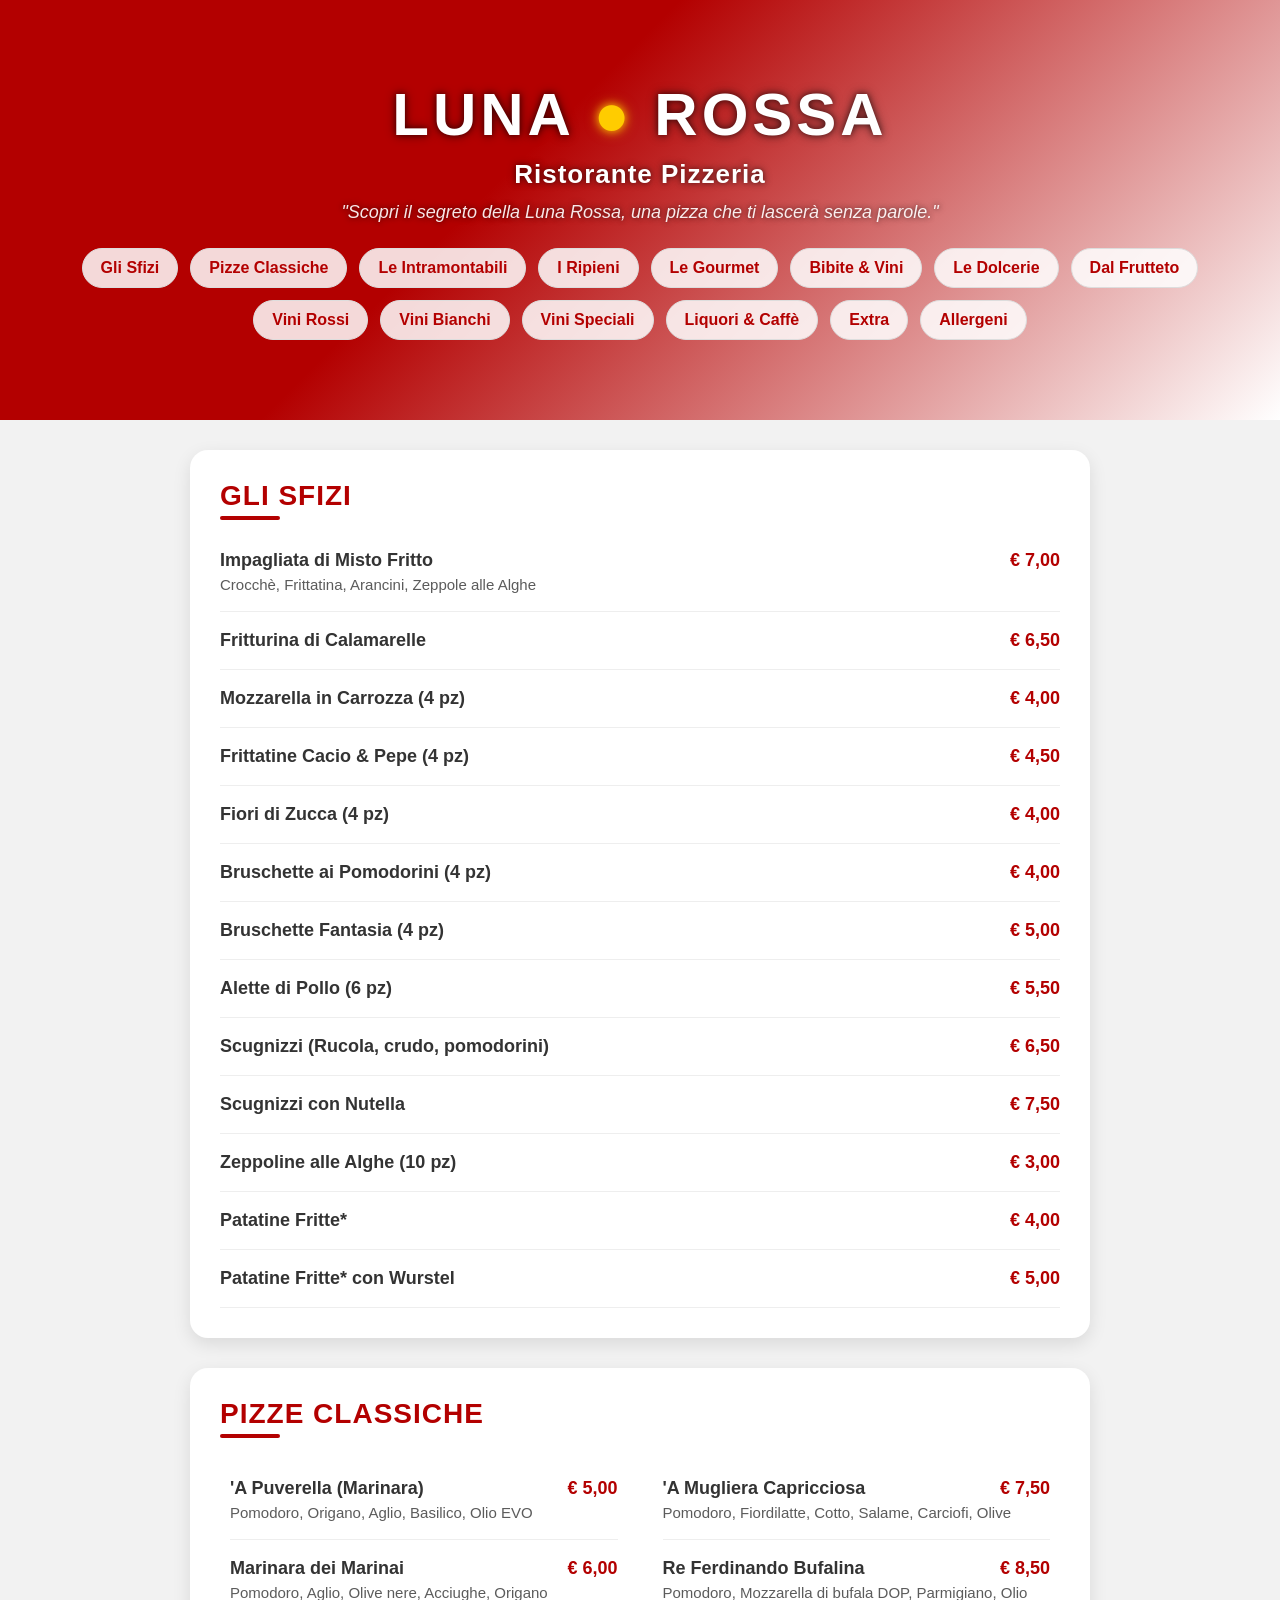
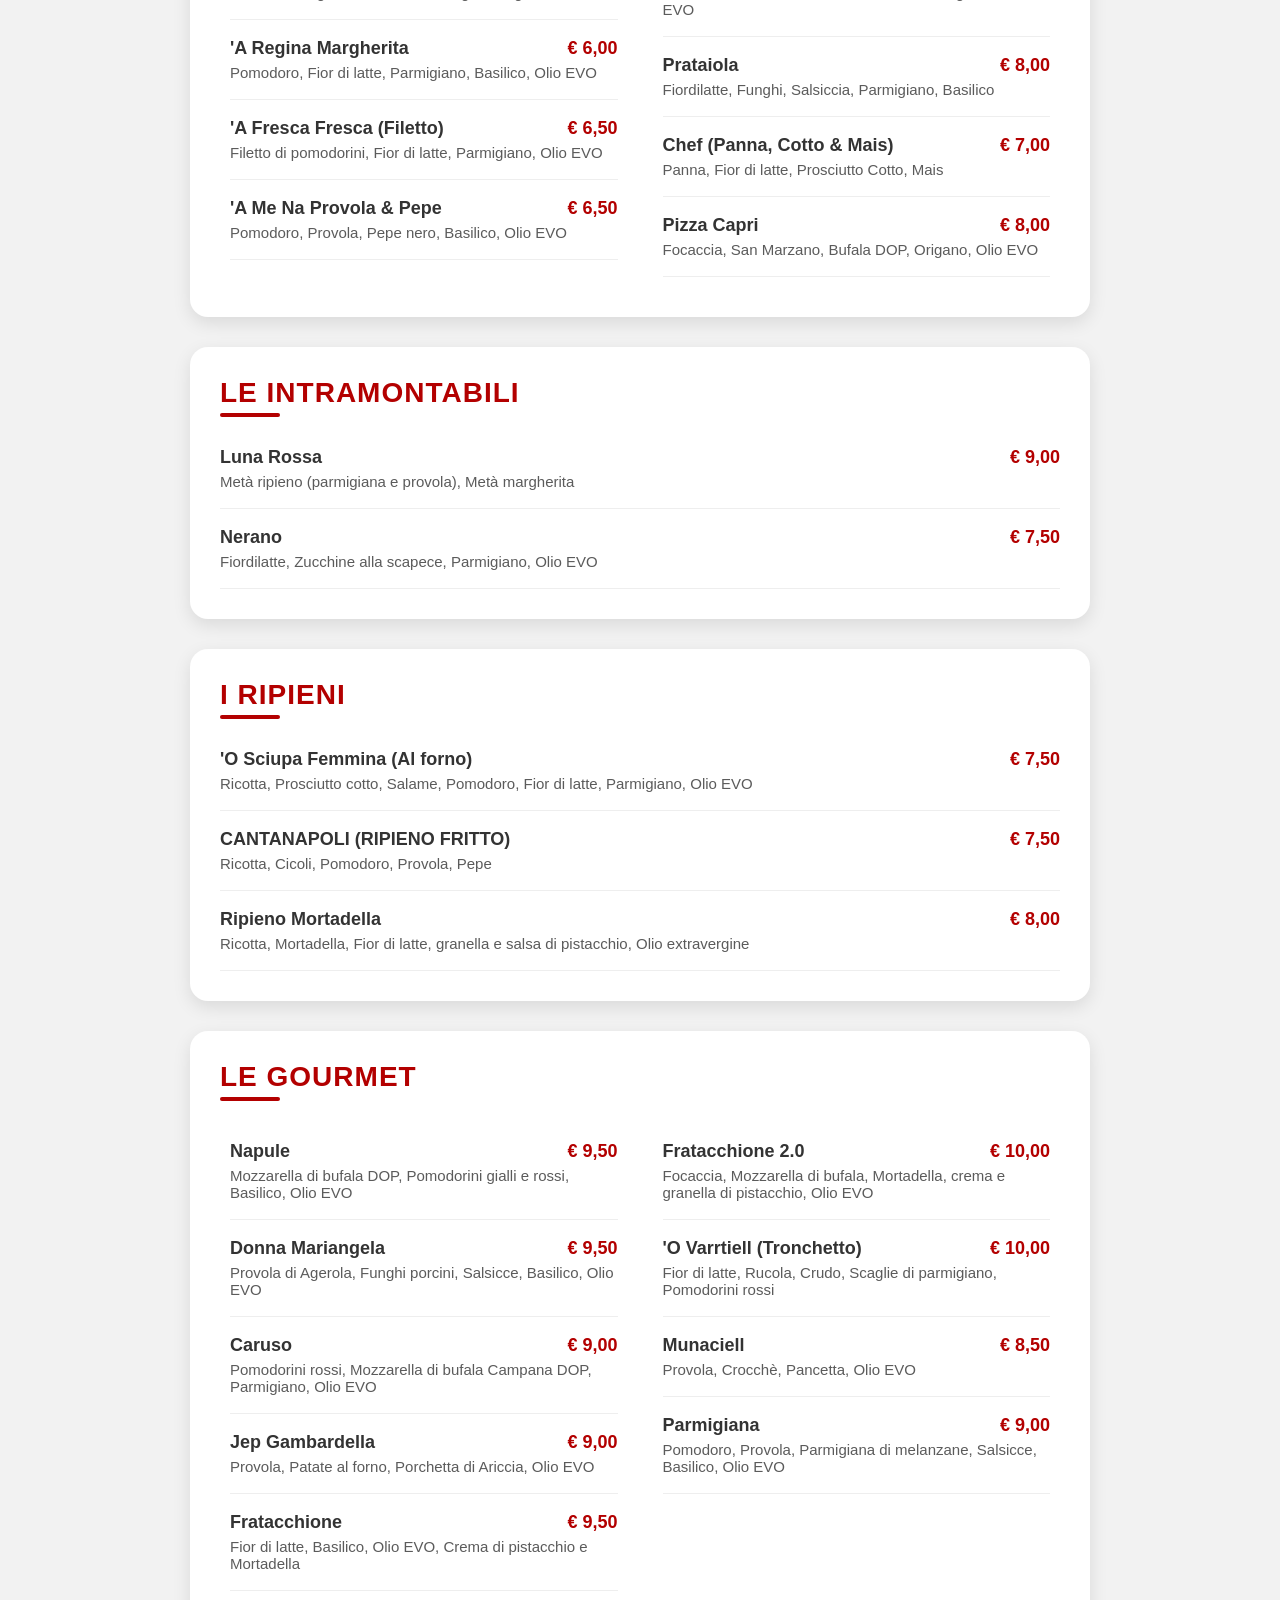
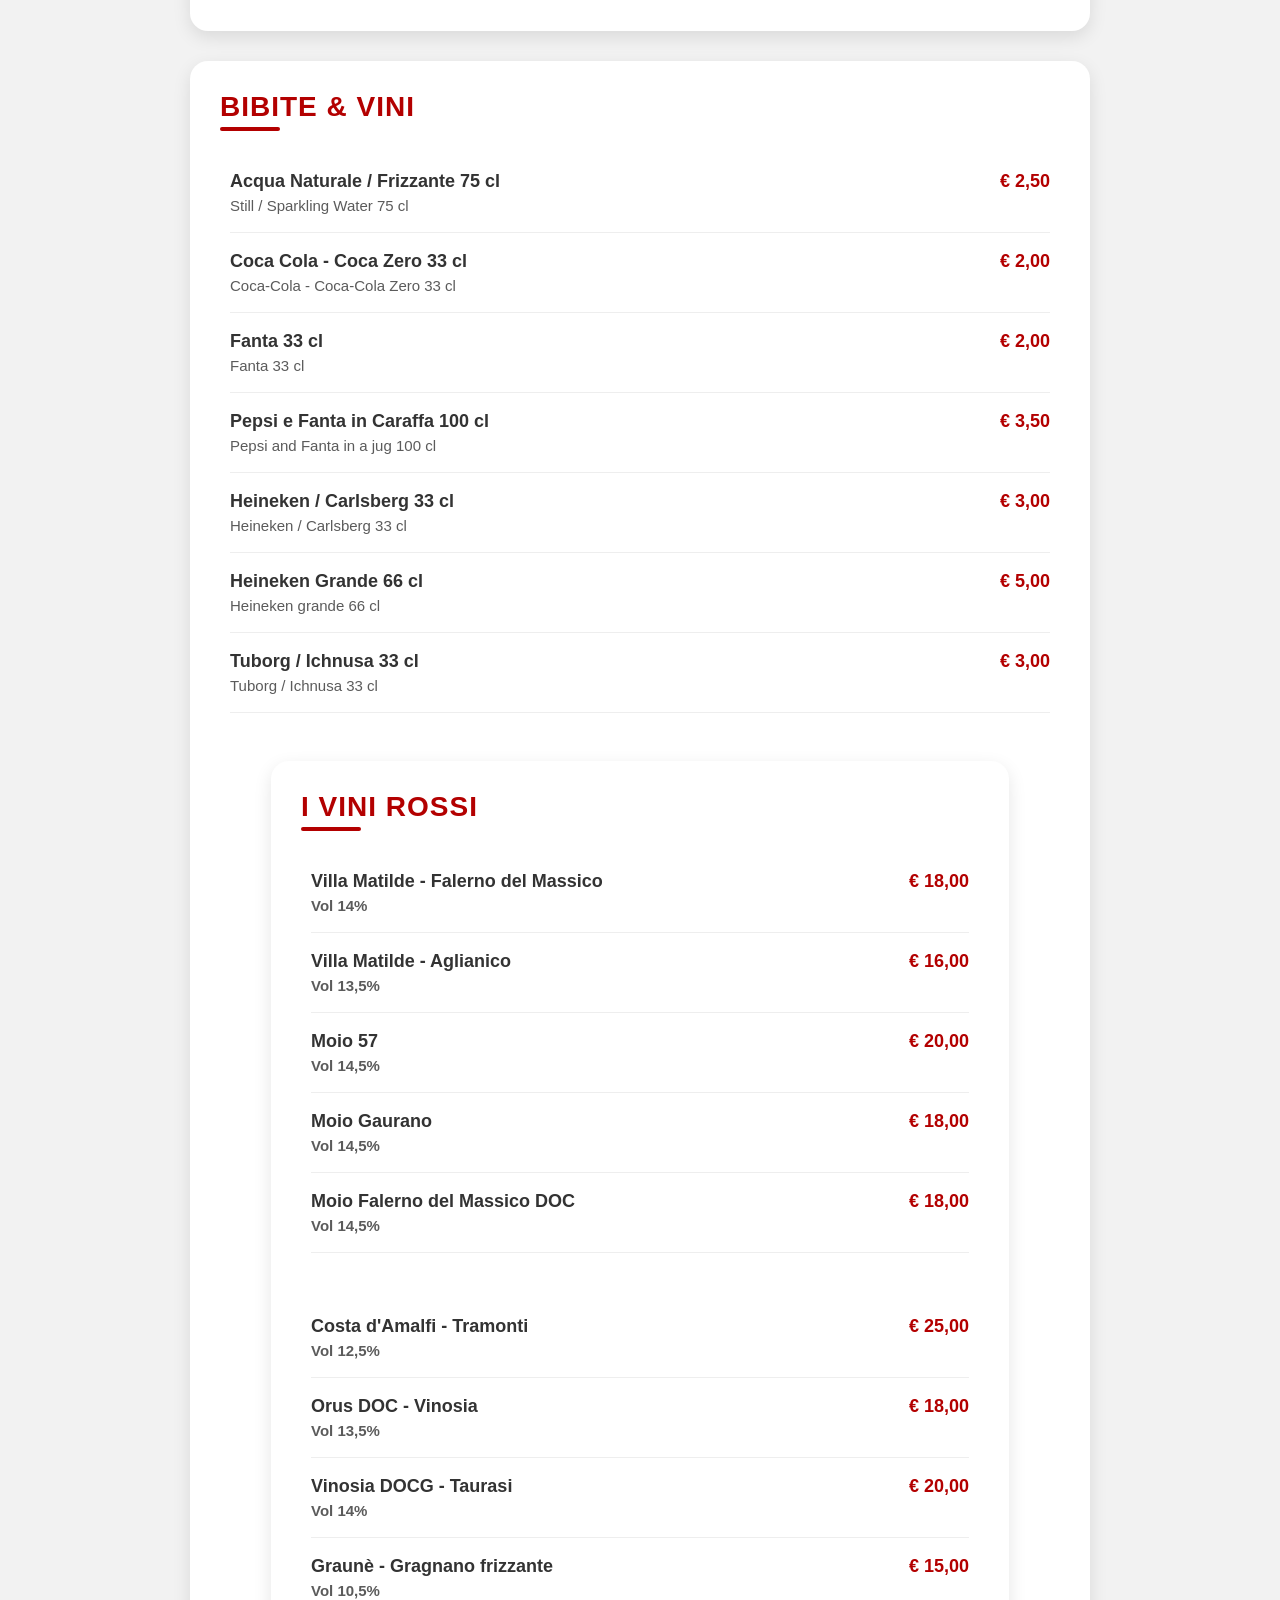
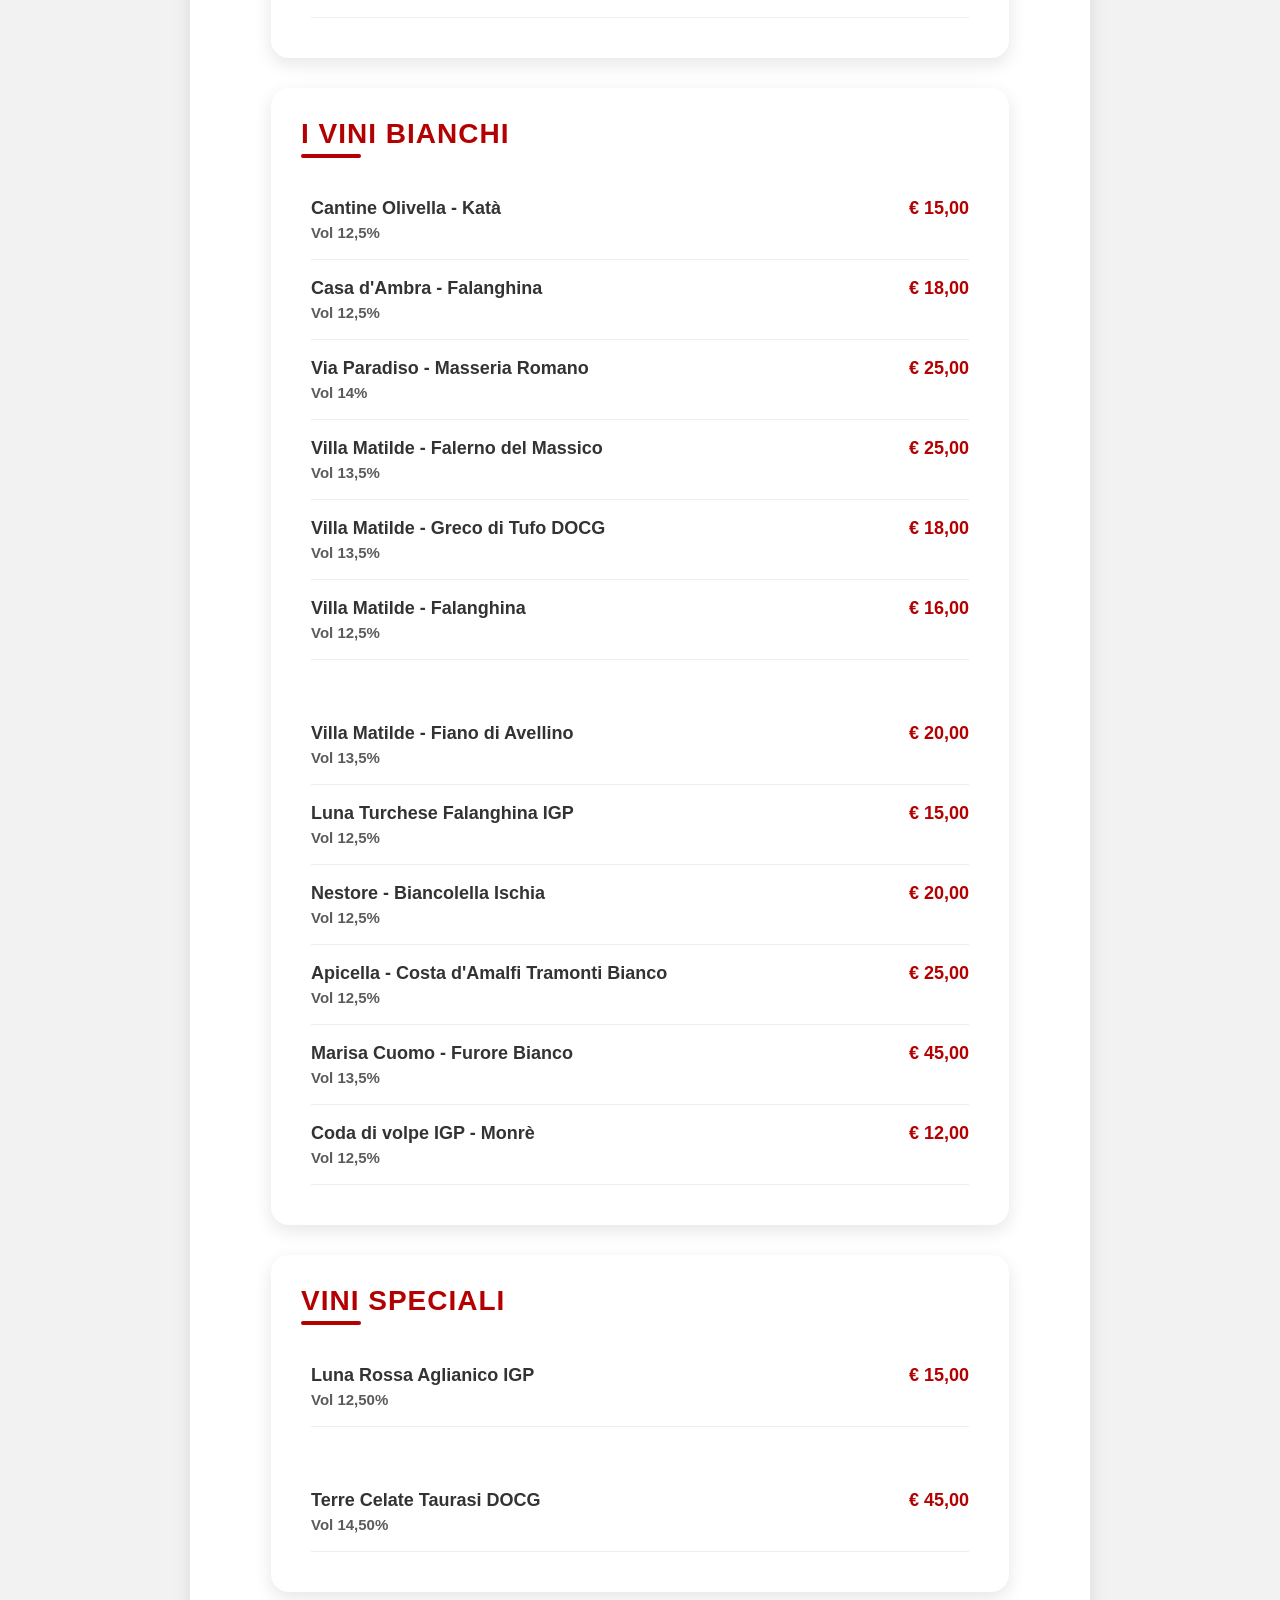
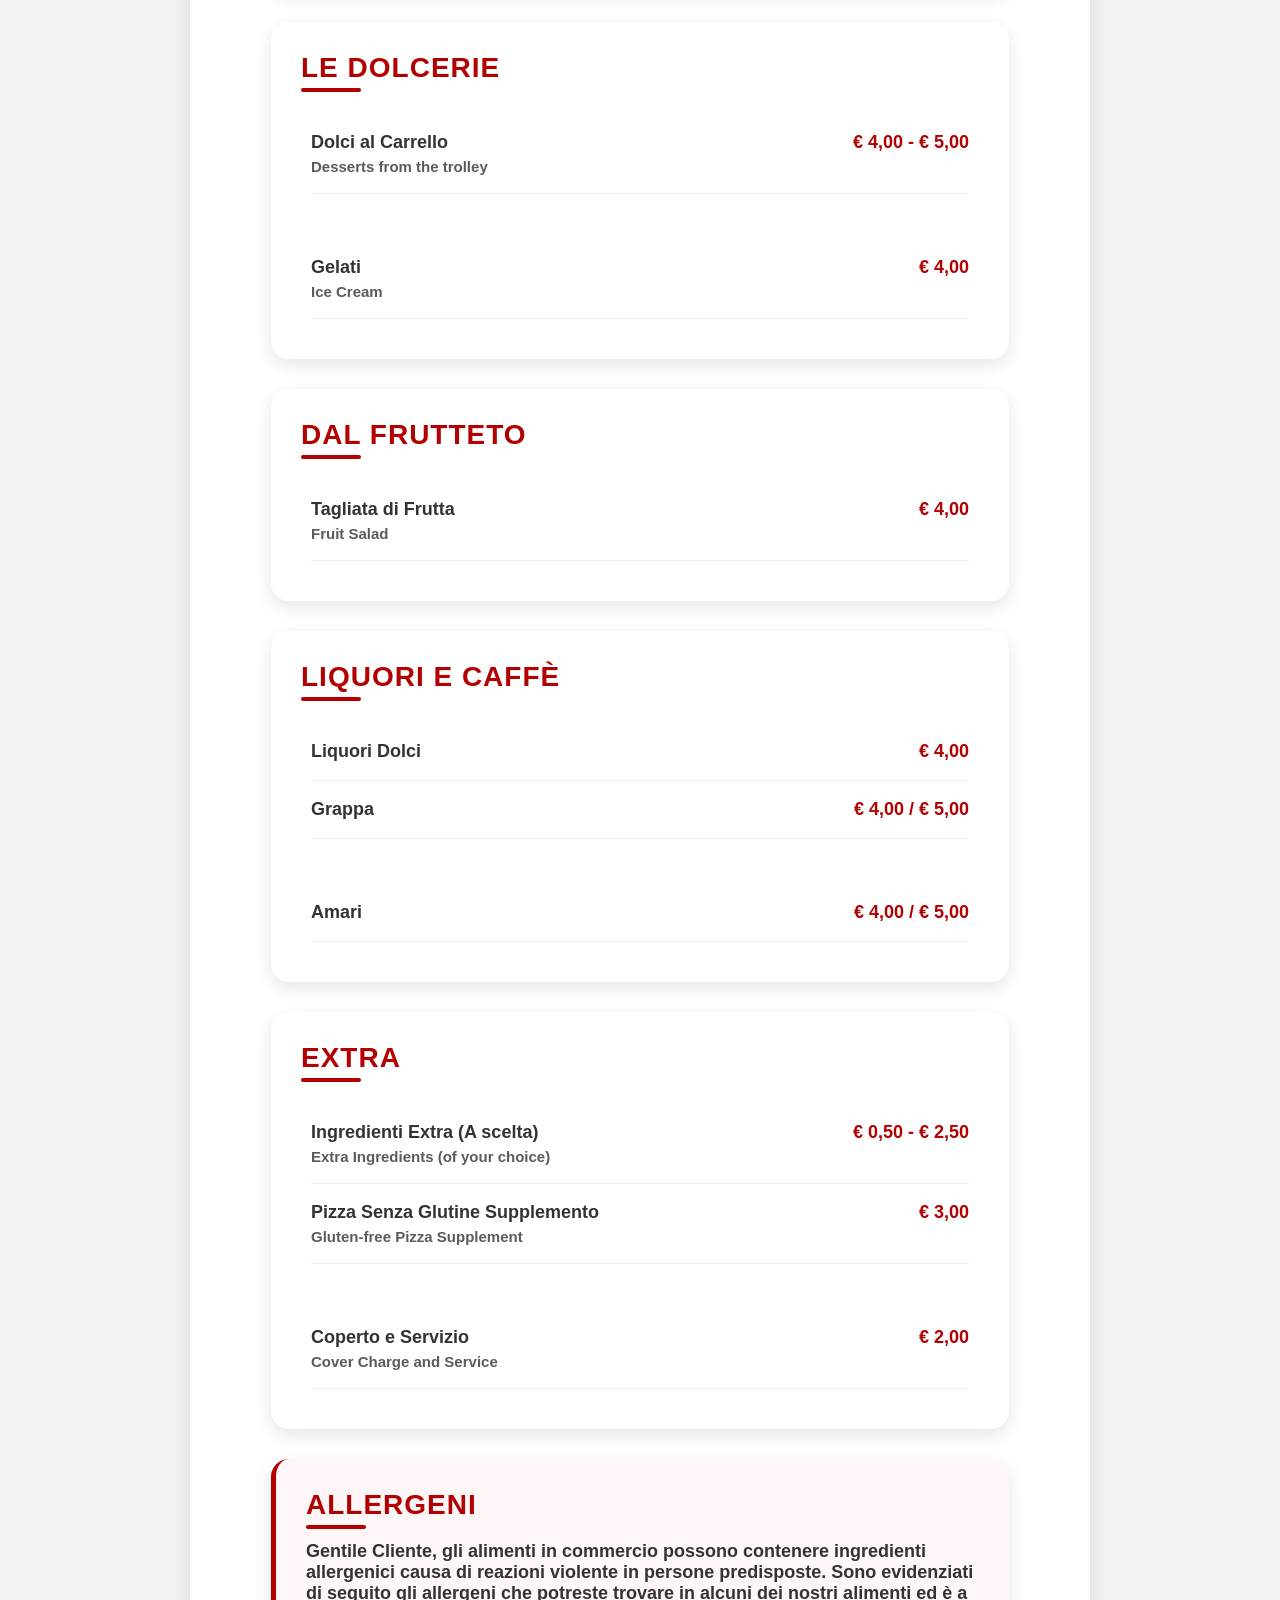
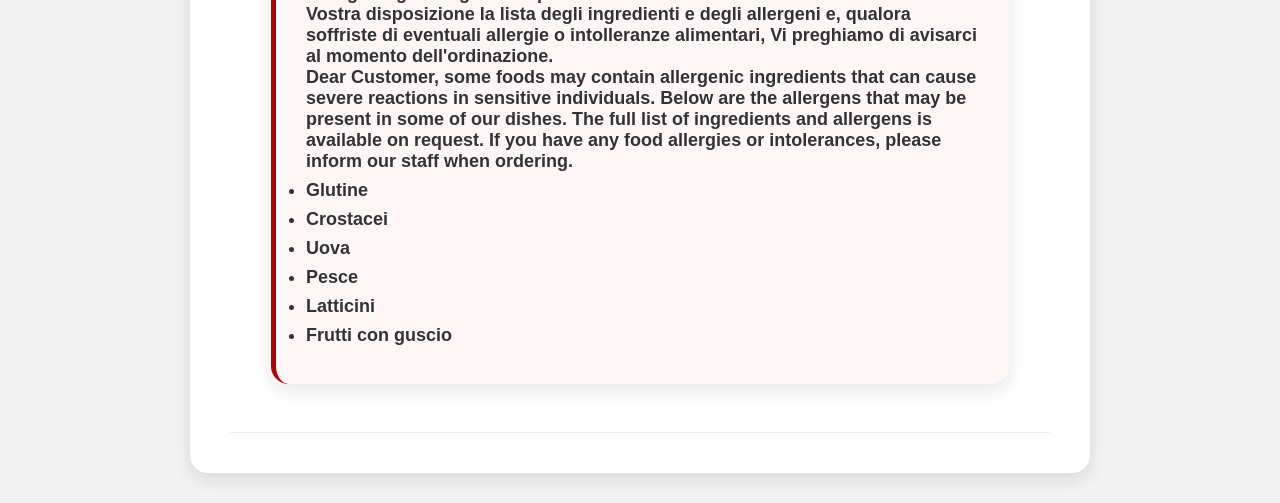
==== index.html @ 18021748 "Fix header tag in index.html" ====
<!DOCTYPE html>
<html lang="it">
<head>
  <meta charset="UTF-8">
  <meta name="viewport" content="width=device-width, initial-scale=1.0">
  <title>Menu – Luna Rossa</title>
  <link rel="stylesheet" href="style.css">

</head>

<body>

<header id="hero">
  <div class="hero-overlay"></div>

  <div class="hero-content">
    <div class="logo">LUNA <span>●</span> ROSSA</div>
    <p class="subtitle">Ristorante Pizzeria</p>
    <p class="tagline">"Scopri il segreto della Luna Rossa, una pizza che ti lascerà senza parole."</p>

    <nav class="menu-nav">
      <a href="#sfizi">Gli Sfizi</a>
      <a href="#classiche">Pizze Classiche</a>
      <a href="#intramontabili">Le Intramontabili</a>
      <a href="#ripieni">I Ripieni</a>
      <a href="#le-gourmet">Le Gourmet</a>
      <a href="#bibite-vini">Bibite &amp; Vini</a>
      <a href="#dolcerie">Le Dolcerie</a>
      <a href="#frutteto">Dal Frutteto</a>
      <a href="#vini-rossi">Vini Rossi</a>
      <a href="#vini-bianchi">Vini Bianchi</a>
      <a href="#vini-speciali">Vini Speciali</a>
      <a href="#liquori-caffe">Liquori &amp; Caffè</a>
      <a href="#extra">Extra</a>
      <a href="#allergeni">Allergeni</a>
    </nav>
  </div>
</header>


<main>

  <!-- =======================
       GLI SFIZI
  ======================== -->
  <section id="sfizi" class="menu-section">
    <h2>Gli Sfizi</h2>

    <div class="menu-item">
      <div class="item-header"><span class="item-name">Impagliata di Misto Fritto</span><span class="item-price">€ 7,00</span></div>
      <p class="item-ingredients">Crocchè, Frittatina, Arancini, Zeppole alle Alghe</p>
    </div>

    <div class="menu-item"><div class="item-header"><span class="item-name">Fritturina di Calamarelle</span><span class="item-price">€ 6,50</span></div></div>
    <div class="menu-item"><div class="item-header"><span class="item-name">Mozzarella in Carrozza (4 pz)</span><span class="item-price">€ 4,00</span></div></div>
    <div class="menu-item"><div class="item-header"><span class="item-name">Frittatine Cacio &amp; Pepe (4 pz)</span><span class="item-price">€ 4,50</span></div></div>
    <div class="menu-item"><div class="item-header"><span class="item-name">Fiori di Zucca (4 pz)</span><span class="item-price">€ 4,00</span></div></div>
    <div class="menu-item"><div class="item-header"><span class="item-name">Bruschette ai Pomodorini (4 pz)</span><span class="item-price">€ 4,00</span></div></div>
    <div class="menu-item"><div class="item-header"><span class="item-name">Bruschette Fantasia (4 pz)</span><span class="item-price">€ 5,00</span></div></div>
    <div class="menu-item"><div class="item-header"><span class="item-name">Alette di Pollo (6 pz)</span><span class="item-price">€ 5,50</span></div></div>
    <div class="menu-item"><div class="item-header"><span class="item-name">Scugnizzi (Rucola, crudo, pomodorini)</span><span class="item-price">€ 6,50</span></div></div>
    <div class="menu-item"><div class="item-header"><span class="item-name">Scugnizzi con Nutella</span><span class="item-price">€ 7,50</span></div></div>
    <div class="menu-item"><div class="item-header"><span class="item-name">Zeppoline alle Alghe (10 pz)</span><span class="item-price">€ 3,00</span></div></div>
    <div class="menu-item"><div class="item-header"><span class="item-name">Patatine Fritte*</span><span class="item-price">€ 4,00</span></div></div>
    <div class="menu-item"><div class="item-header"><span class="item-name">Patatine Fritte* con Wurstel</span><span class="item-price">€ 5,00</span></div></div>
  </section>

  <!-- =======================
       PIZZE CLASSICHE
  ======================== -->
  <section id="classiche" class="menu-section">
    <h2>Pizze Classiche</h2>

    <div class="pizza-grid">
      <div class="pizza-column">

        <div class="menu-item">
          <div class="item-header"><span class="item-name">'A Puverella (Marinara)</span><span class="item-price">€ 5,00</span></div>
          <p class="item-ingredients">Pomodoro, Origano, Aglio, Basilico, Olio EVO</p>
        </div>

        <div class="menu-item">
          <div class="item-header"><span class="item-name">Marinara dei Marinai</span><span class="item-price">€ 6,00</span></div>
          <p class="item-ingredients">Pomodoro, Aglio, Olive nere, Acciughe, Origano</p>
        </div>

        <div class="menu-item">
          <div class="item-header"><span class="item-name">'A Regina Margherita</span><span class="item-price">€ 6,00</span></div>
          <p class="item-ingredients">Pomodoro, Fior di latte, Parmigiano, Basilico, Olio EVO</p>
        </div>

        <div class="menu-item">
          <div class="item-header"><span class="item-name">'A Fresca Fresca (Filetto)</span><span class="item-price">€ 6,50</span></div>
          <p class="item-ingredients">Filetto di pomodorini, Fior di latte, Parmigiano, Olio EVO</p>
        </div>

        <div class="menu-item">
          <div class="item-header"><span class="item-name">'A Me Na Provola &amp; Pepe</span><span class="item-price">€ 6,50</span></div>
          <p class="item-ingredients">Pomodoro, Provola, Pepe nero, Basilico, Olio EVO</p>
        </div>

      </div>
      <div class="pizza-column">

        <div class="menu-item">
          <div class="item-header"><span class="item-name">'A Mugliera Capricciosa</span><span class="item-price">€ 7,50</span></div>
          <p class="item-ingredients">Pomodoro, Fiordilatte, Cotto, Salame, Carciofi, Olive</p>
        </div>

        <div class="menu-item">
          <div class="item-header"><span class="item-name">Re Ferdinando Bufalina</span><span class="item-price">€ 8,50</span></div>
          <p class="item-ingredients">Pomodoro, Mozzarella di bufala DOP, Parmigiano, Olio EVO</p>
        </div>

        <div class="menu-item">
          <div class="item-header"><span class="item-name">Prataiola</span><span class="item-price">€ 8,00</span></div>
          <p class="item-ingredients">Fiordilatte, Funghi, Salsiccia, Parmigiano, Basilico</p>
        </div>

        <div class="menu-item">
          <div class="item-header"><span class="item-name">Chef (Panna, Cotto &amp; Mais)</span><span class="item-price">€ 7,00</span></div>
          <p class="item-ingredients">Panna, Fior di latte, Prosciutto Cotto, Mais</p>
        </div>

        <div class="menu-item">
          <div class="item-header"><span class="item-name">Pizza Capri</span><span class="item-price">€ 8,00</span></div>
          <p class="item-ingredients">Focaccia, San Marzano, Bufala DOP, Origano, Olio EVO</p>
        </div>

      </div>
    </div>
  </section>

  <!-- =======================
       LE INTRAMONTABILI
  ======================== -->
  <section id="intramontabili" class="menu-section">
    <h2>Le Intramontabili</h2>

    <div class="menu-item">
      <div class="item-header"><span class="item-name">Luna Rossa</span><span class="item-price">€ 9,00</span></div>
      <p class="item-ingredients">Metà ripieno (parmigiana e provola), Metà margherita</p>
    </div>

    <div class="menu-item">
      <div class="item-header"><span class="item-name">Nerano</span><span class="item-price">€ 7,50</span></div>
      <p class="item-ingredients">Fiordilatte, Zucchine alla scapece, Parmigiano, Olio EVO</p>
    </div>
  </section>

  <!-- =======================
       I RIPIENI
  ======================== -->
  <section id="ripieni" class="menu-section">
    <h2>I Ripieni</h2>

    <div class="menu-item">
      <div class="item-header"><span class="item-name">'O Sciupa Femmina (Al forno)</span><span class="item-price">€ 7,50</span></div>
      <p class="item-ingredients">Ricotta, Prosciutto cotto, Salame, Pomodoro, Fior di latte, Parmigiano, Olio EVO</p>
    </div>

    <div class="menu-item">
      <div class="item-header"><span class="item-name">CANTANAPOLI (RIPIENO FRITTO)</span><span class="item-price">€ 7,50</span></div>
      <p class="item-ingredients">Ricotta, Cicoli, Pomodoro, Provola, Pepe</p>
    </div>

    <div class="menu-item">
      <div class="item-header"><span class="item-name">Ripieno Mortadella</span><span class="item-price">€ 8,00</span></div>
      <p class="item-ingredients">Ricotta, Mortadella, Fior di latte, granella e salsa di pistacchio, Olio extravergine</p>
    </div>
  </section>

  <!-- =======================
       LE GOURMET
  ======================== -->
  <section id="le-gourmet" class="menu-section">
    <h2>Le Gourmet</h2>

    <div class="pizza-grid">
      <div class="pizza-column">

        <div class="menu-item">
          <div class="item-header"><span class="item-name">Napule</span><span class="item-price">€ 9,50</span></div>
          <p class="item-ingredients">Mozzarella di bufala DOP, Pomodorini gialli e rossi, Basilico, Olio EVO</p>
        </div>

        <div class="menu-item">
          <div class="item-header"><span class="item-name">Donna Mariangela</span><span class="item-price">€ 9,50</span></div>
          <p class="item-ingredients">Provola di Agerola, Funghi porcini, Salsicce, Basilico, Olio EVO</p>
        </div>

        <div class="menu-item">
          <div class="item-header"><span class="item-name">Caruso</span><span class="item-price">€ 9,00</span></div>
          <p class="item-ingredients">Pomodorini rossi, Mozzarella di bufala Campana DOP, Parmigiano, Olio EVO</p>
        </div>

        <div class="menu-item">
          <div class="item-header"><span class="item-name">Jep Gambardella</span><span class="item-price">€ 9,00</span></div>
          <p class="item-ingredients">Provola, Patate al forno, Porchetta di Ariccia, Olio EVO</p>
        </div>

        <div class="menu-item">
          <div class="item-header"><span class="item-name">Fratacchione</span><span class="item-price">€ 9,50</span></div>
          <p class="item-ingredients">Fior di latte, Basilico, Olio EVO, Crema di pistacchio e Mortadella</p>
        </div>

      </div>
      <div class="pizza-column">

        <div class="menu-item">
          <div class="item-header"><span class="item-name">Fratacchione 2.0</span><span class="item-price">€ 10,00</span></div>
          <p class="item-ingredients">Focaccia, Mozzarella di bufala, Mortadella, crema e granella di pistacchio, Olio EVO</p>
        </div>

        <div class="menu-item">
          <div class="item-header"><span class="item-name">'O Varrtiell (Tronchetto)</span><span class="item-price">€ 10,00</span></div>
          <p class="item-ingredients">Fior di latte, Rucola, Crudo, Scaglie di parmigiano, Pomodorini rossi</p>
        </div>

        <div class="menu-item">
          <div class="item-header"><span class="item-name">Munaciell</span><span class="item-price">€ 8,50</span></div>
          <p class="item-ingredients">Provola, Crocchè, Pancetta, Olio EVO</p>
        </div>

        <div class="menu-item">
          <div class="item-header"><span class="item-name">Parmigiana</span><span class="item-price">€ 9,00</span></div>
          <p class="item-ingredients">Pomodoro, Provola, Parmigiana di melanzane, Salsicce, Basilico, Olio EVO</p>
        </div>

      </div>
    </div>
  </section>

  <!-- =======================
       BIBITE & VINI
  ======================== -->
  <section id="bibite-vini" class="menu-section">
    <h2>Bibite &amp; Vini</h2>

    <div class="pizza-grid">
      <div class="pizza-column">

        <div class="menu-item">
          <div class="item-header"><span class="item-name">Acqua Naturale / Frizzante 75 cl</span><span class="item-price">€ 2,50</span></div>
          <p class="item-english">Still / Sparkling Water 75 cl</p>
        </div>

        <div class="menu-item">
          <div class="item-header"><span class="item-name">Coca Cola - Coca Zero 33 cl</span><span class="item-price">€ 2,00</span></div>
          <p class="item-english">Coca-Cola - Coca-Cola Zero 33 cl</p>
        </div>

        <div class="menu-item">
          <div class="item-header"><span class="item-name">Fanta 33 cl</span><span class="item-price">€ 2,00</span></div>
          <p class="item-english">Fanta 33 cl</p>
        </div>

        <div class="menu-item">
          <div class="item-header"><span class="item-name">Pepsi e Fanta in Caraffa 100 cl</span><span class="item-price">€ 3,50</span></div>
          <p class="item-english">Pepsi and Fanta in a jug 100 cl</p>
        </div>

        <div class="menu-item">
          <div class="item-header"><span class="item-name">Heineken / Carlsberg 33 cl</span><span class="item-price">€ 3,00</span></div>
          <p class="item-english">Heineken / Carlsberg 33 cl</p>
        </div>

        <div class="menu-item">
          <div class="item-header"><span class="item-name">Heineken Grande 66 cl</span><span class="item-price">€ 5,00</span></div>
          <p class="item-english">Heineken grande 66 cl</p>
        </div>

        <div class="menu-item">
          <div class="item-header"><span class="item-name">Tuborg / Ichnusa 33 cl</span><span class="item-price">€ 3,00</span></div>
          <p class="item-english">Tuborg / Ichnusa 33 cl</p>
        </div>

        <div class="menu-item">
          <div class="item-header"><span

<!-- =======================
       I VINI ROSSI
======================= -->
<section id="vini-rossi" class="menu-section">
  <h2>I Vini Rossi</h2>

  <div class="pizza-grid">

    <div class="pizza-column">
      <div class="menu-item">
        <div class="item-header"><span class="item-name">Villa Matilde - Falerno del Massico</span><span class="item-price">€ 18,00</span></div>
        <p class="item-ingredients">Vol 14%</p>
      </div>

      <div class="menu-item">
        <div class="item-header"><span class="item-name">Villa Matilde - Aglianico</span><span class="item-price">€ 16,00</span></div>
        <p class="item-ingredients">Vol 13,5%</p>
      </div>

      <div class="menu-item">
        <div class="item-header"><span class="item-name">Moio 57</span><span class="item-price">€ 20,00</span></div>
        <p class="item-ingredients">Vol 14,5%</p>
      </div>

      <div class="menu-item">
        <div class="item-header"><span class="item-name">Moio Gaurano</span><span class="item-price">€ 18,00</span></div>
        <p class="item-ingredients">Vol 14,5%</p>
      </div>

      <div class="menu-item">
        <div class="item-header"><span class="item-name">Moio Falerno del Massico DOC</span><span class="item-price">€ 18,00</span></div>
        <p class="item-ingredients">Vol 14,5%</p>
      </div>
    </div>

    <div class="pizza-column">
      <div class="menu-item">
        <div class="item-header"><span class="item-name">Costa d'Amalfi - Tramonti</span><span class="item-price">€ 25,00</span></div>
        <p class="item-ingredients">Vol 12,5%</p>
      </div>

      <div class="menu-item">
        <div class="item-header"><span class="item-name">Orus DOC - Vinosia</span><span class="item-price">€ 18,00</span></div>
        <p class="item-ingredients">Vol 13,5%</p>
      </div>

      <div class="menu-item">
        <div class="item-header"><span class="item-name">Vinosia DOCG - Taurasi</span><span class="item-price">€ 20,00</span></div>
        <p class="item-ingredients">Vol 14%</p>
      </div>

      <div class="menu-item">
        <div class="item-header"><span class="item-name">Graunè - Gragnano frizzante</span><span class="item-price">€ 15,00</span></div>
        <p class="item-ingredients">Vol 10,5%</p>
      </div>
    </div>

  </div>
</section>

<!-- =======================
       I VINI BIANCHI
======================= -->
<section id="vini-bianchi" class="menu-section">
  <h2>I Vini Bianchi</h2>

  <div class="pizza-grid">

    <div class="pizza-column">
      <div class="menu-item">
        <div class="item-header"><span class="item-name">Cantine Olivella - Katà</span><span class="item-price">€ 15,00</span></div>
        <p class="item-ingredients">Vol 12,5%</p>
      </div>

      <div class="menu-item">
        <div class="item-header"><span class="item-name">Casa d'Ambra - Falanghina</span><span class="item-price">€ 18,00</span></div>
        <p class="item-ingredients">Vol 12,5%</p>
      </div>

      <div class="menu-item">
        <div class="item-header"><span class="item-name">Via Paradiso - Masseria Romano</span><span class="item-price">€ 25,00</span></div>
        <p class="item-ingredients">Vol 14%</p>
      </div>

      <div class="menu-item">
        <div class="item-header"><span class="item-name">Villa Matilde - Falerno del Massico</span><span class="item-price">€ 25,00</span></div>
        <p class="item-ingredients">Vol 13,5%</p>
      </div>

      <div class="menu-item">
        <div class="item-header"><span class="item-name">Villa Matilde - Greco di Tufo DOCG</span><span class="item-price">€ 18,00</span></div>
        <p class="item-ingredients">Vol 13,5%</p>
      </div>

      <div class="menu-item">
        <div class="item-header"><span class="item-name">Villa Matilde - Falanghina</span><span class="item-price">€ 16,00</span></div>
        <p class="item-ingredients">Vol 12,5%</p>
      </div>
    </div>

    <div class="pizza-column">
      <div class="menu-item">
        <div class="item-header"><span class="item-name">Villa Matilde - Fiano di Avellino</span><span class="item-price">€ 20,00</span></div>
        <p class="item-ingredients">Vol 13,5%</p>
      </div>

      <div class="menu-item">
        <div class="item-header"><span class="item-name">Luna Turchese Falanghina IGP</span><span class="item-price">€ 15,00</span></div>
        <p class="item-ingredients">Vol 12,5%</p>
      </div>

      <div class="menu-item">
        <div class="item-header"><span class="item-name">Nestore - Biancolella Ischia</span><span class="item-price">€ 20,00</span></div>
        <p class="item-ingredients">Vol 12,5%</p>
      </div>

      <div class="menu-item">
        <div class="item-header"><span class="item-name">Apicella - Costa d'Amalfi Tramonti Bianco</span><span class="item-price">€ 25,00</span></div>
        <p class="item-ingredients">Vol 12,5%</p>
      </div>

      <div class="menu-item">
        <div class="item-header"><span class="item-name">Marisa Cuomo - Furore Bianco</span><span class="item-price">€ 45,00</span></div>
        <p class="item-ingredients">Vol 13,5%</p>
      </div>

      <div class="menu-item">
        <div class="item-header"><span class="item-name">Coda di volpe IGP - Monrè</span><span class="item-price">€ 12,00</span></div>
        <p class="item-ingredients">Vol 12,5%</p>
      </div>
    </div>

  </div>
</section>

<!-- =======================
       VINI SPECIALI
======================= -->
<section id="vini-speciali" class="menu-section">
  <h2>Vini Speciali</h2>

  <div class="pizza-grid">

    <div class="pizza-column">
      <div class="menu-item">
        <div class="item-header"><span class="item-name">Luna Rossa Aglianico IGP</span><span class="item-price">€ 15,00</span></div>
        <p class="item-ingredients">Vol 12,50%</p>
      </div>
    </div>

    <div class="pizza-column">
      <div class="menu-item">
        <div class="item-header"><span class="item-name">Terre Celate Taurasi DOCG</span><span class="item-price">€ 45,00</span></div>
        <p class="item-ingredients">Vol 14,50%</p>
      </div>
    </div>

  </div>
</section>

<!-- =======================
       LE DOLCERIE
======================= -->
<section id="dolcerie" class="menu-section">
  <h2>Le Dolcerie</h2>

  <div class="pizza-grid">
    <div class="pizza-column">
      <div class="menu-item">
        <div class="item-header"><span class="item-name">Dolci al Carrello</span><span class="item-price">€ 4,00 - € 5,00</span></div>
        <p class="item-english">Desserts from the trolley</p>
      </div>
    </div>

    <div class="pizza-column">
      <div class="menu-item">
        <div class="item-header"><span class="item-name">Gelati</span><span class="item-price">€ 4,00</span></div>
        <p class="item-english">Ice Cream</p>
      </div>
    </div>
  </div>
</section>

<!-- =======================
       DAL FRUTTETO
======================= -->
<section id="frutteto" class="menu-section">
  <h2>Dal Frutteto</h2>

  <div class="pizza-grid">
    <div class="pizza-column">
      <div class="menu-item">
        <div class="item-header"><span class="item-name">Tagliata di Frutta</span><span class="item-price">€ 4,00</span></div>
        <p class="item-english">Fruit Salad</p>
      </div>
    </div>
  </div>
</section>

<!-- =======================
       LIQUORI & CAFFÈ
======================= -->
<section id="liquori-caffe" class="menu-section">
  <h2>Liquori e Caffè</h2>

  <div class="pizza-grid">

    <div class="pizza-column">
      <div class="menu-item">
        <div class="item-header"><span class="item-name">Liquori Dolci</span><span class="item-price">€ 4,00</span></div>
      </div>

      <div class="menu-item">
        <div class="item-header"><span class="item-name">Grappa</span><span class="item-price">€ 4,00 / € 5,00</span></div>
      </div>
    </div>

    <div class="pizza-column">
      <div class="menu-item">
        <div class="item-header"><span class="item-name">Amari</span><span class="item-price">€ 4,00 / € 5,00</span></div>
      </div>
    </div>

  </div>
</section>

<!-- =======================
       EXTRA
======================= -->
<section id="extra" class="menu-section">
  <h2>Extra</h2>

  <div class="pizza-grid">

    <div class="pizza-column">
      <div class="menu-item">
        <div class="item-header"><span class="item-name">Ingredienti Extra (A scelta)</span><span class="item-price">€ 0,50 - € 2,50</span></div>
        <p class="item-english">Extra Ingredients (of your choice)</p>
      </div>

      <div class="menu-item">
        <div class="item-header"><span class="item-name">Pizza Senza Glutine Supplemento</span><span class="item-price">€ 3,00</span></div>
        <p class="item-english">Gluten-free Pizza Supplement</p>
      </div>
    </div>

    <div class="pizza-column">
      <div class="menu-item">
        <div class="item-header"><span class="item-name">Coperto e Servizio</span><span class="item-price">€ 2,00</span></div>
        <p class="item-english">Cover Charge and Service</p>
      </div>
    </div>

  </div>
</section>

<!-- =======================
       ALLERGENI
======================= -->
<section id="allergeni" class="menu-section allergeni-section">
  <h2>Allergeni</h2>

  <div class="allergeni-content">

    <p class="lang-it">
      Gentile Cliente, gli alimenti in commercio possono contenere ingredienti allergenici causa di reazioni violente in persone predisposte. Sono evidenziati di seguito gli allergeni che potreste trovare in alcuni dei nostri alimenti ed è a Vostra disposizione la lista degli ingredienti e degli allergeni e, qualora soffriste di eventuali allergie o intolleranze alimentari, Vi preghiamo di avisarci al momento dell'ordinazione.
    </p>

    <p class="lang-en">
      Dear Customer, some foods may contain allergenic ingredients that can cause severe reactions in sensitive individuals. Below are the allergens that may be present in some of our dishes. The full list of ingredients and allergens is available on request. If you have any food allergies or intolerances, please inform our staff when ordering.
    </p>

    <ul class="allergeni-list">
      <li>Glutine</li>
      <li>Crostacei</li>
      <li>Uova</li>
      <li>Pesce</li>
      <li>Latticini</li>
      <li>Frutti con guscio</li>
    </ul>

  </div>
</section>

</main>

</body>
</html>
---- style.css ----
/* ============================
   RESET & FONT
============================ */
* {
  margin: 0;
  padding: 0;
  box-sizing: border-box;
}

body {
  font-family: "Poppins", Arial, sans-serif;
  background: #f2f2f2;
  color: #333;
  overflow-x: hidden;
}

/* ============================
   ANIMAZIONI GLOBALI
============================ */
@keyframes fadeIn {
  from { opacity: 0; transform: translateY(20px); }
  to { opacity: 1; transform: translateY(0); }
}

@keyframes popIn {
  from { opacity: 0; transform: scale(0.95); }
  to { opacity: 1; transform: scale(1); }
}

/* ============================
   HEADER — ROSSO + BIANCO
============================ */
header {
  text-align: center;
  padding: 80px 20px;
  color: white;
  position: relative;

  /* sfondo elegante rosso → bianco */
  background: linear-gradient(135deg, #b30000 40%, #ffffff 100%);
}

/* LOGO PRINCIPALE */
.logo {
  font-size: 60px;
  font-weight: 800;
  letter-spacing: 4px;
  color: #ffffff;
  text-transform: uppercase;
  text-shadow:
      0 0 6px rgba(0,0,0,0.6),
      0 0 12px rgba(0,0,0,0.4);
}

/* Punto rosso Luna Rossa */
.logo span {
  color: #ffcc00;
  font-weight: 900;
  text-shadow:
      0 0 8px rgba(255,204,0,0.8),
      0 0 14px rgba(255,204,0,0.6);
}

/* SOTTOTITOLO: Ristorante e Pizzeria */
.subtitle {
  font-size: 26px;
  font-weight: 600;
  margin-top: 10px;
  color: #ffffff;
  letter-spacing: 1px;
  text-shadow:
      0 0 5px rgba(0,0,0,0.5),
      0 0 10px rgba(0,0,0,0.3);
}

/* FRASE SOTTO */
.tagline {
  font-size: 18px;
  font-style: italic;
  margin-top: 12px;
  opacity: 0.9;
  color: #ffffff;
  text-shadow:
      0 0 4px rgba(0,0,0,0.5),
      0 0 8px rgba(0,0,0,0.3);
}

/* ============================
   NAV MENU — GLASS EFFECT
============================ */
.menu-nav {
  margin-top: 25px;
  display: flex;
  flex-wrap: wrap;
  justify-content: center;
  gap: 12px;
}

.menu-nav a {
  padding: 10px 18px;
  background: rgba(255,255,255,0.85);
  border-radius: 25px;
  text-decoration: none;
  color: #b30000;
  font-weight: 600;
  transition: 0.3s;
  border: 1px solid #ddd;
}

.menu-nav a:hover {
  background: #b30000;
  color: white;
  transform: translateY(-4px);
  box-shadow: 0 4px 12px rgba(0,0,0,0.2);
}

/* ============================
   SEZIONI MENU
============================ */
.menu-section {
  background: white;
  margin: 30px auto;
  padding: 30px;
  width: 90%;
  max-width: 900px;
  border-radius: 18px;
  box-shadow: 0 6px 18px rgba(0,0,0,0.1);
  animation: popIn 0.8s ease-out;
  position: relative;
}

/* Barra decorativa sotto i titoli */
.menu-section h2 {
  font-size: 28px;
  color: #b30000;
  text-transform: uppercase;
  letter-spacing: 1px;
  margin-bottom: 20px;
  position: relative;
}

.menu-section h2::after {
  content: "";
  width: 60px;
  height: 4px;
  background: #b30000;
  position: absolute;
  bottom: -8px;
  left: 0;
  border-radius: 2px;
}

/* ============================
   ITEM MENU
============================ */
.menu-item {
  padding: 18px 0;
  border-bottom: 1px solid #eee;
  transition: 0.3s;
}

.menu-item:hover {
  background: #fafafa;
  transform: translateX(5px);
}

.item-header {
  display: flex;
  justify-content: space-between;
  font-size: 18px;
  font-weight: 600;
}

.item-price {
  color: #b30000;
  font-weight: 700;
}

.item-ingredients,
.item-english {
  margin-top: 5px;
  font-size: 15px;
  opacity: 0.8;
}

/* ============================
   GRIGLIA PIZZE
============================ */
.pizza-grid {
  display: grid;
  grid-template-columns: repeat(auto-fit, minmax(350px, 1fr));
  gap: 25px;
}

.pizza-column {
  padding: 10px;
}

/* ============================
   ALLERGENI
============================ */
.allergeni-section {
  background: #fff7f7;
  border-left: 5px solid #b30000;
}

.allergeni-list li {
  margin: 8px 0;
  font-weight: 600;
}

/* ============================
   BOTTONI SPECIALI
============================ */
.brewery-btn {
  display: block;
  width: fit-content;
  margin: 25px auto;
  padding: 14px 28px;
  background: #b30000;
  color: white;
  text-decoration: none;
  border-radius: 30px;
  font-weight: 600;
  transition: 0.3s;
  box-shadow: 0 4px 12px rgba(0,0,0,0.2);
}

.brewery-btn:hover {
  background: #660000;
  transform: scale(1.08);
}

/* ============================
   RESPONSIVE
============================ */
@media (max-width: 600px) {
  h2 {
    font-size: 22px;
  }

  .item-header {
    flex-direction: column;
    align-items: flex-start;
  }

  .item-price {
    margin-top: 5px;
  }

  .menu-nav a {
    padding: 8px 14px;
    font-size: 14px;
  }
}
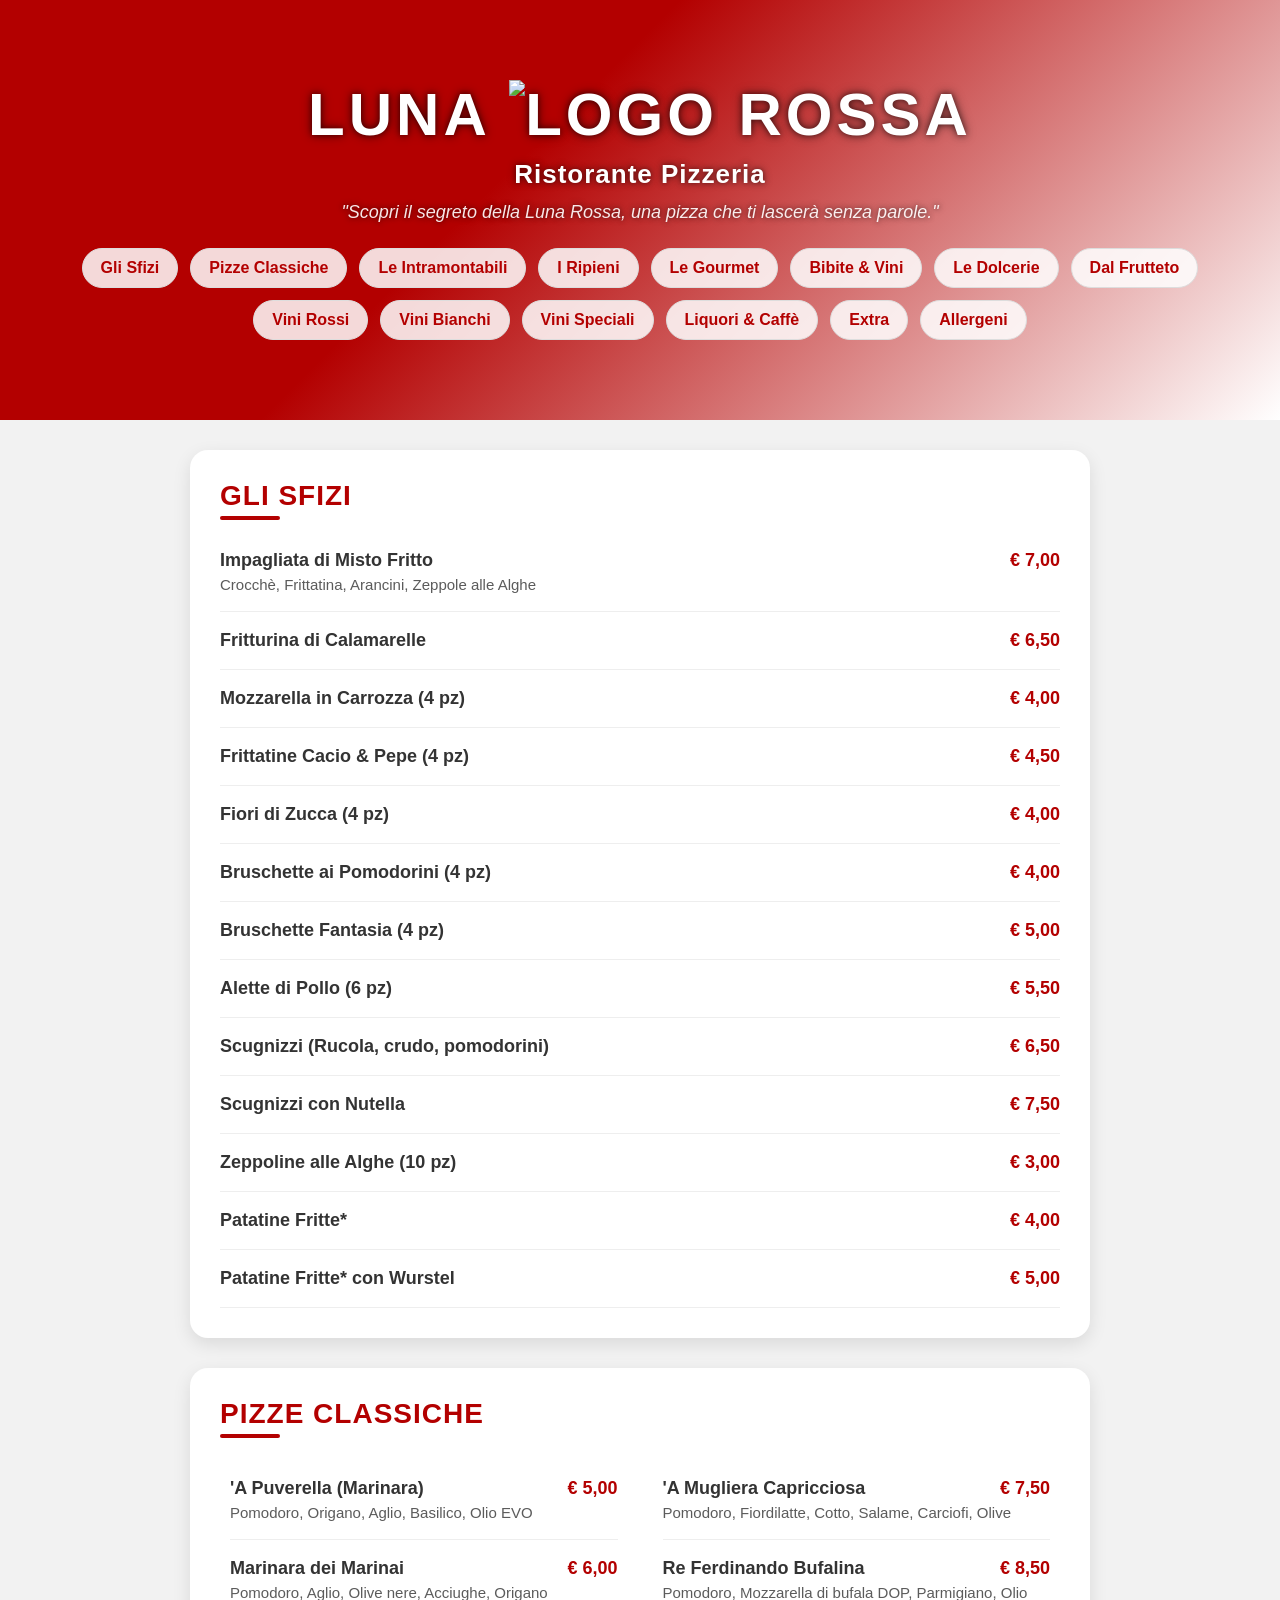
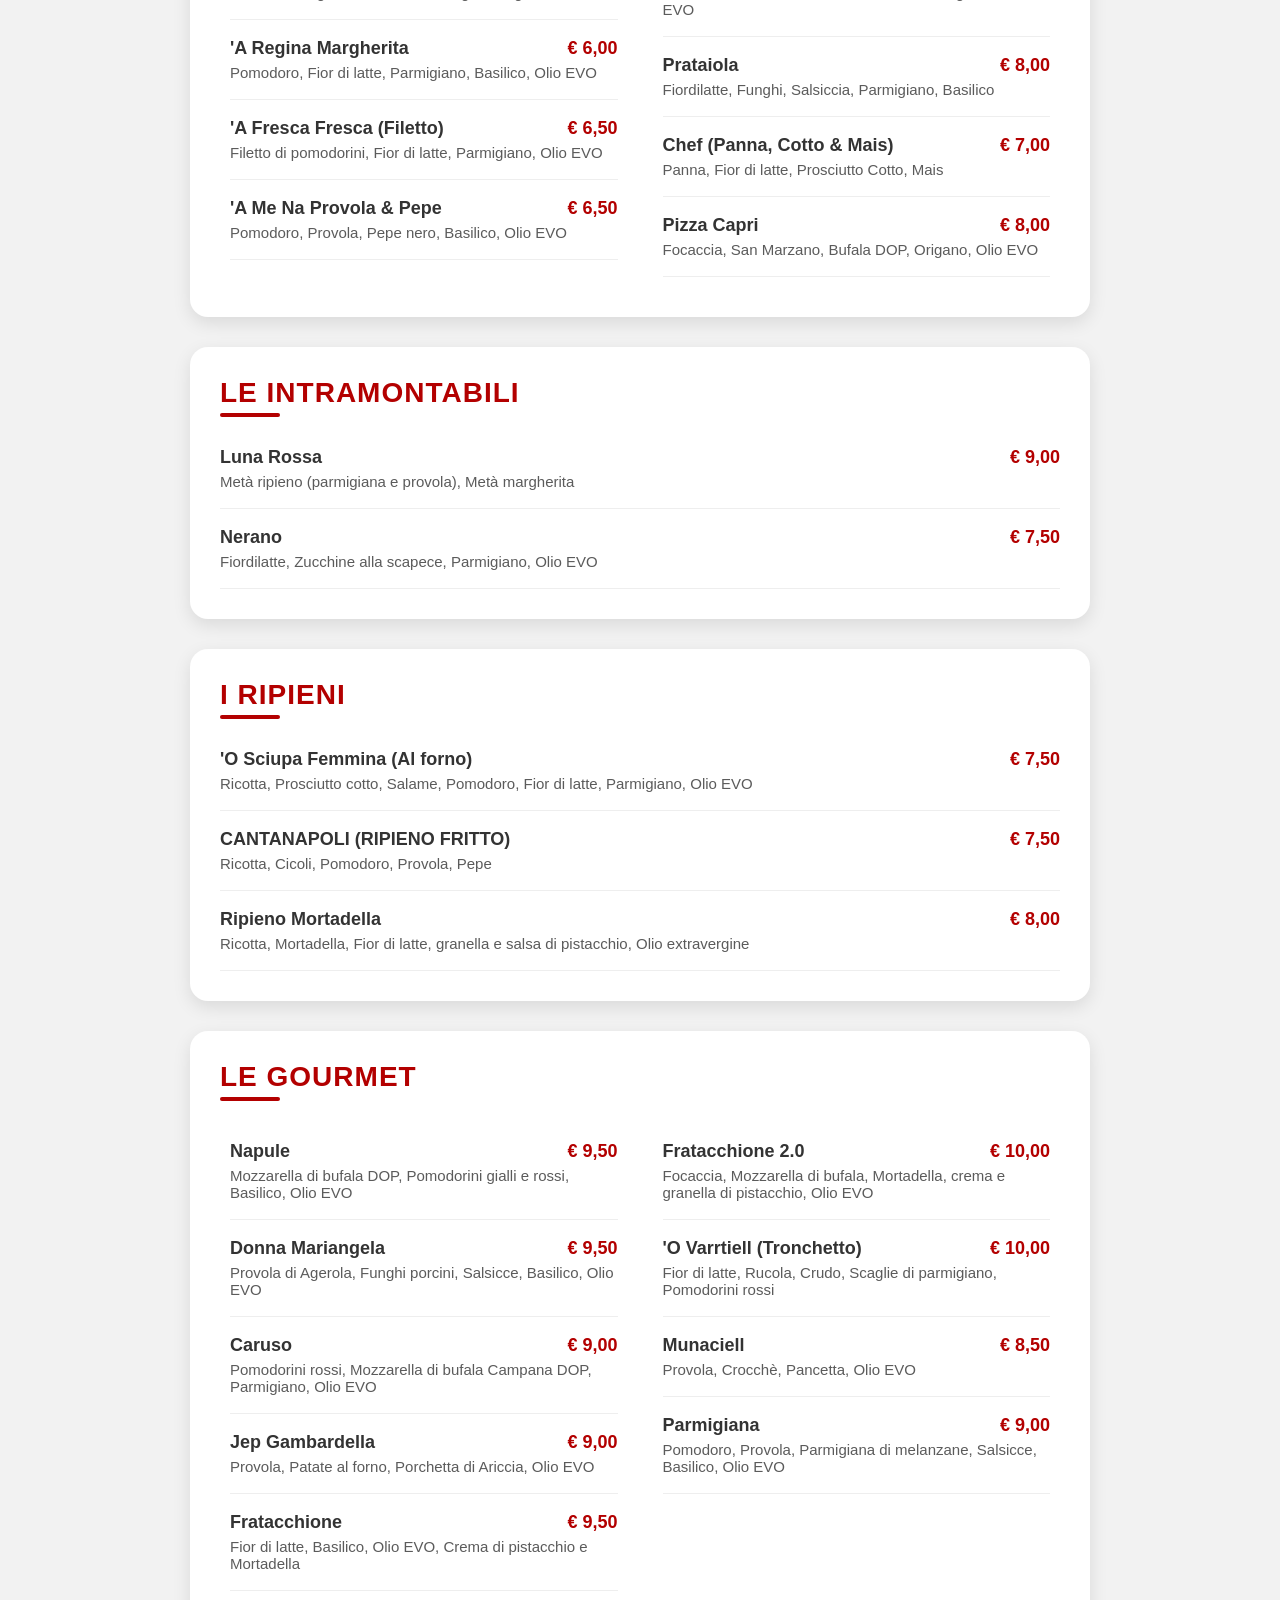
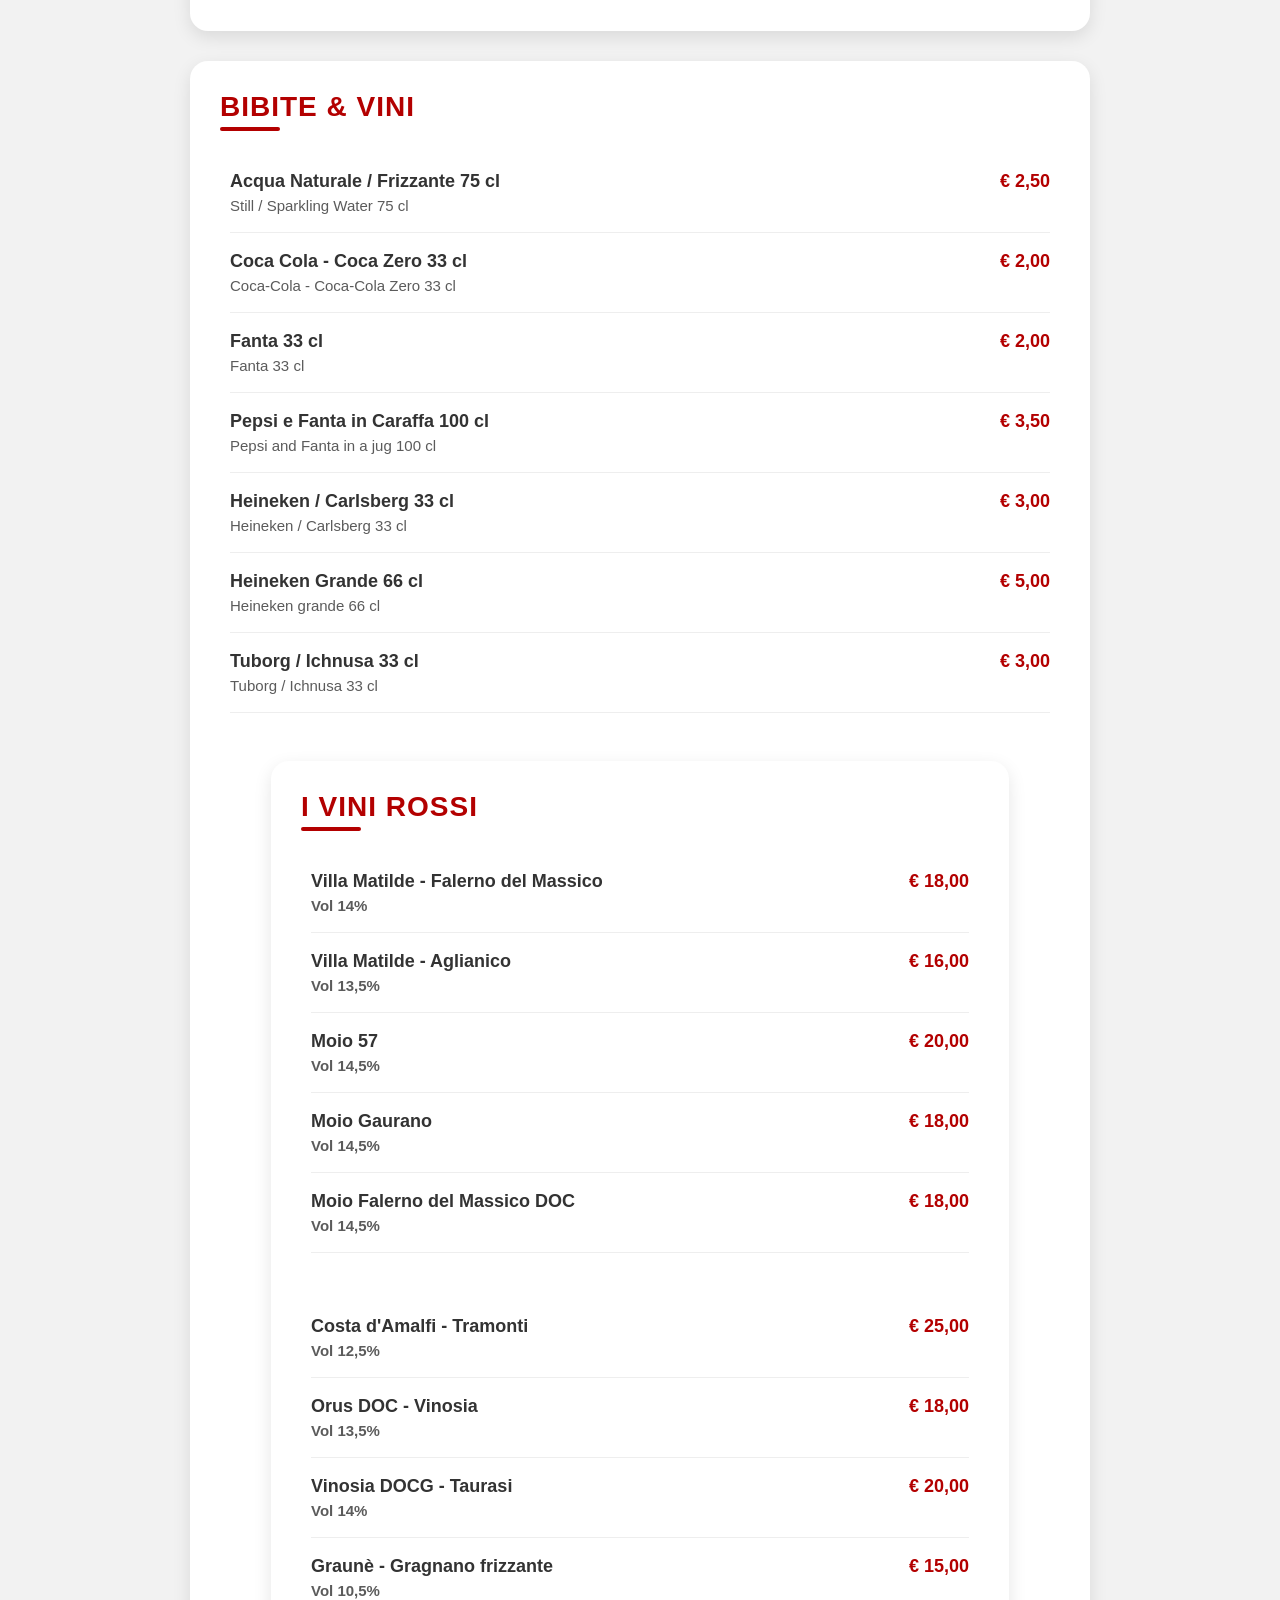
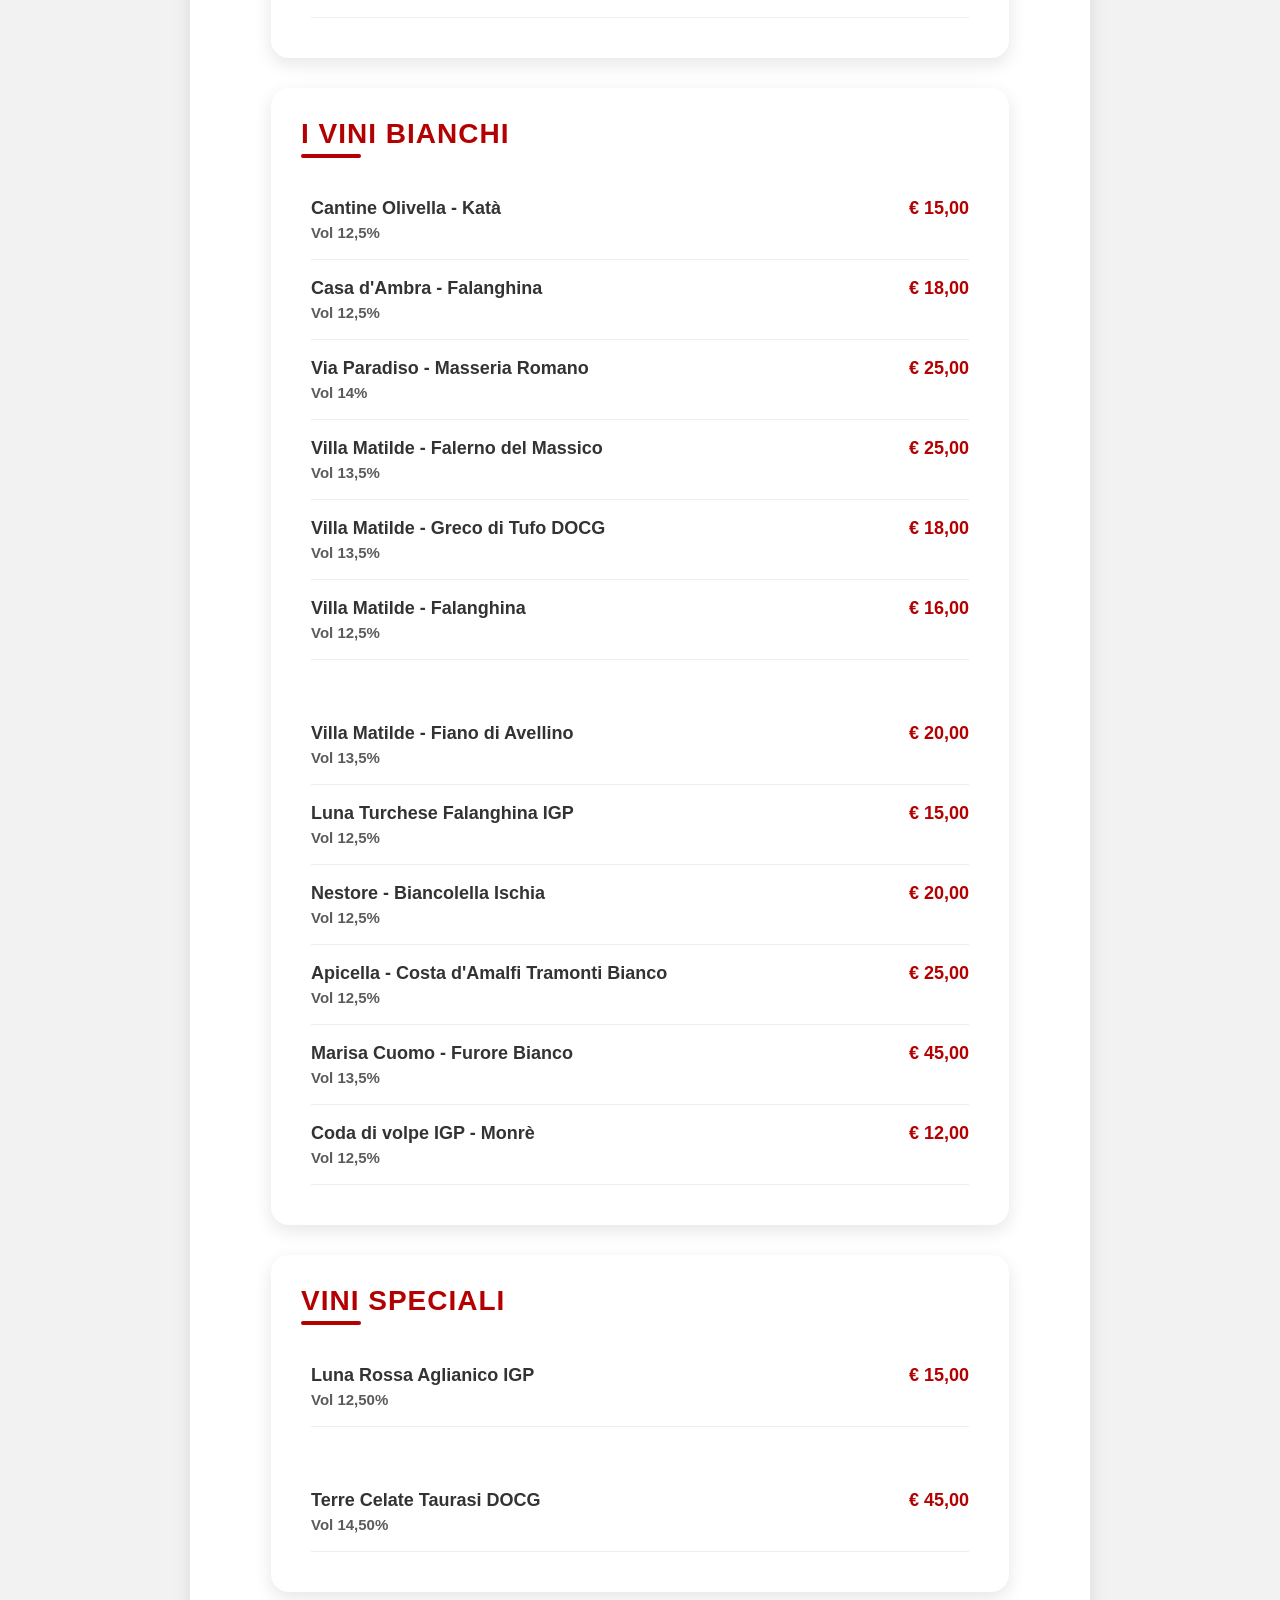
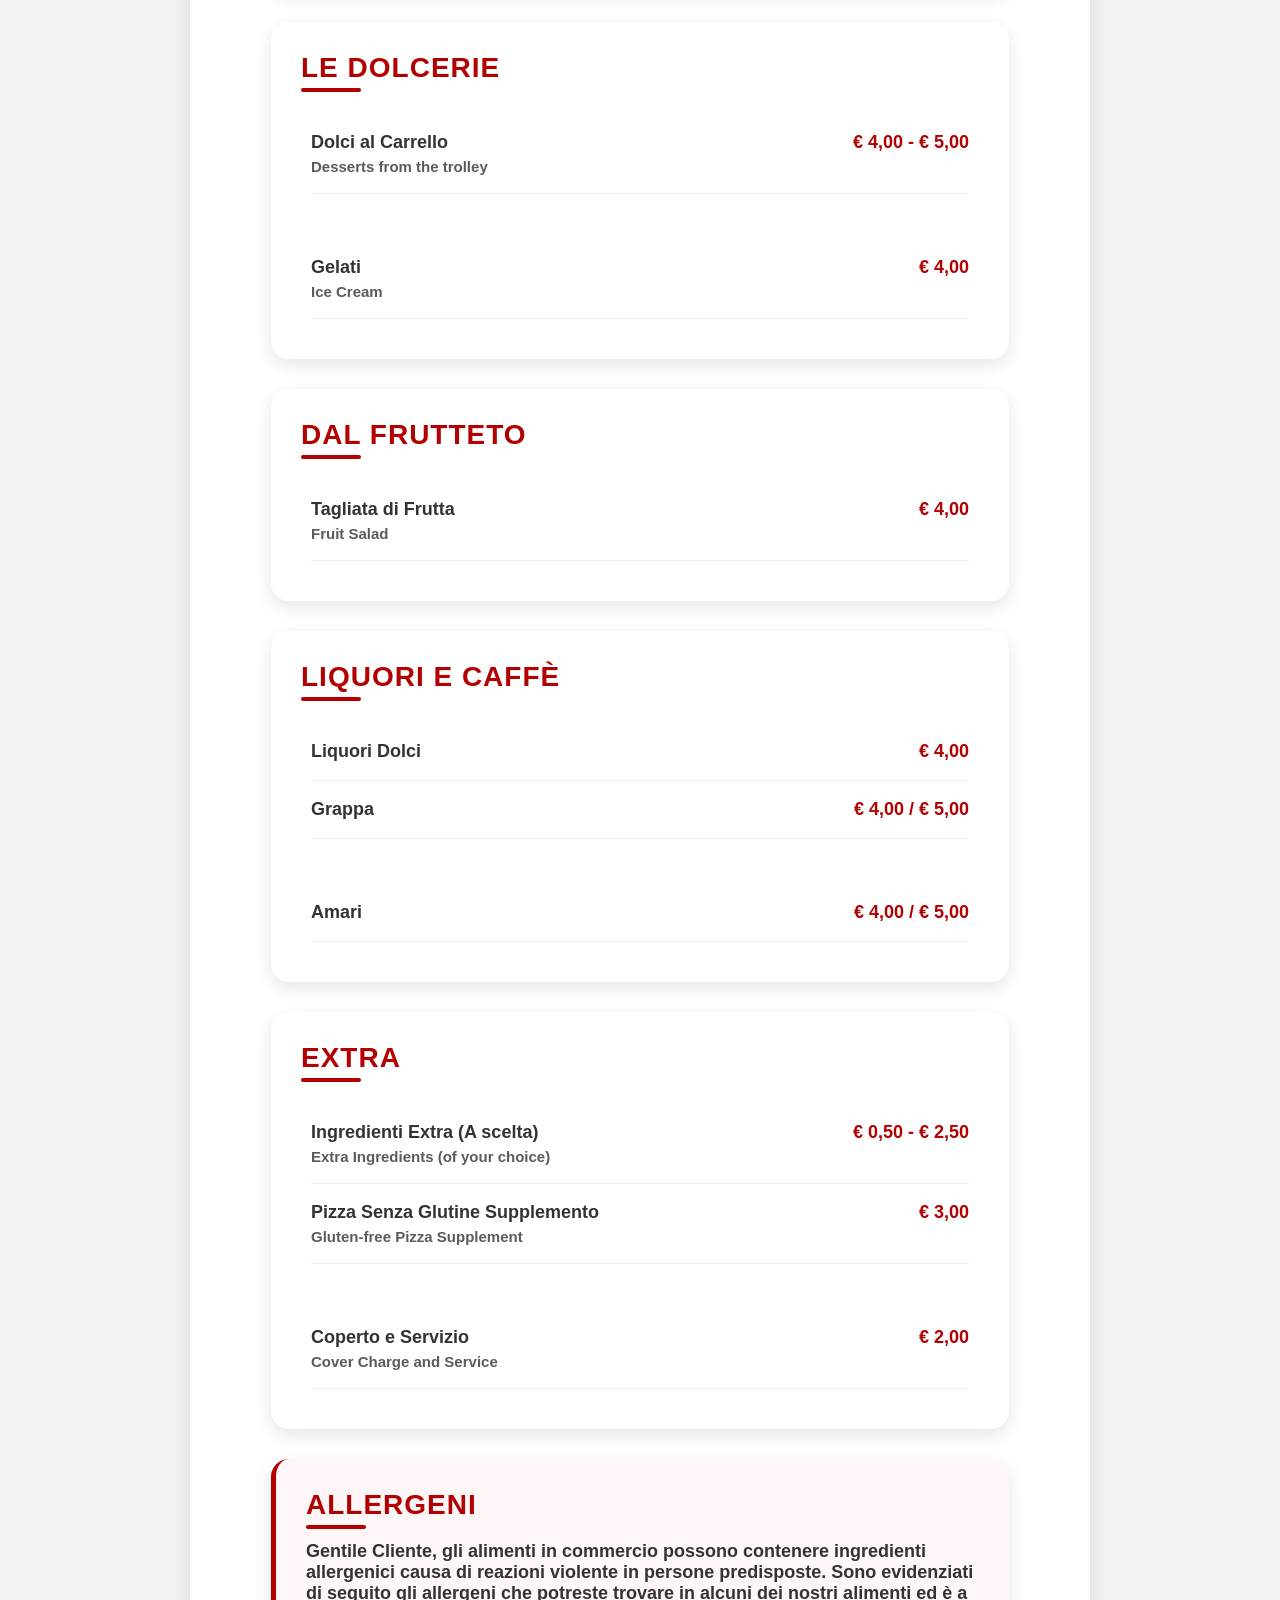
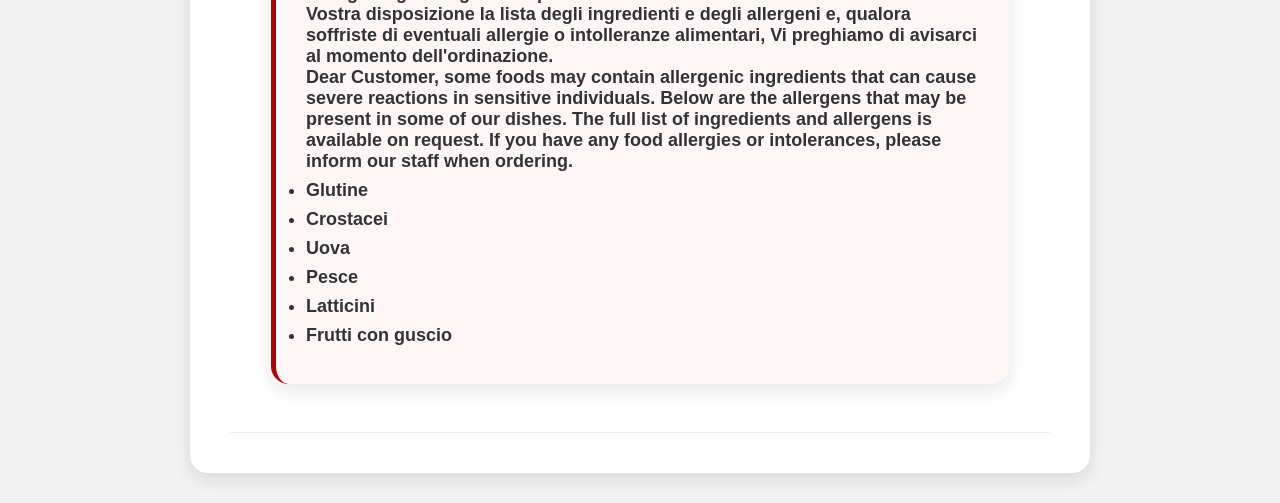
==== commit 0f1c2945: "Add logo image to the header section" ====
--- a/index.html
+++ b/index.html
@@ -13,8 +13,11 @@
 <header id="hero">
   <div class="hero-overlay"></div>
 
-  <div class="hero-content">
-    <div class="logo">LUNA <span>●</span> ROSSA</div>
+  <div class="logo">
+  LUNA 
+  <img class="logo-img" src="tua-immagine.jpeg" alt="logo">
+  ROSSA
+</div>
     <p class="subtitle">Ristorante Pizzeria</p>
     <p class="tagline">"Scopri il segreto della Luna Rossa, una pizza che ti lascerà senza parole."</p>
 
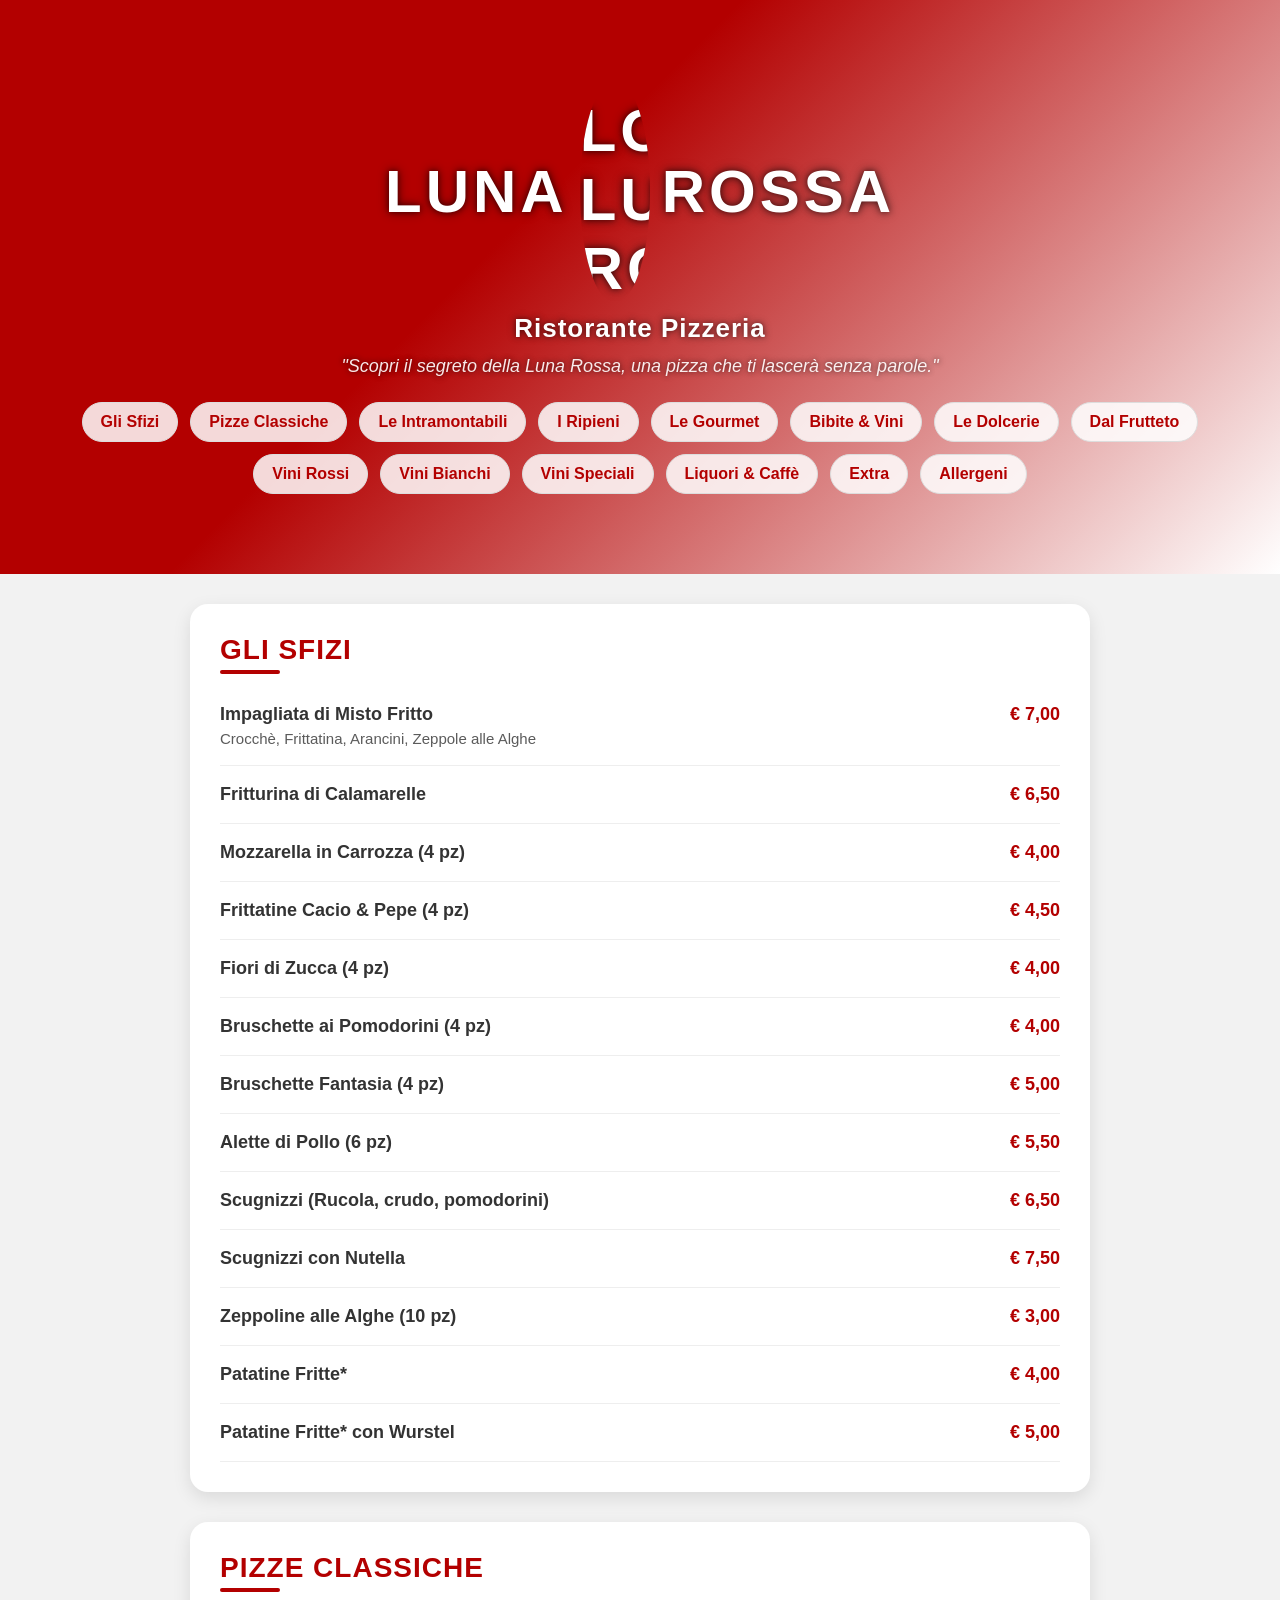
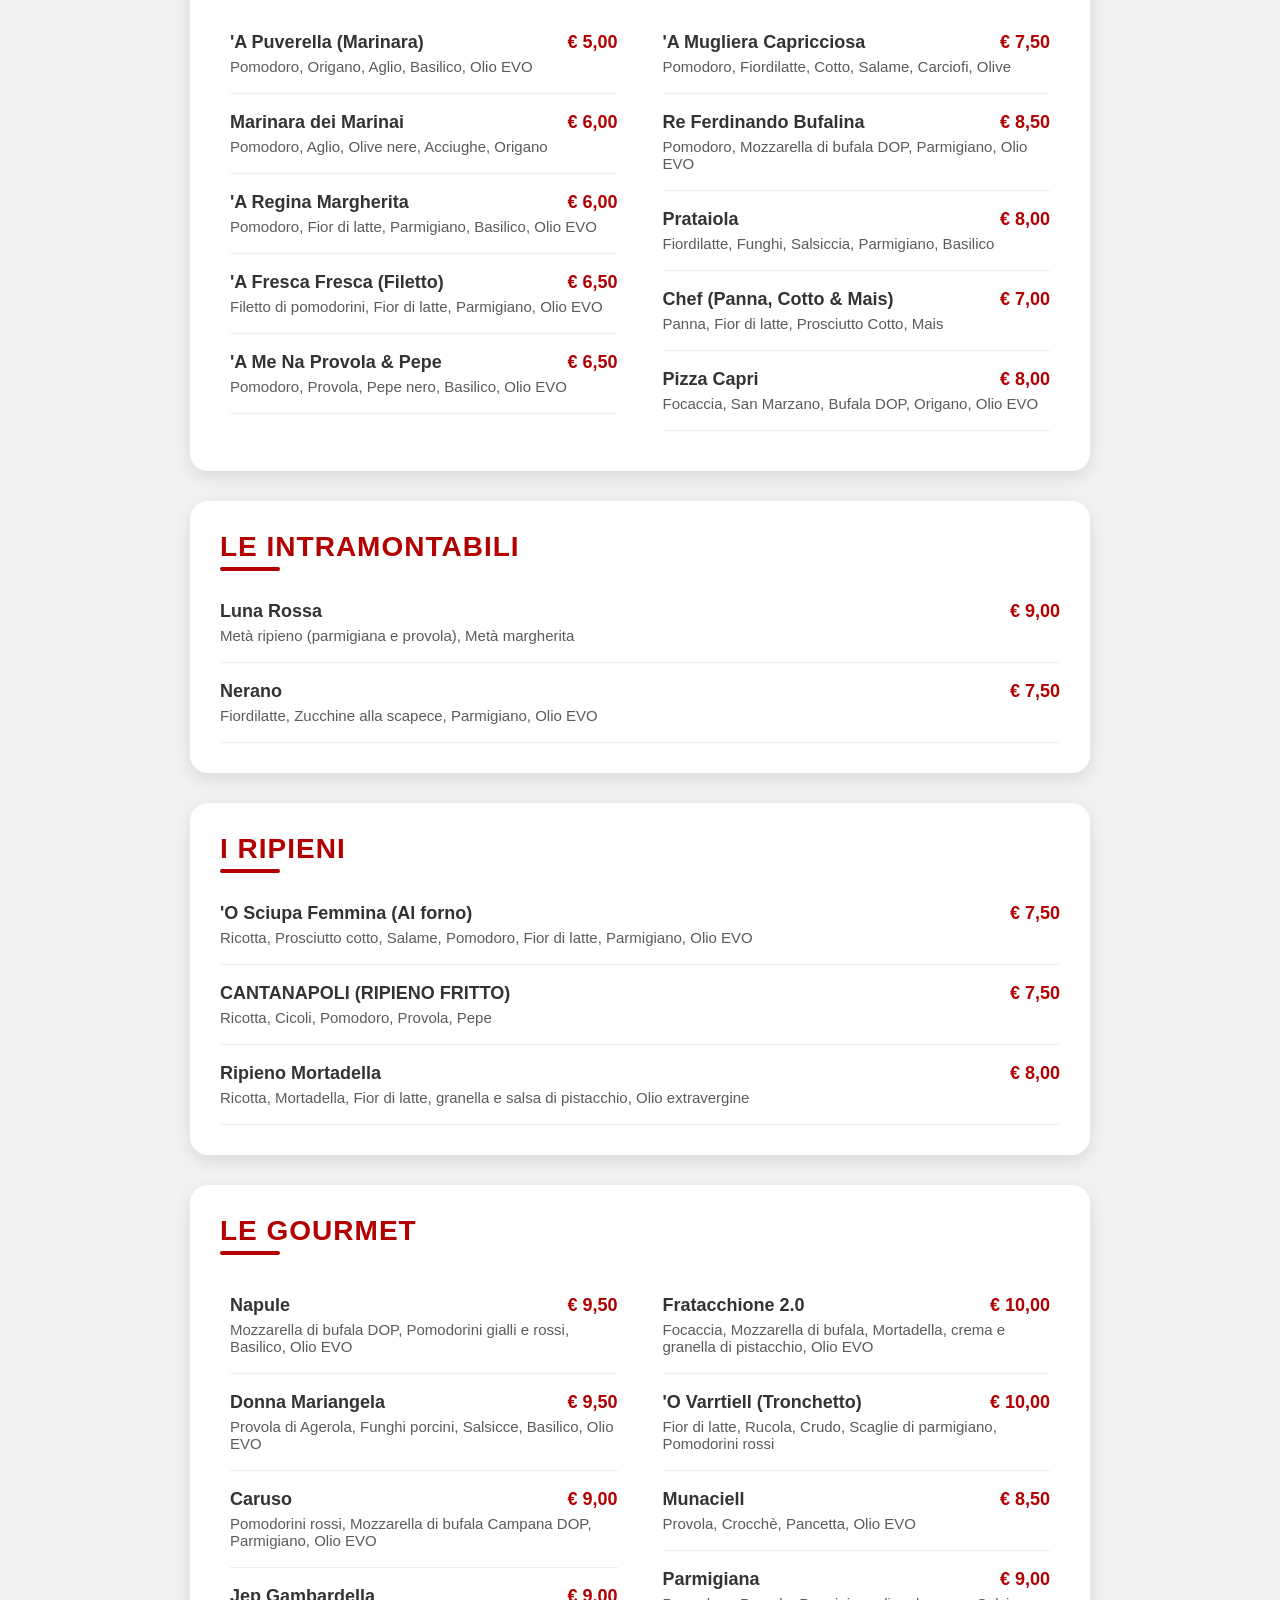
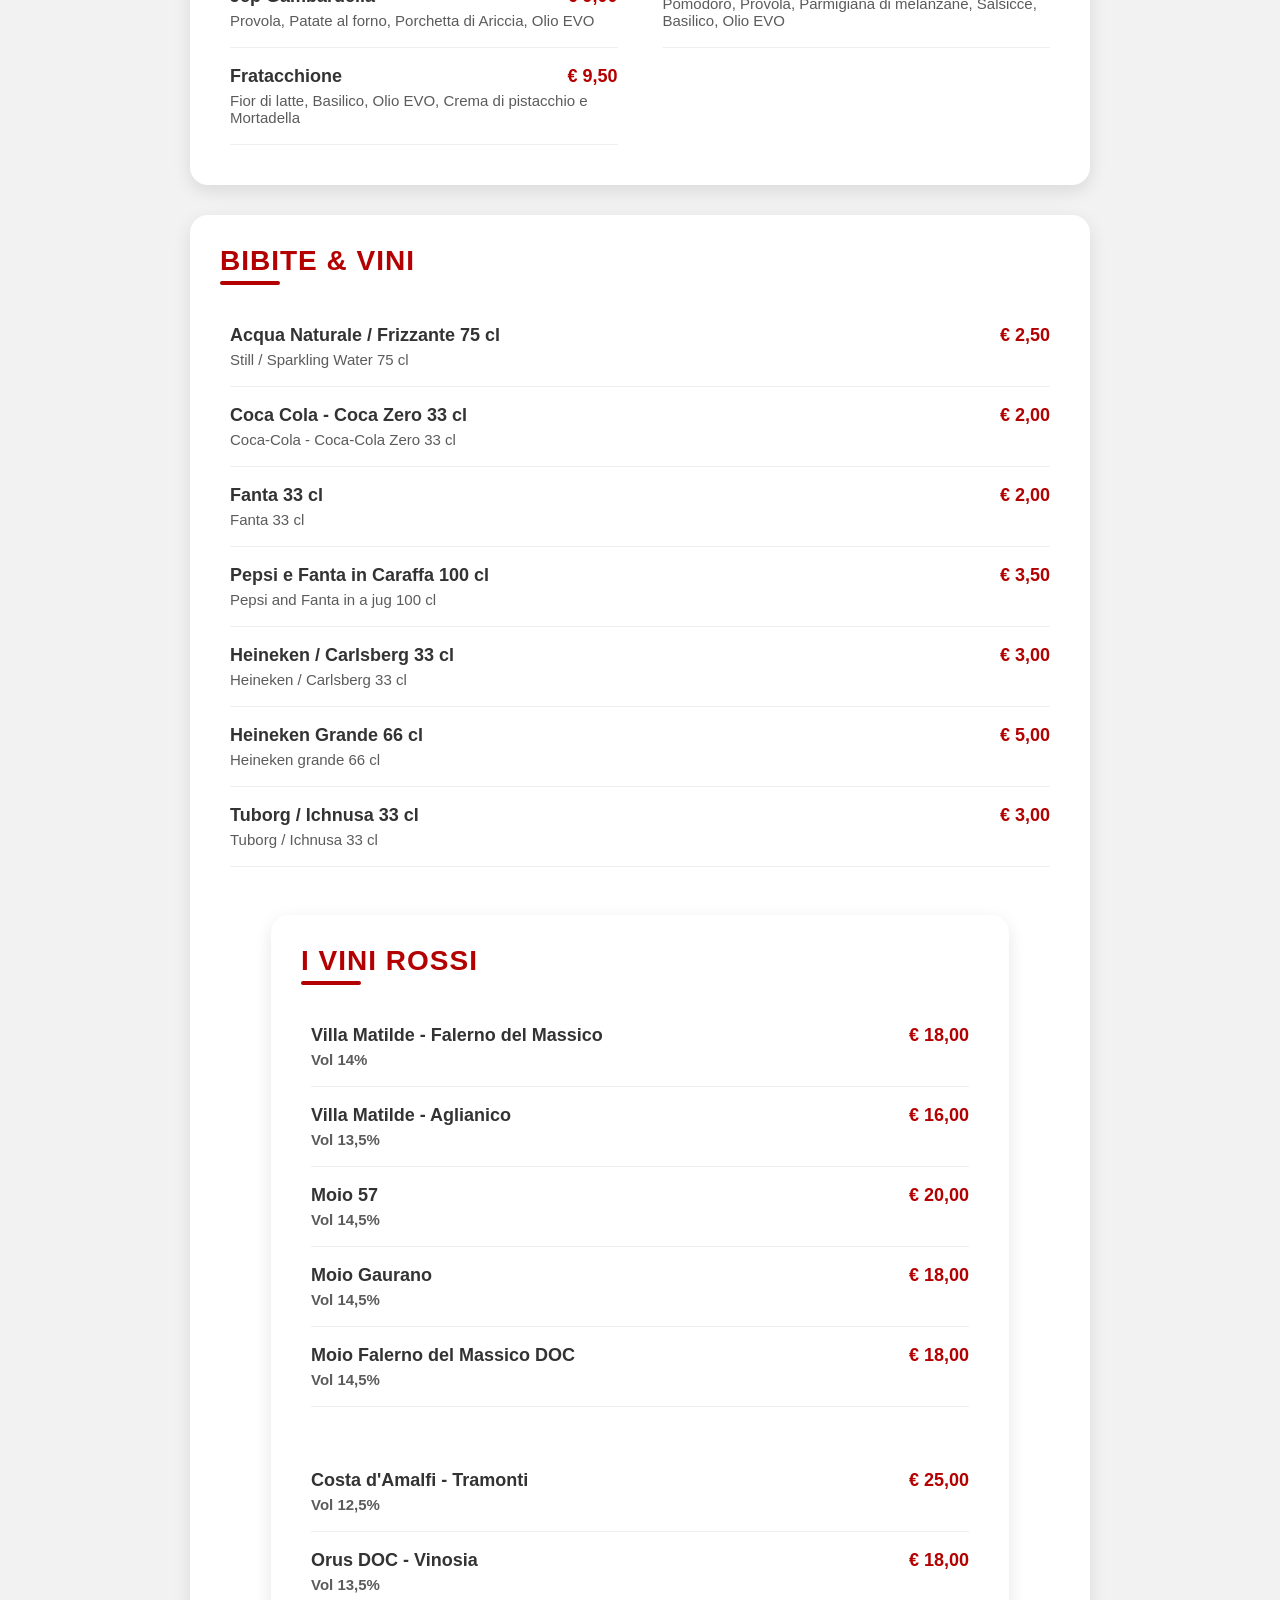
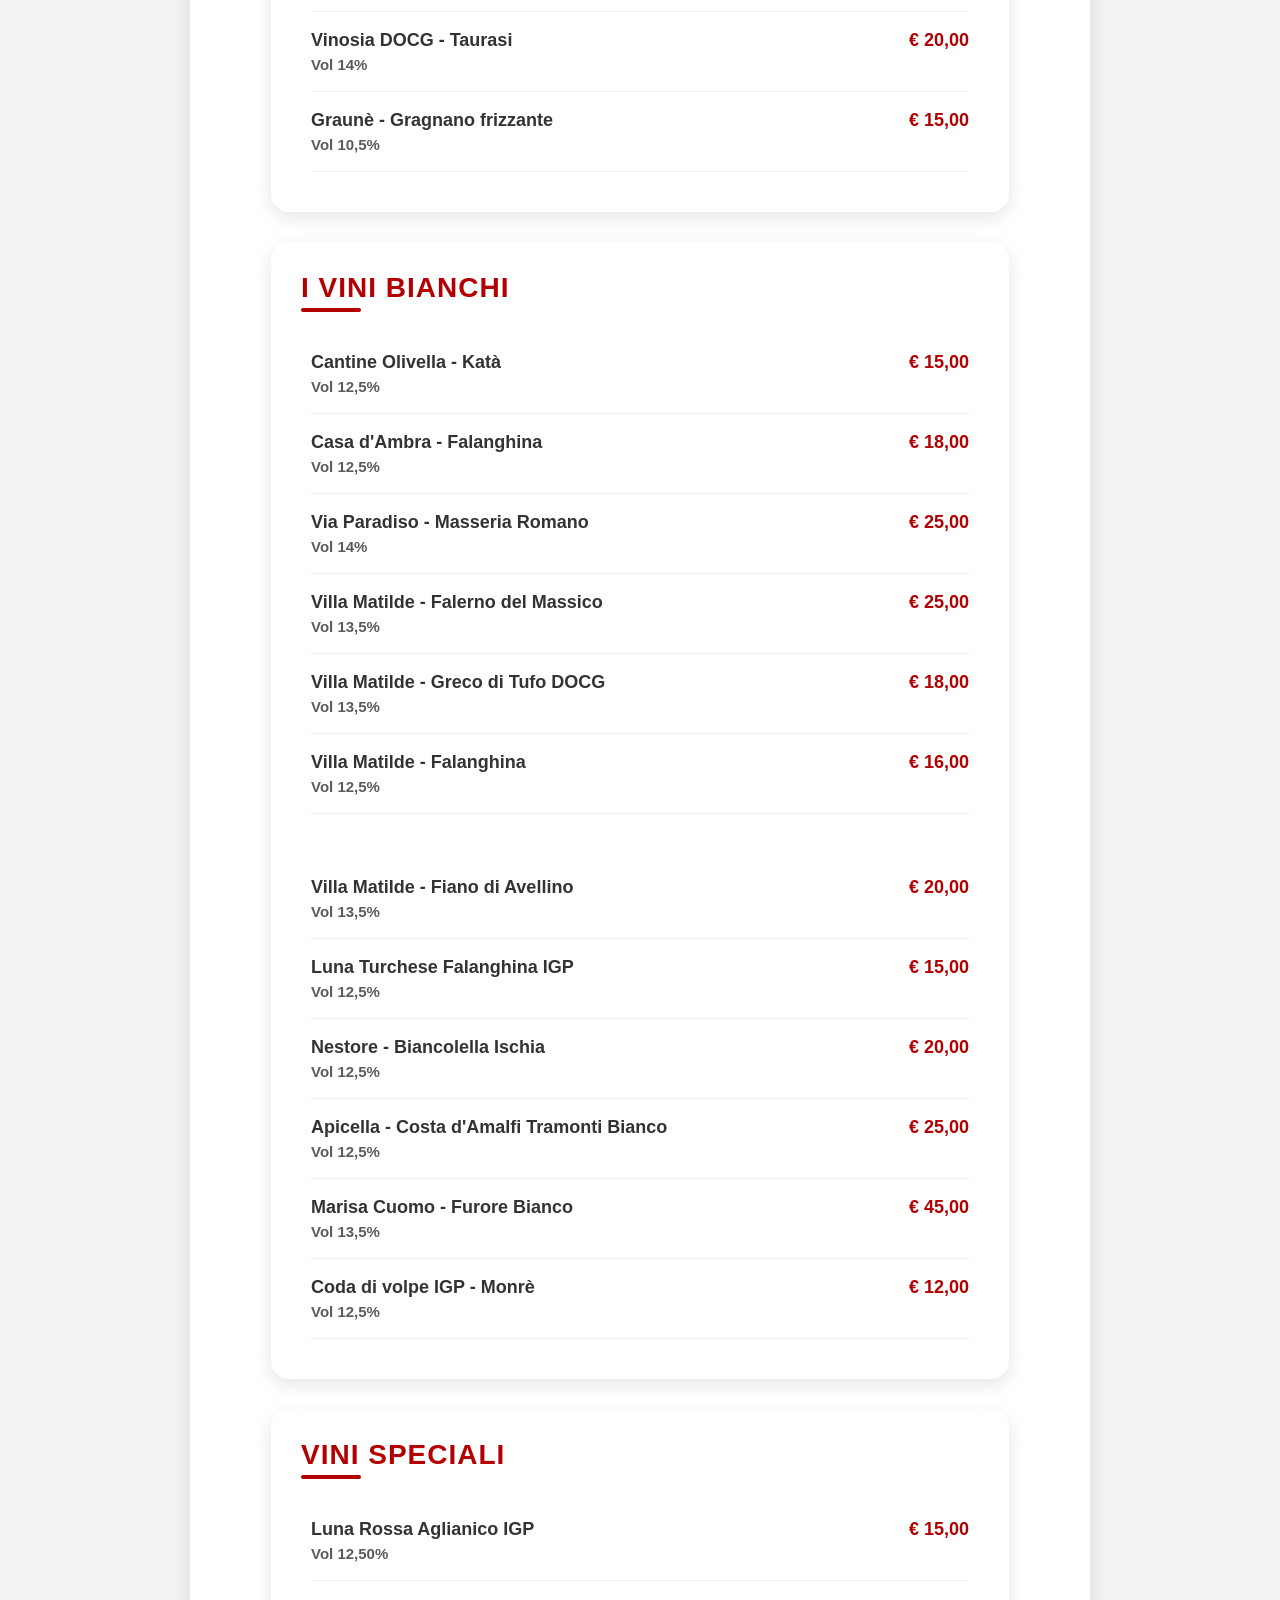
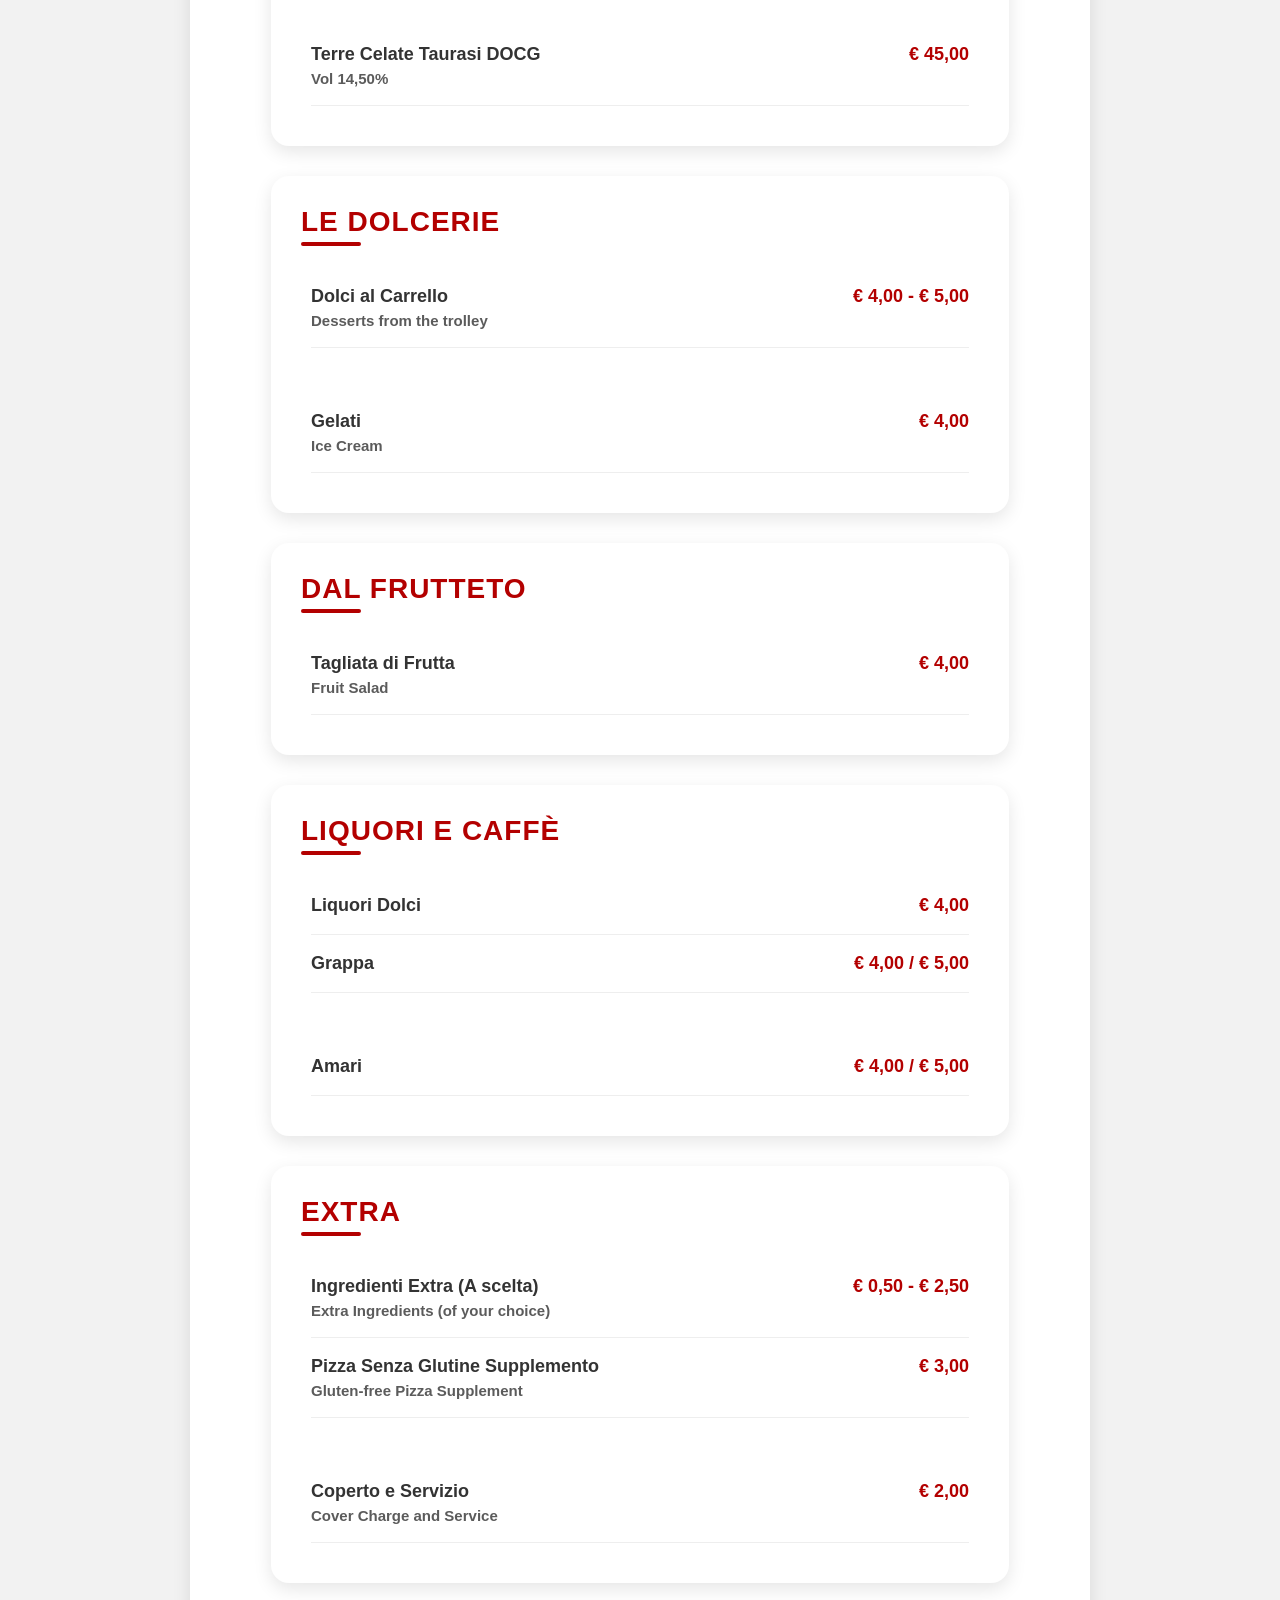
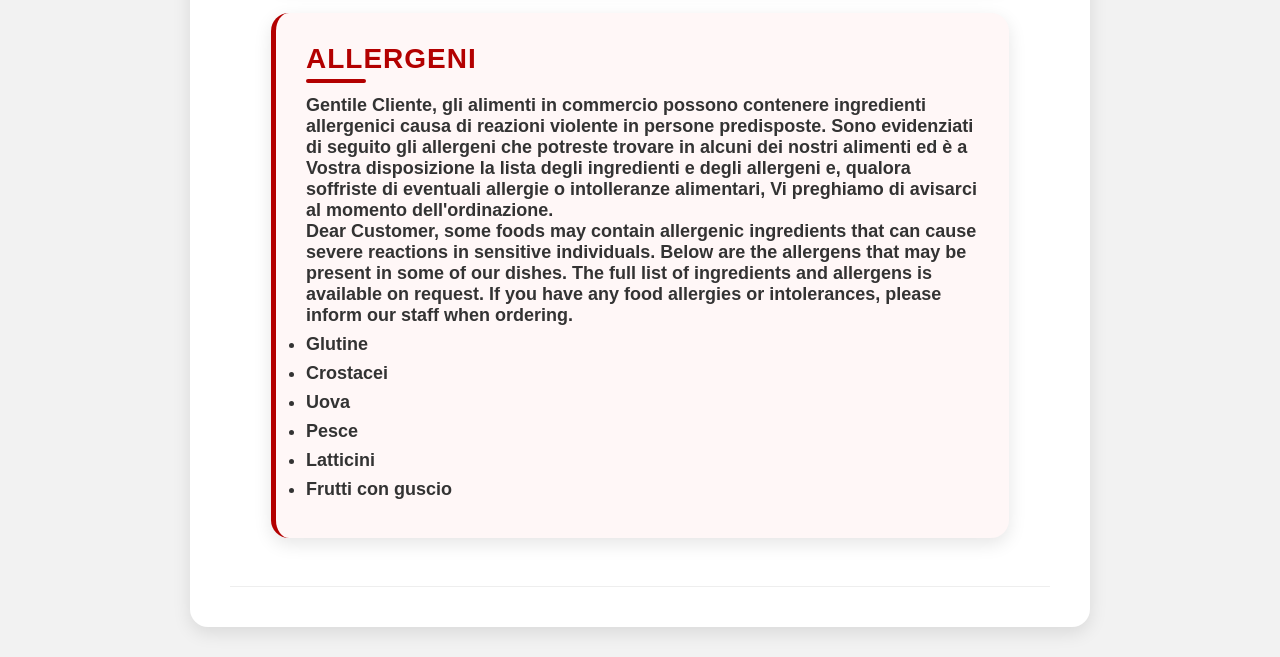
==== commit 4da88ec4: "Update logo image source and alt text in index.html" ====
--- a/index.html
+++ b/index.html
@@ -15,7 +15,7 @@
 
   <div class="logo">
   LUNA 
-  <img class="logo-img" src="tua-immagine.jpeg" alt="logo">
+  <img class="logo-img" src="tua-immagine.png" alt="Logo Luna Rossa">
   ROSSA
 </div>
     <p class="subtitle">Ristorante Pizzeria</p>
--- a/style.css
+++ b/style.css
@@ -253,5 +253,15 @@
     font-size: 14px;
   }
 }
-
-
+.logo {
+  display: flex;
+  align-items: center;
+  justify-content: center;
+  gap: 12px; /* spazio tra testo e immagine */
+}
+
+.logo-img {
+  width: 70px;   /* puoi aumentare o diminuire */
+  height: auto;
+  border-radius: 50%; /* se vuoi effetto cerchio */
+}
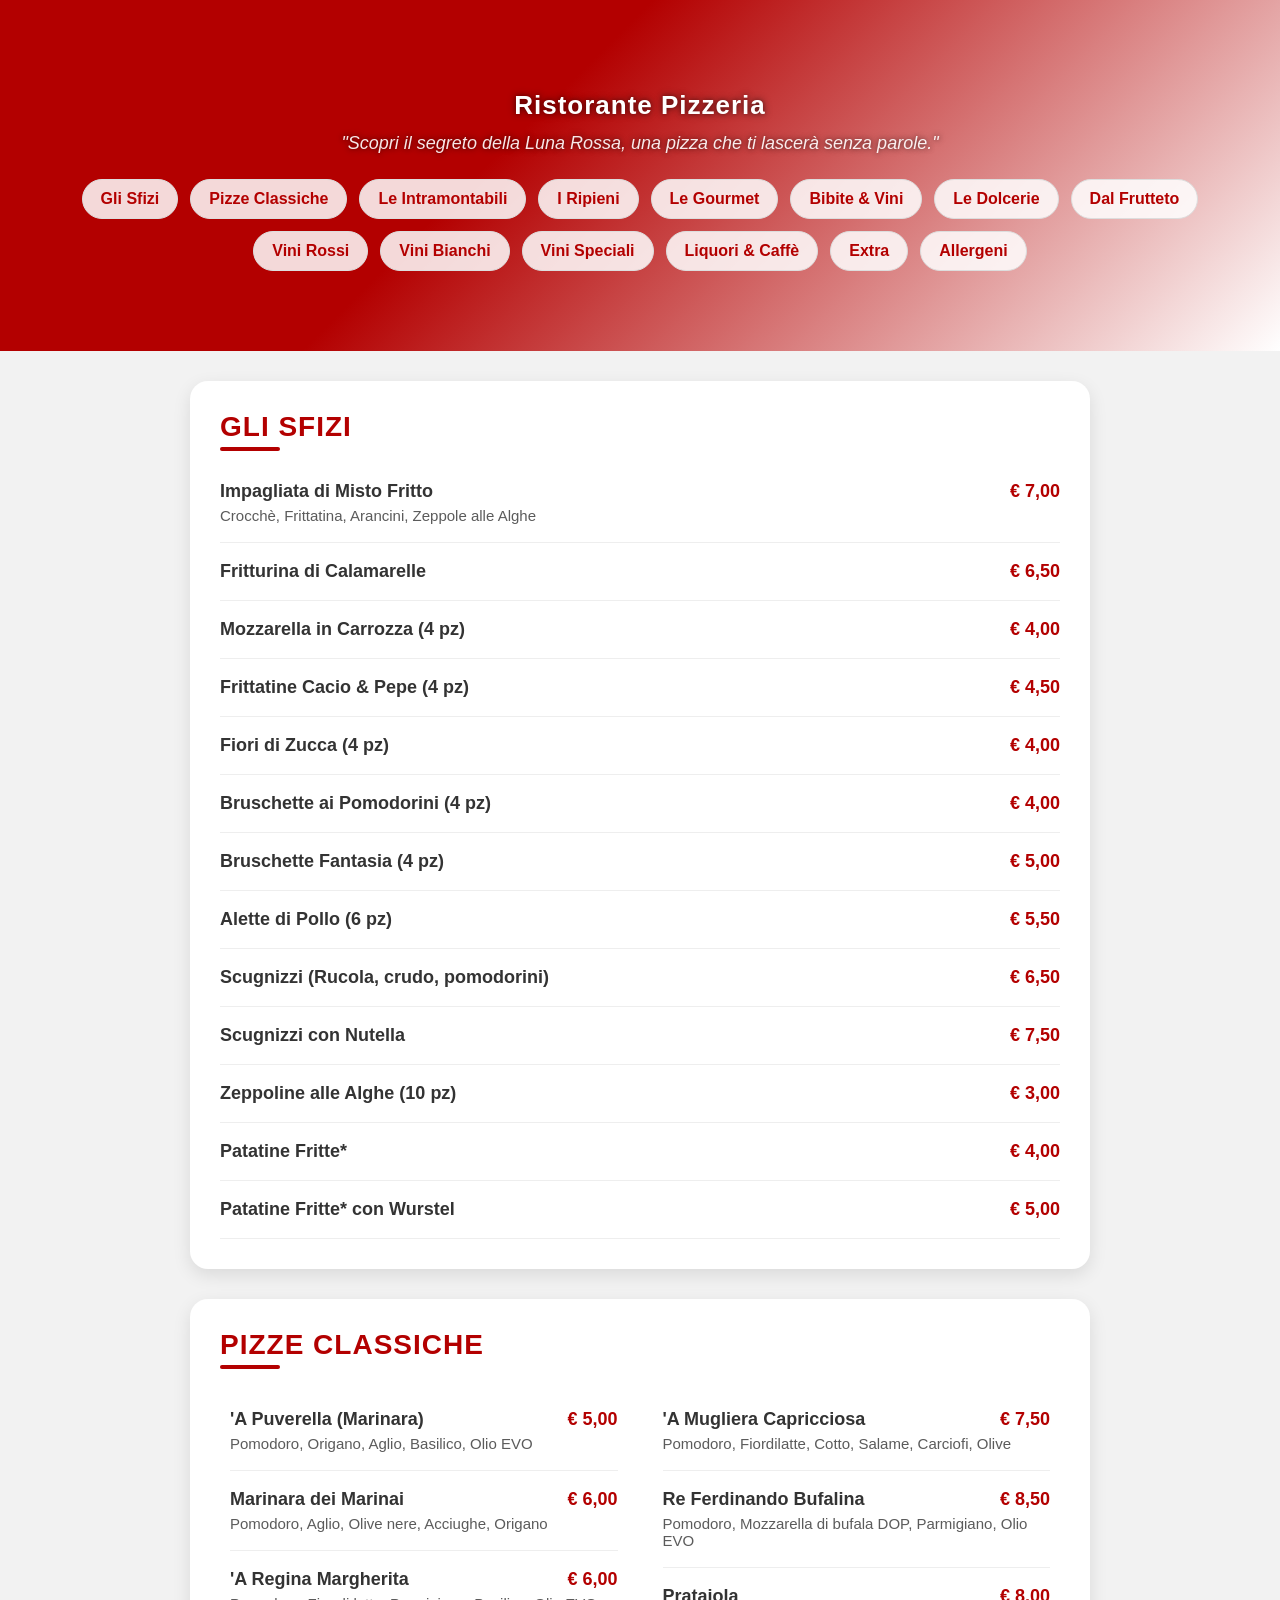
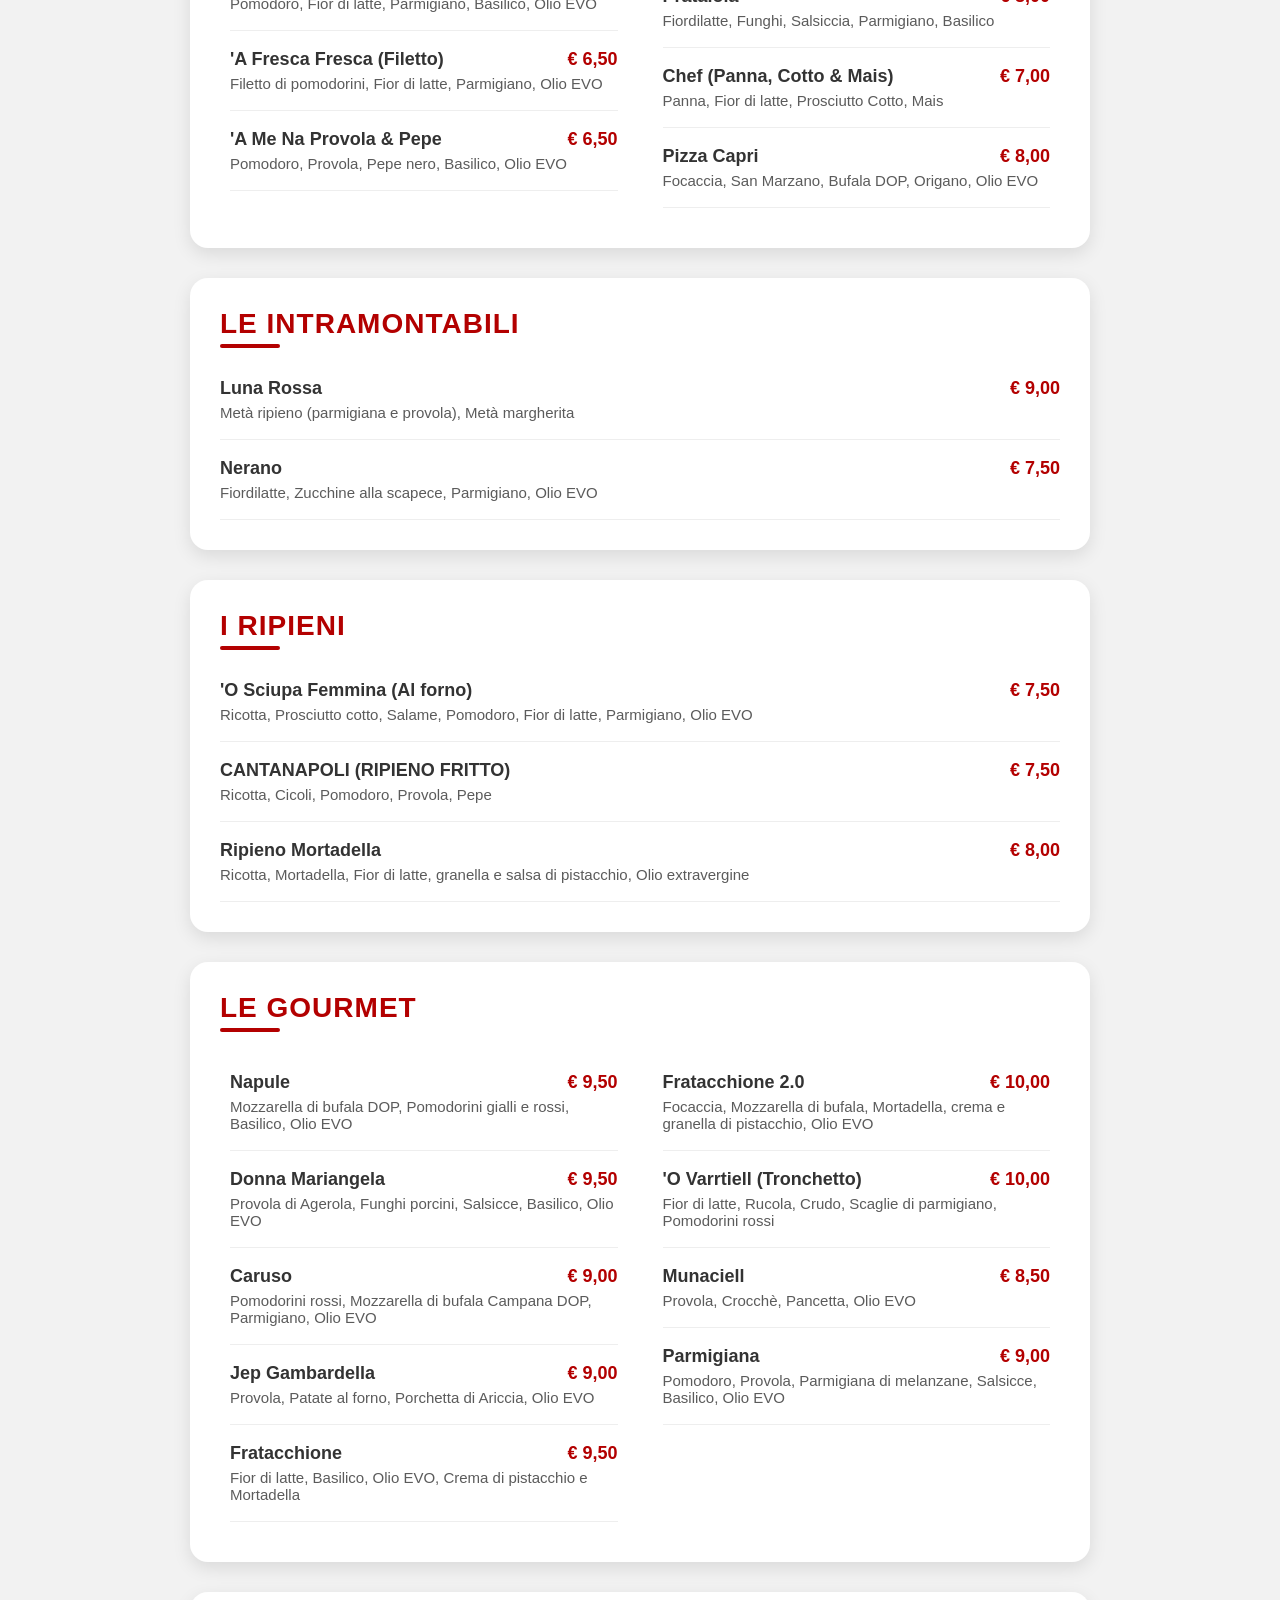
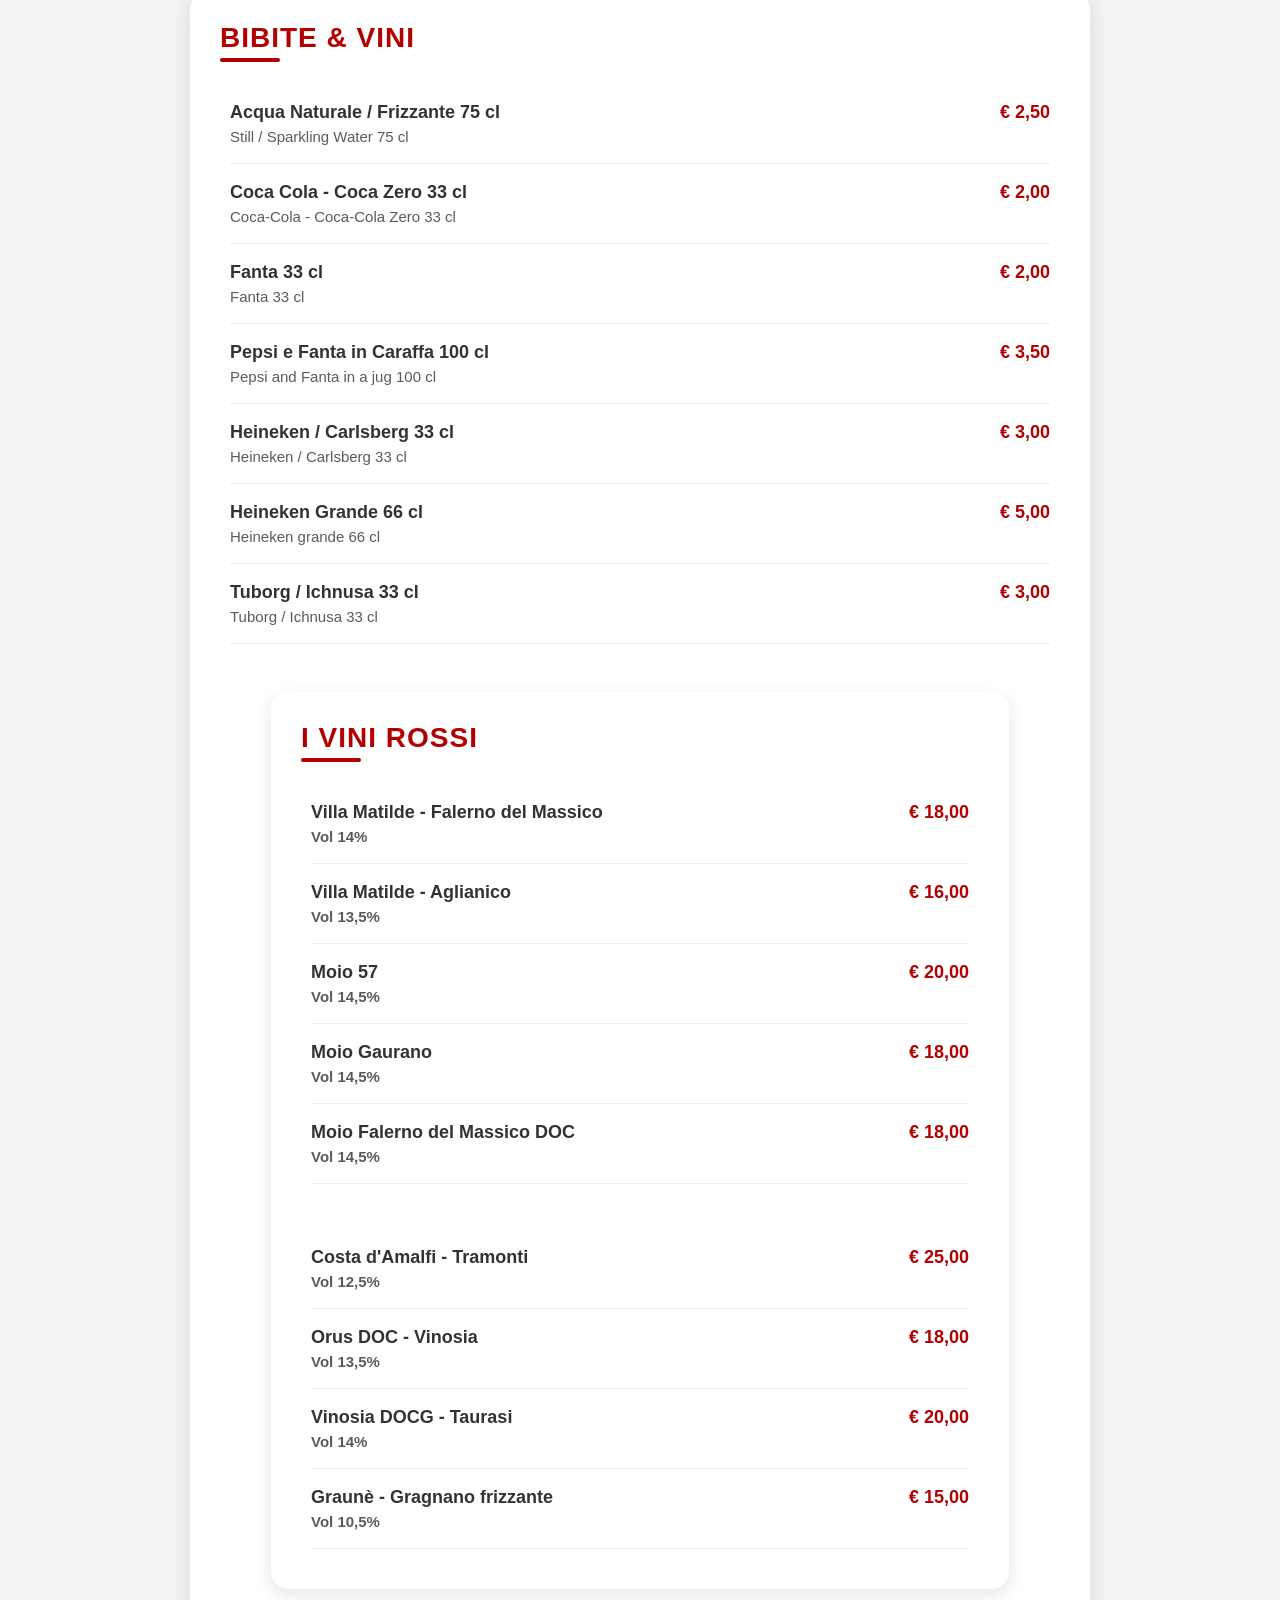
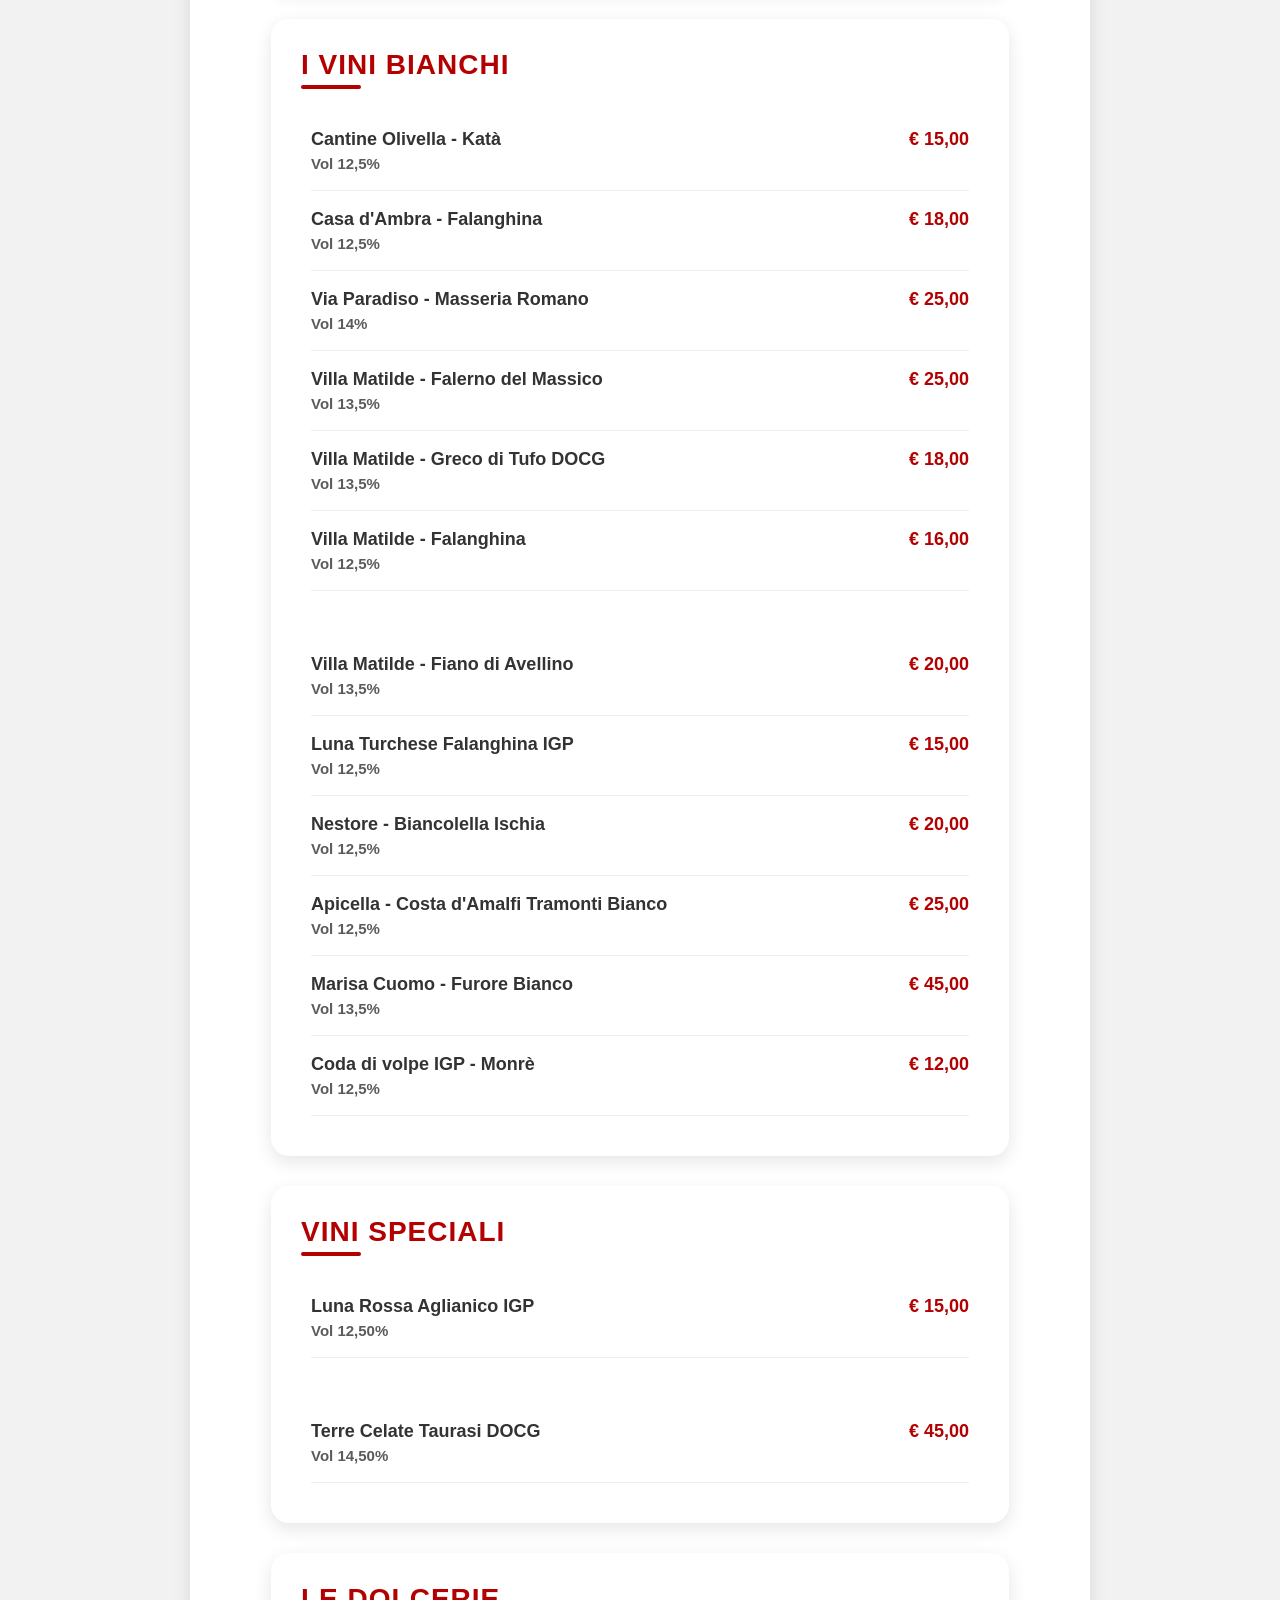
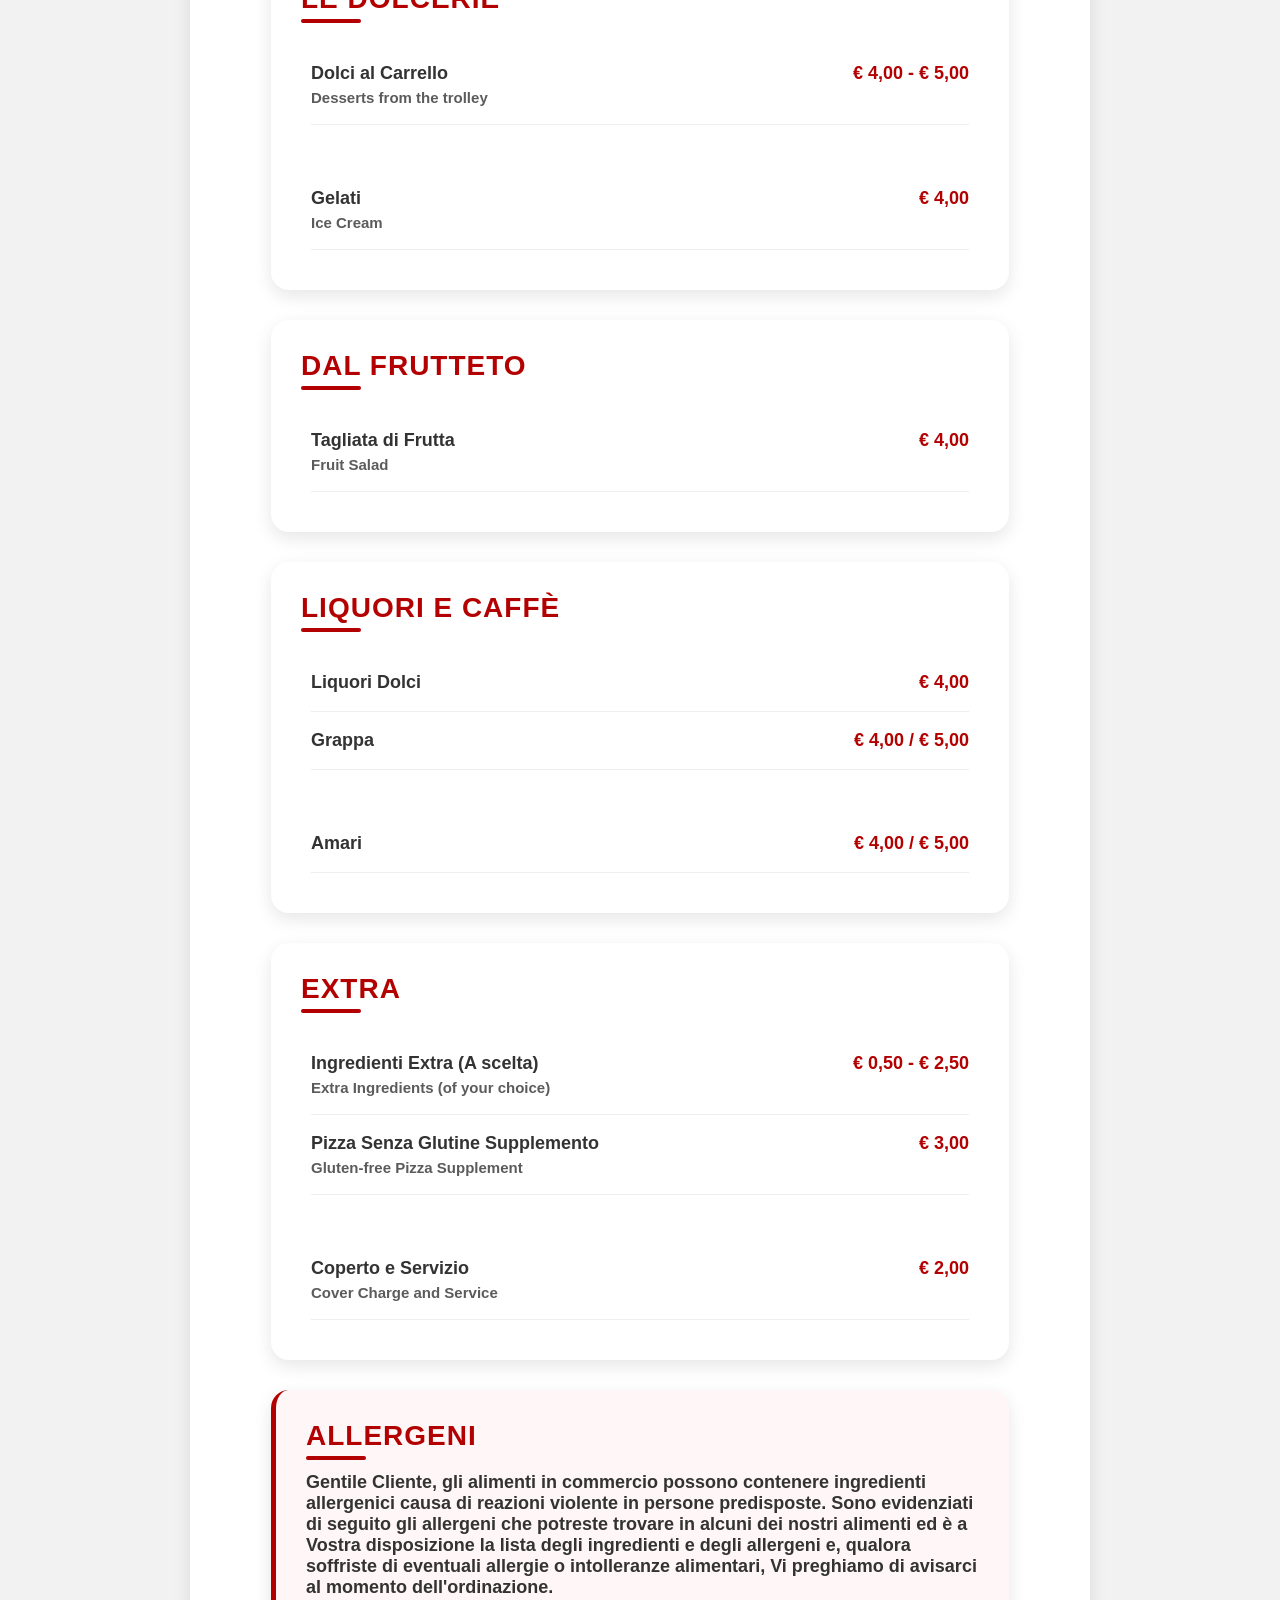
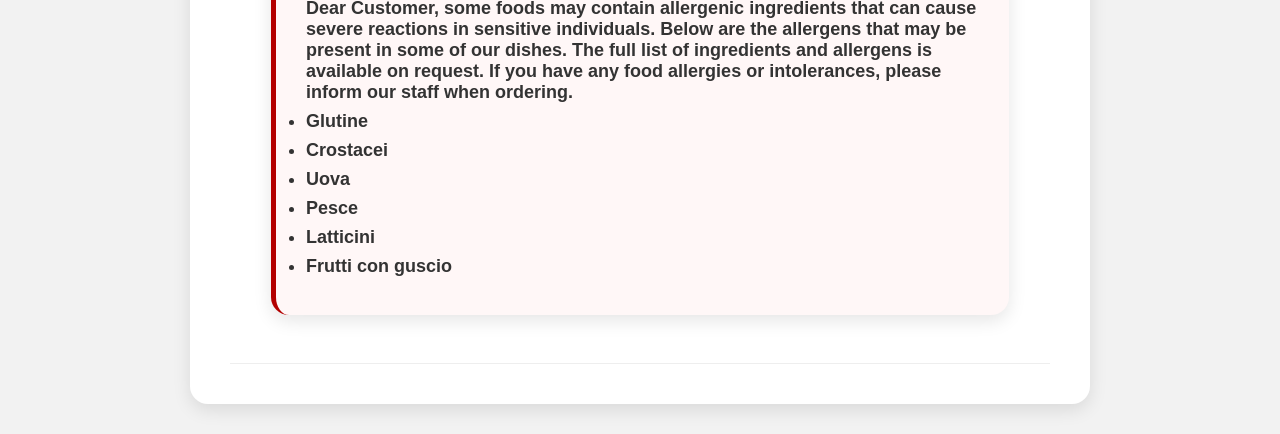
==== commit 169bfb02: "Update header by removing logo and adding hero content Removed logo section from header and added he" ====
--- a/index.html
+++ b/index.html
@@ -13,11 +13,7 @@
 <header id="hero">
   <div class="hero-overlay"></div>
 
-  <div class="logo">
-  LUNA 
-  <img class="logo-img" src="tua-immagine.png" alt="Logo Luna Rossa">
-  ROSSA
-</div>
+  <div class="hero-content"> 
     <p class="subtitle">Ristorante Pizzeria</p>
     <p class="tagline">"Scopri il segreto della Luna Rossa, una pizza che ti lascerà senza parole."</p>
 
--- a/style.css
+++ b/style.css
@@ -263,5 +263,4 @@
 .logo-img {
   width: 70px;   /* puoi aumentare o diminuire */
   height: auto;
-  border-radius: 50%; /* se vuoi effetto cerchio */
-}
+}
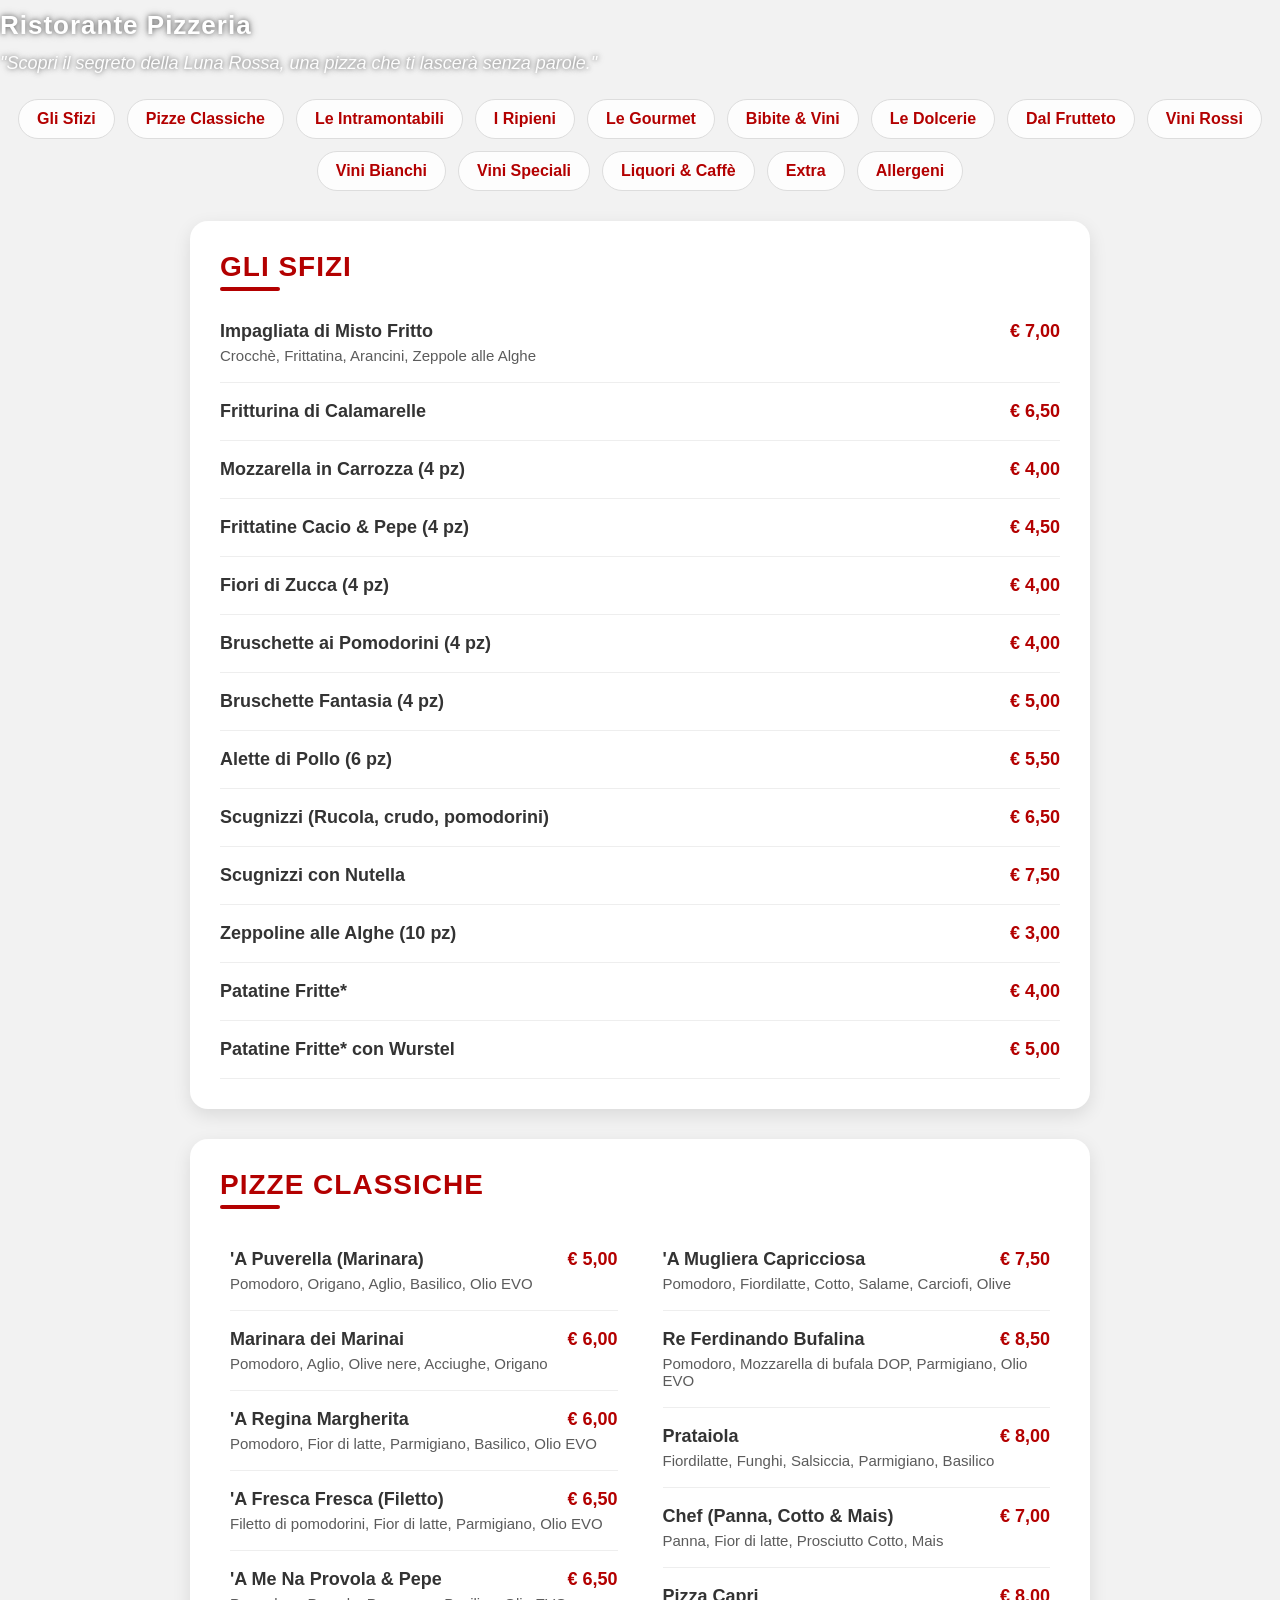
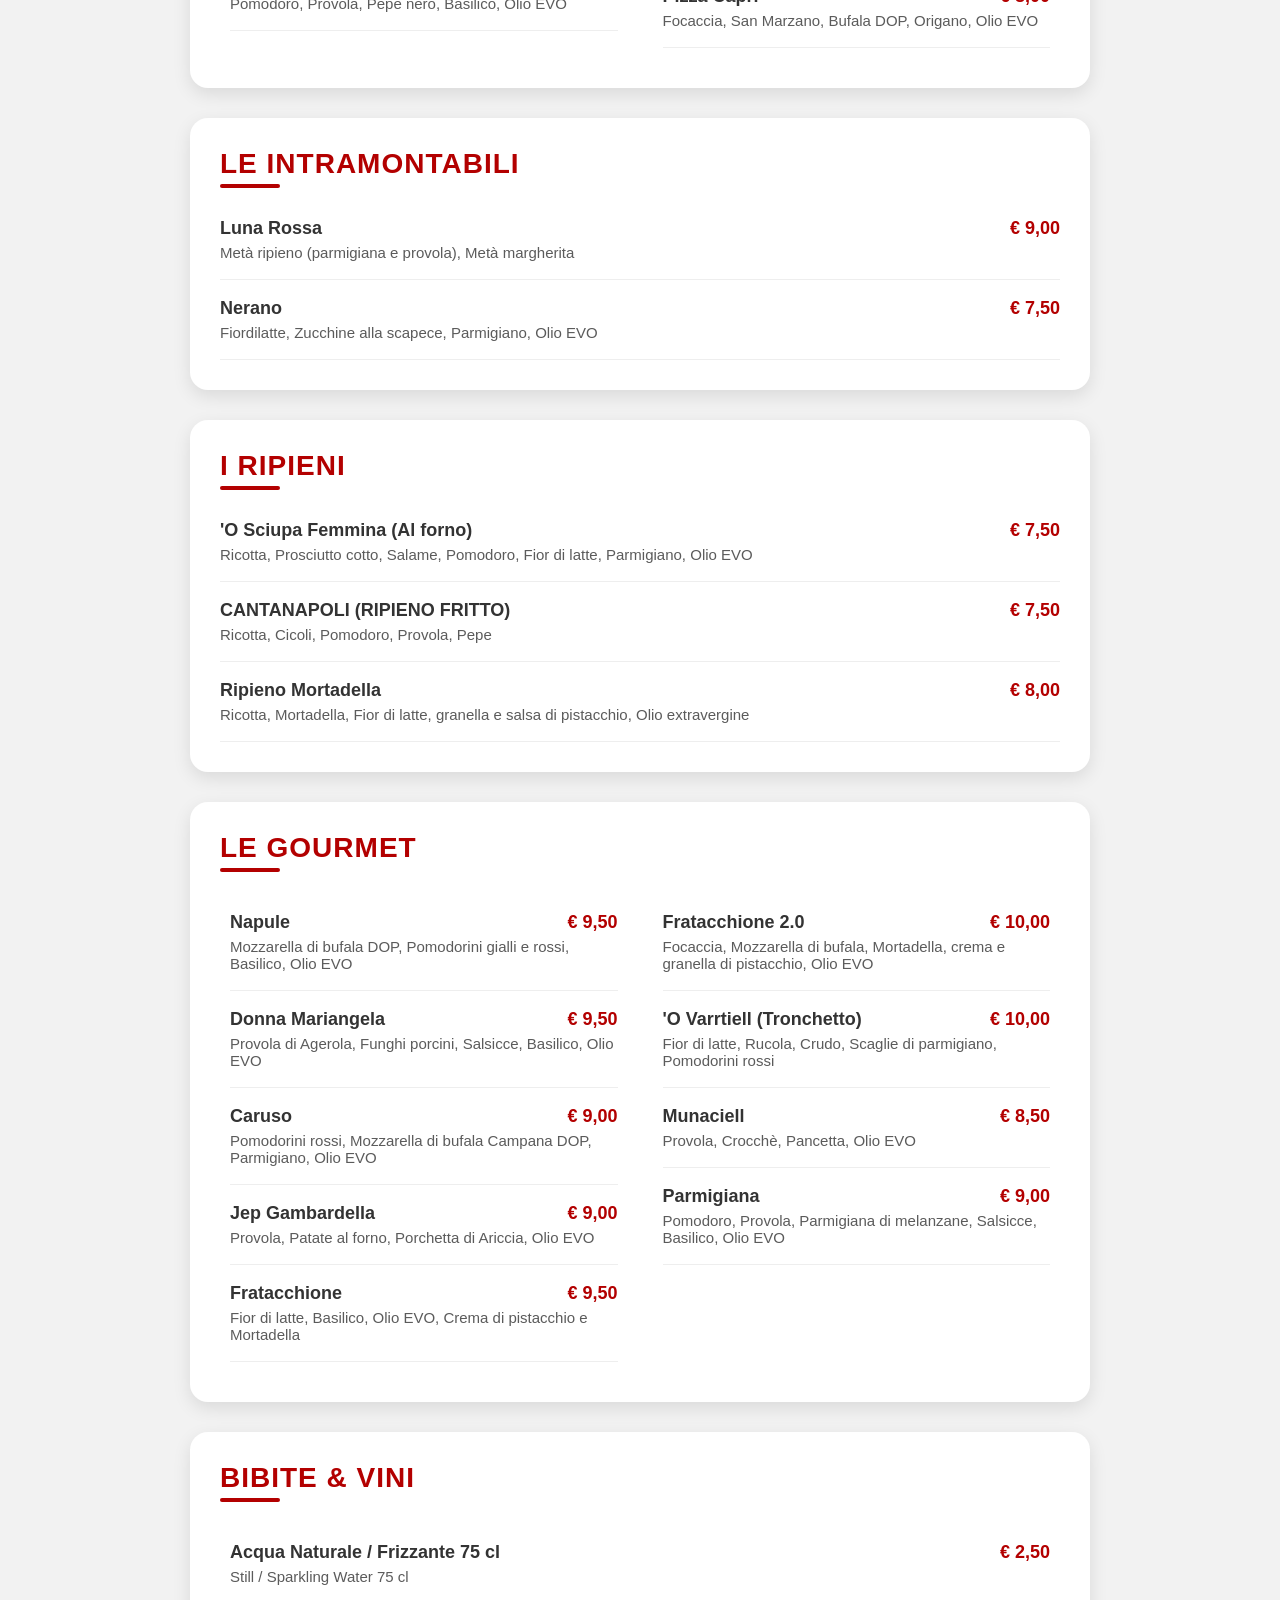
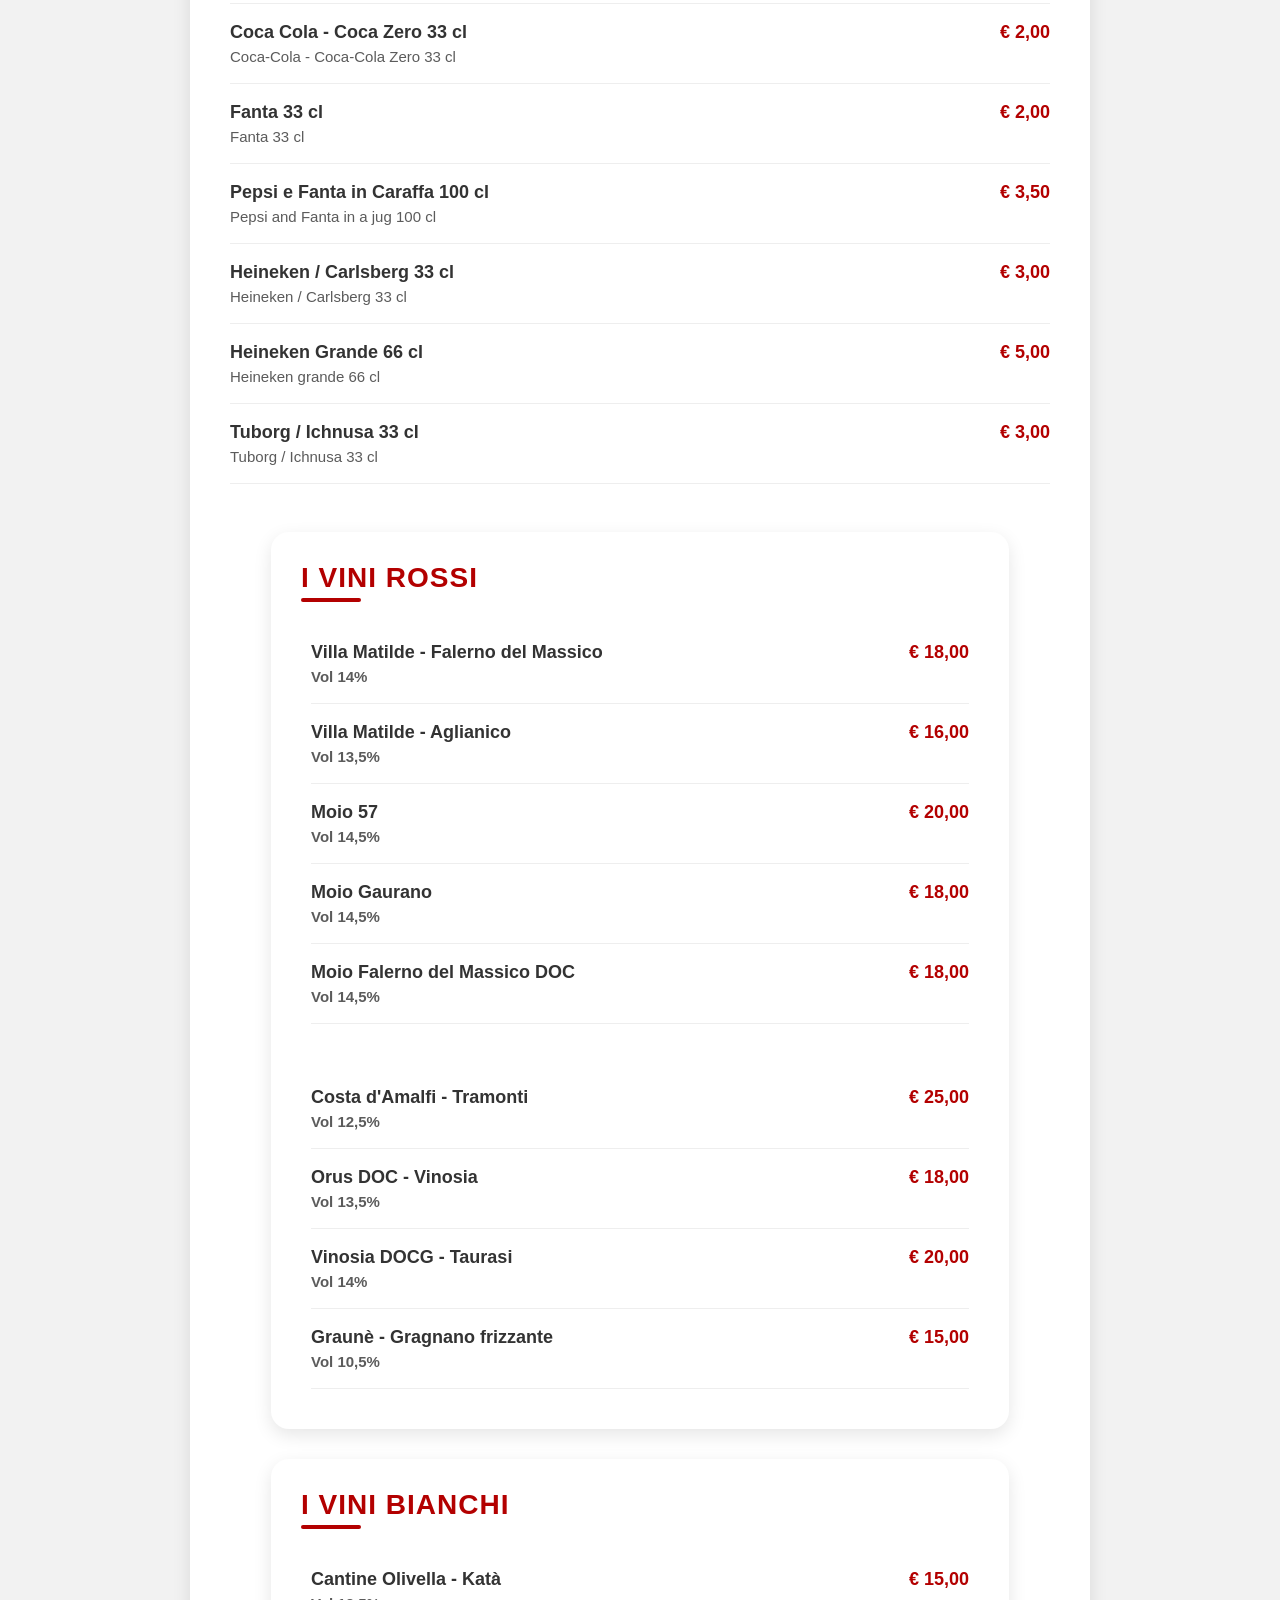
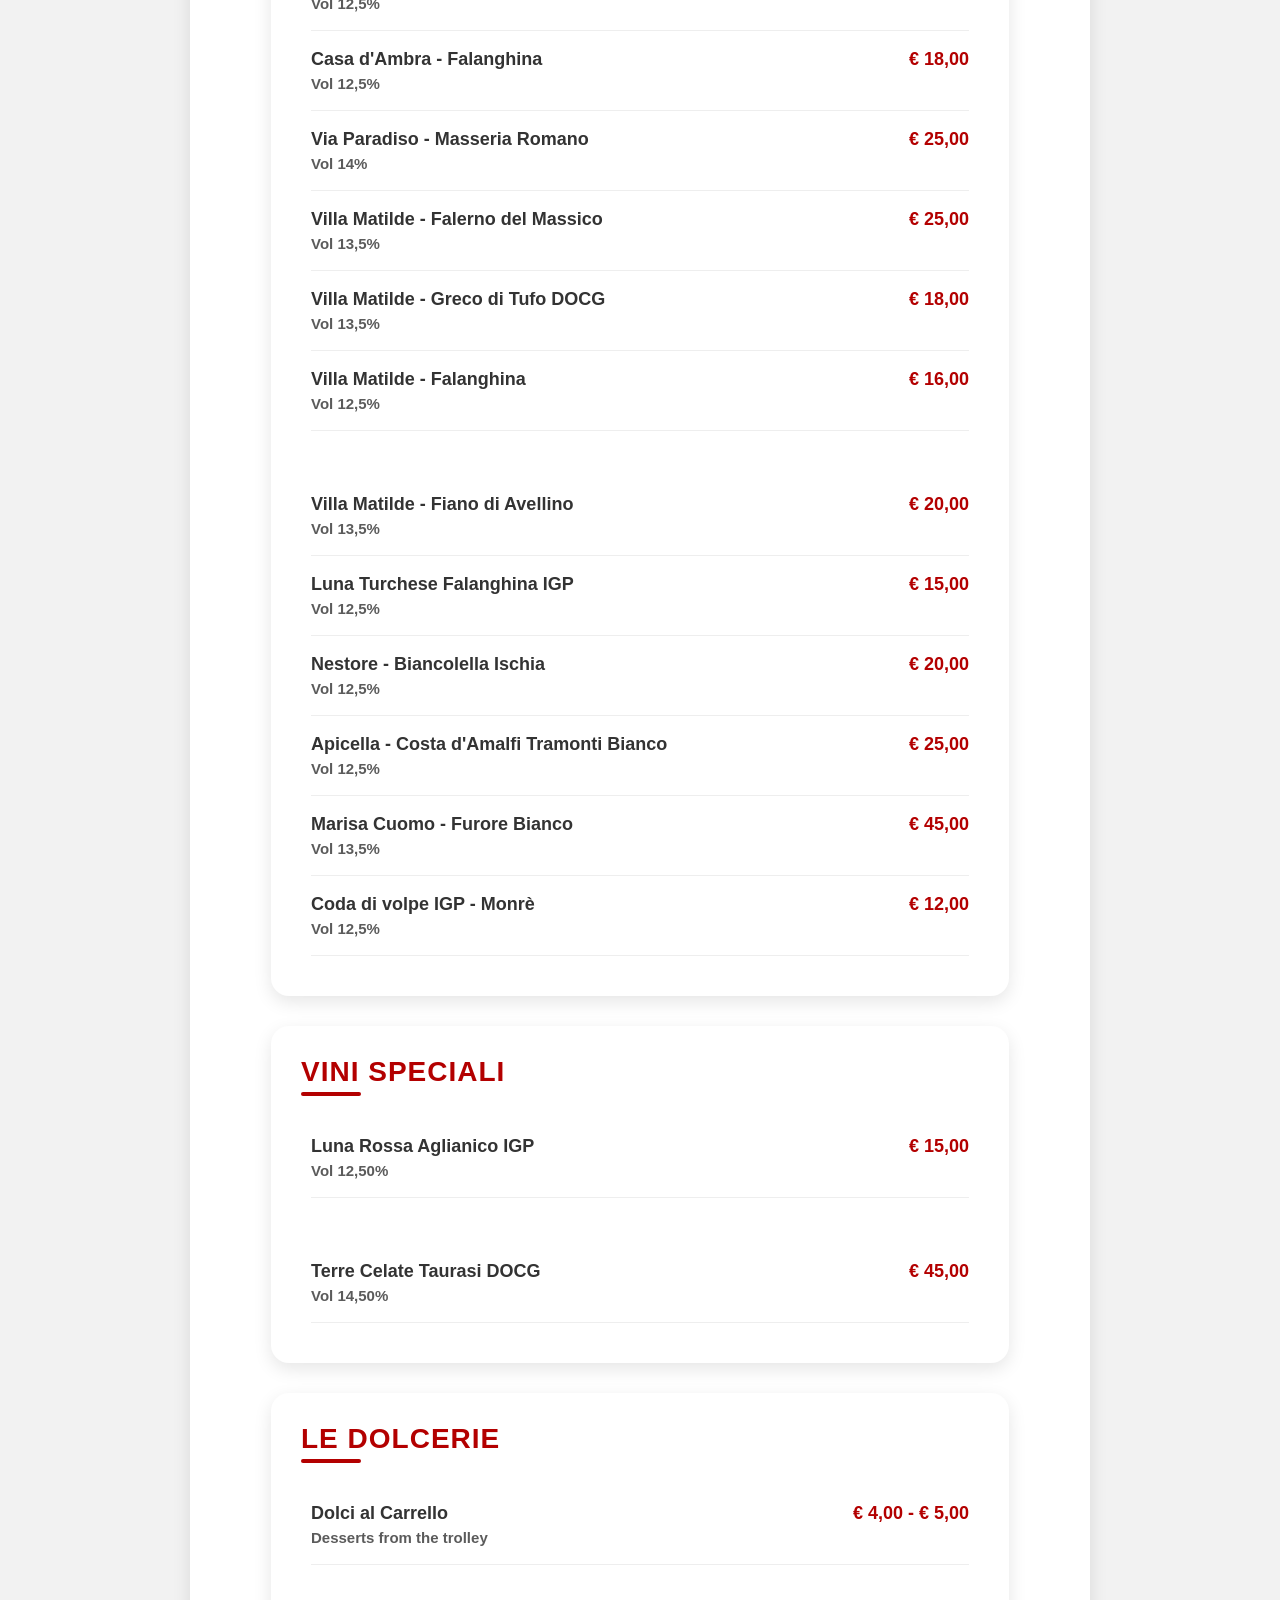
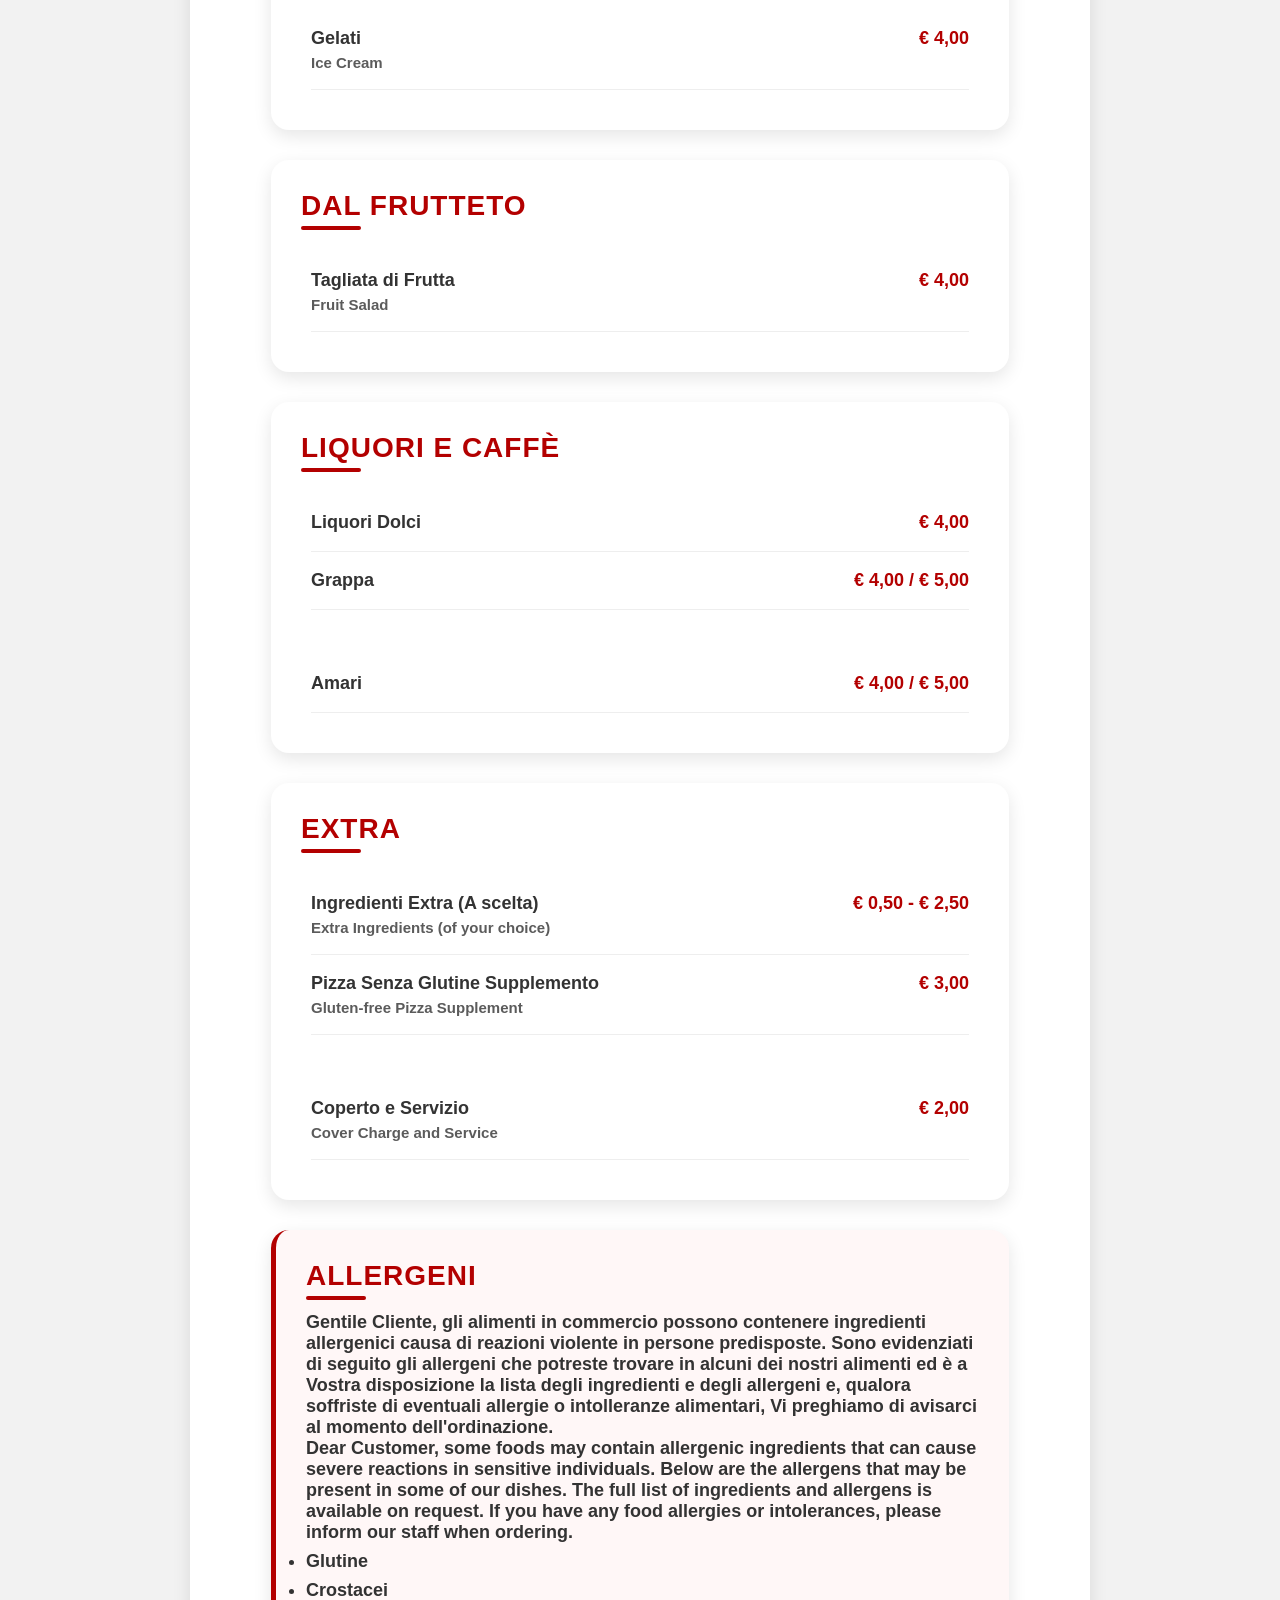
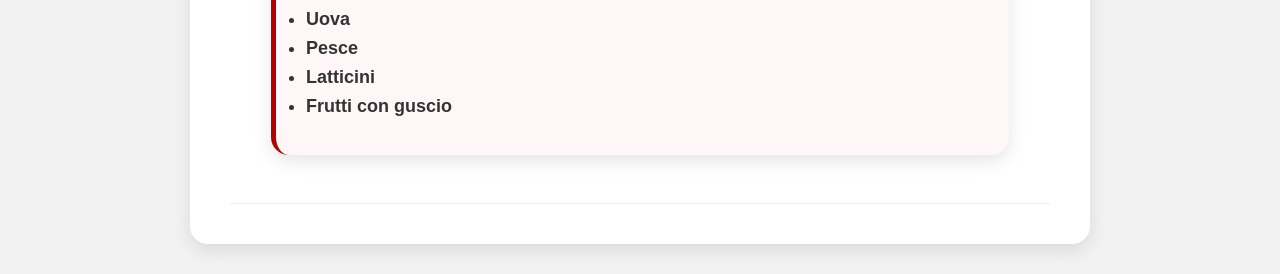
==== commit 4c7bfeb0: "Fix HTML structure and remove unused header elements" ====
--- a/index.html
+++ b/index.html
@@ -10,10 +10,9 @@
 
 <body>
 
-<header id="hero">
-  <div class="hero-overlay"></div>
-
-  <div class="hero-content"> 
+
+
+  
     <p class="subtitle">Ristorante Pizzeria</p>
     <p class="tagline">"Scopri il segreto della Luna Rossa, una pizza che ti lascerà senza parole."</p>
 
--- a/style.css
+++ b/style.css
@@ -253,14 +253,3 @@
     font-size: 14px;
   }
 }
-.logo {
-  display: flex;
-  align-items: center;
-  justify-content: center;
-  gap: 12px; /* spazio tra testo e immagine */
-}
-
-.logo-img {
-  width: 70px;   /* puoi aumentare o diminuire */
-  height: auto;
-}
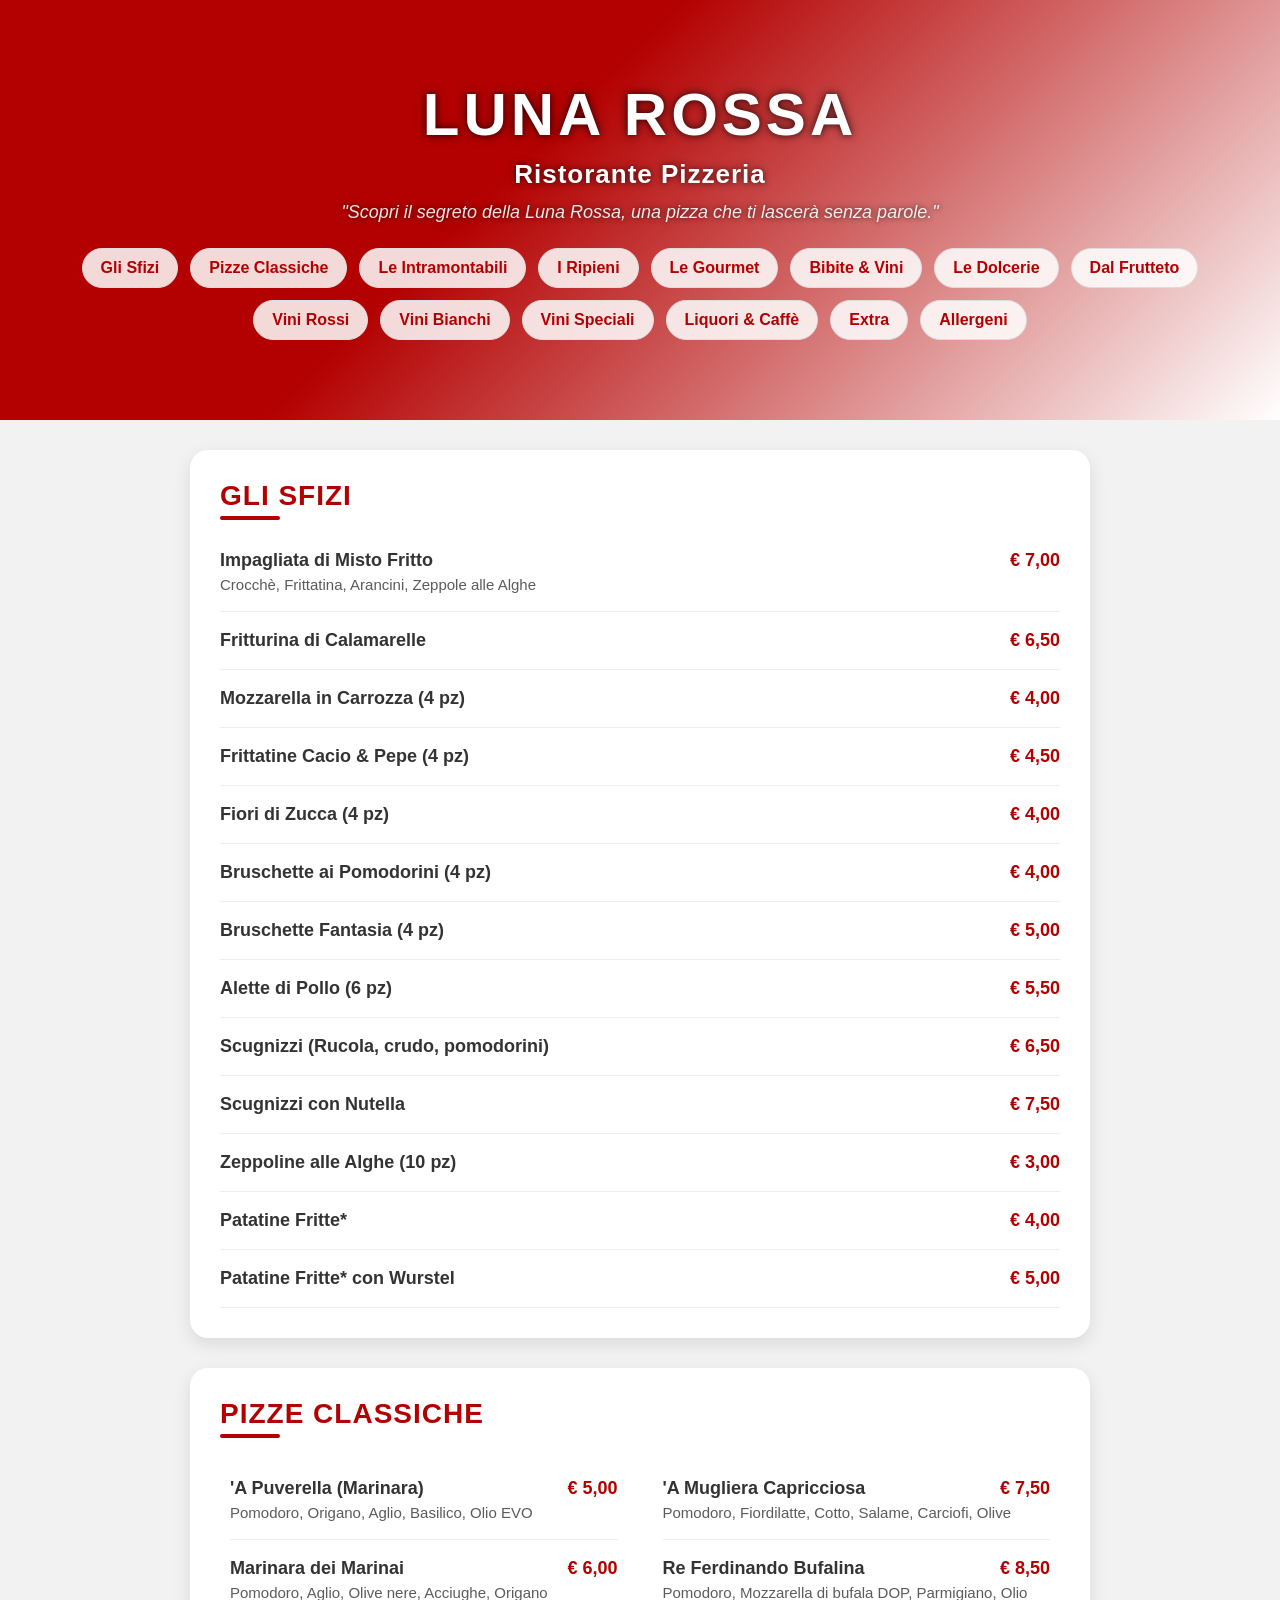
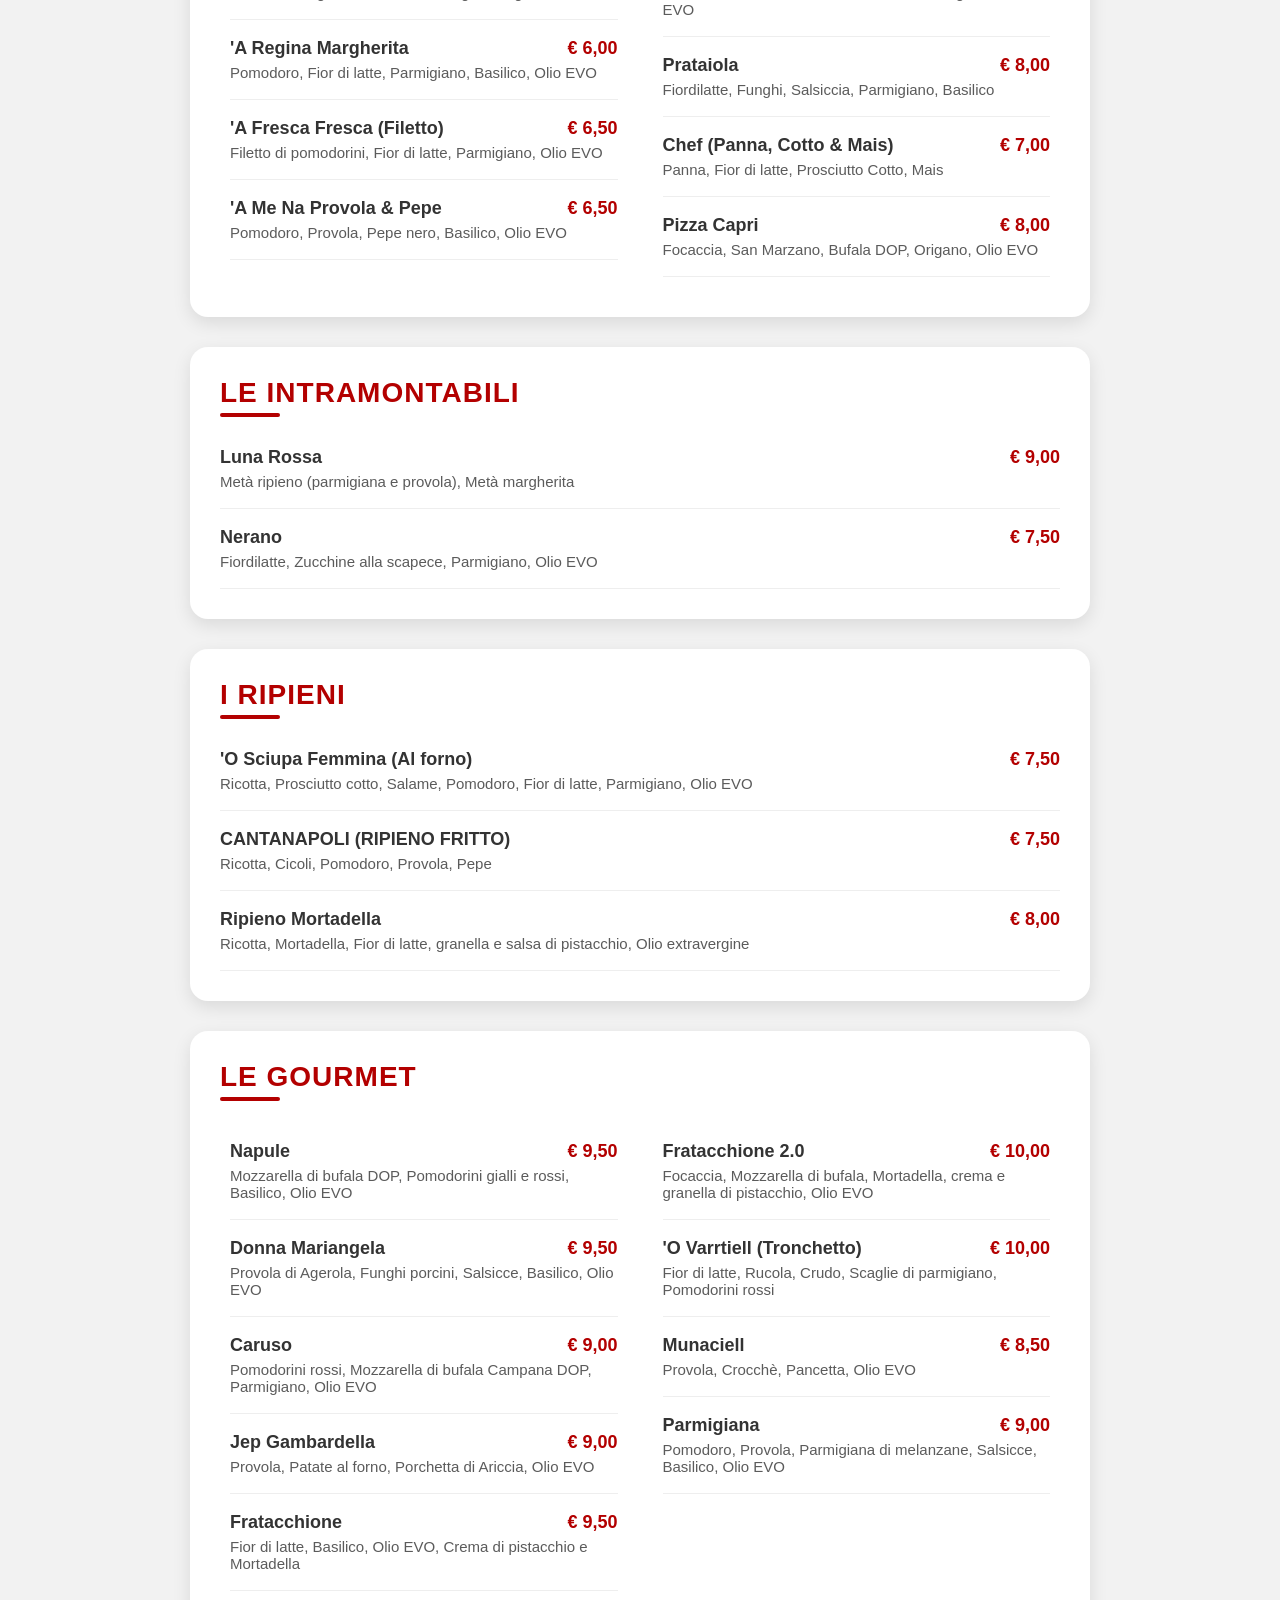
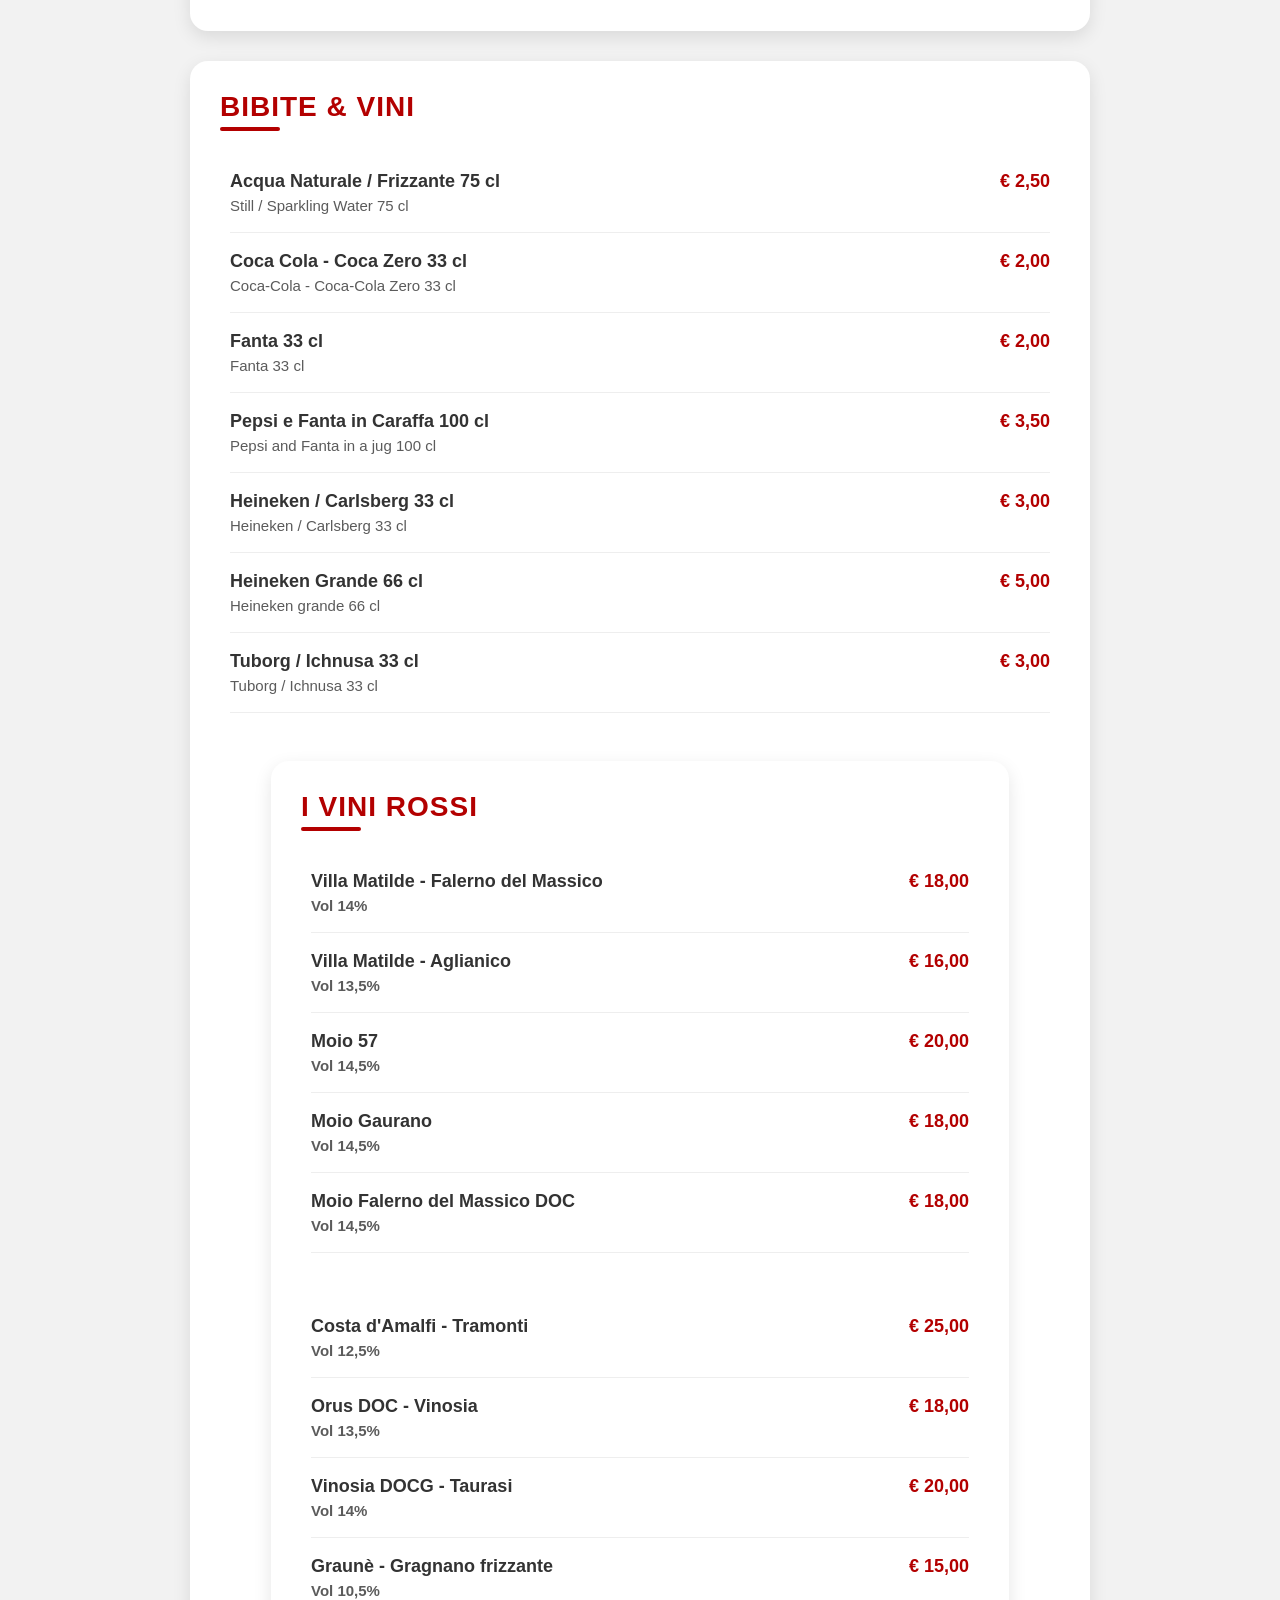
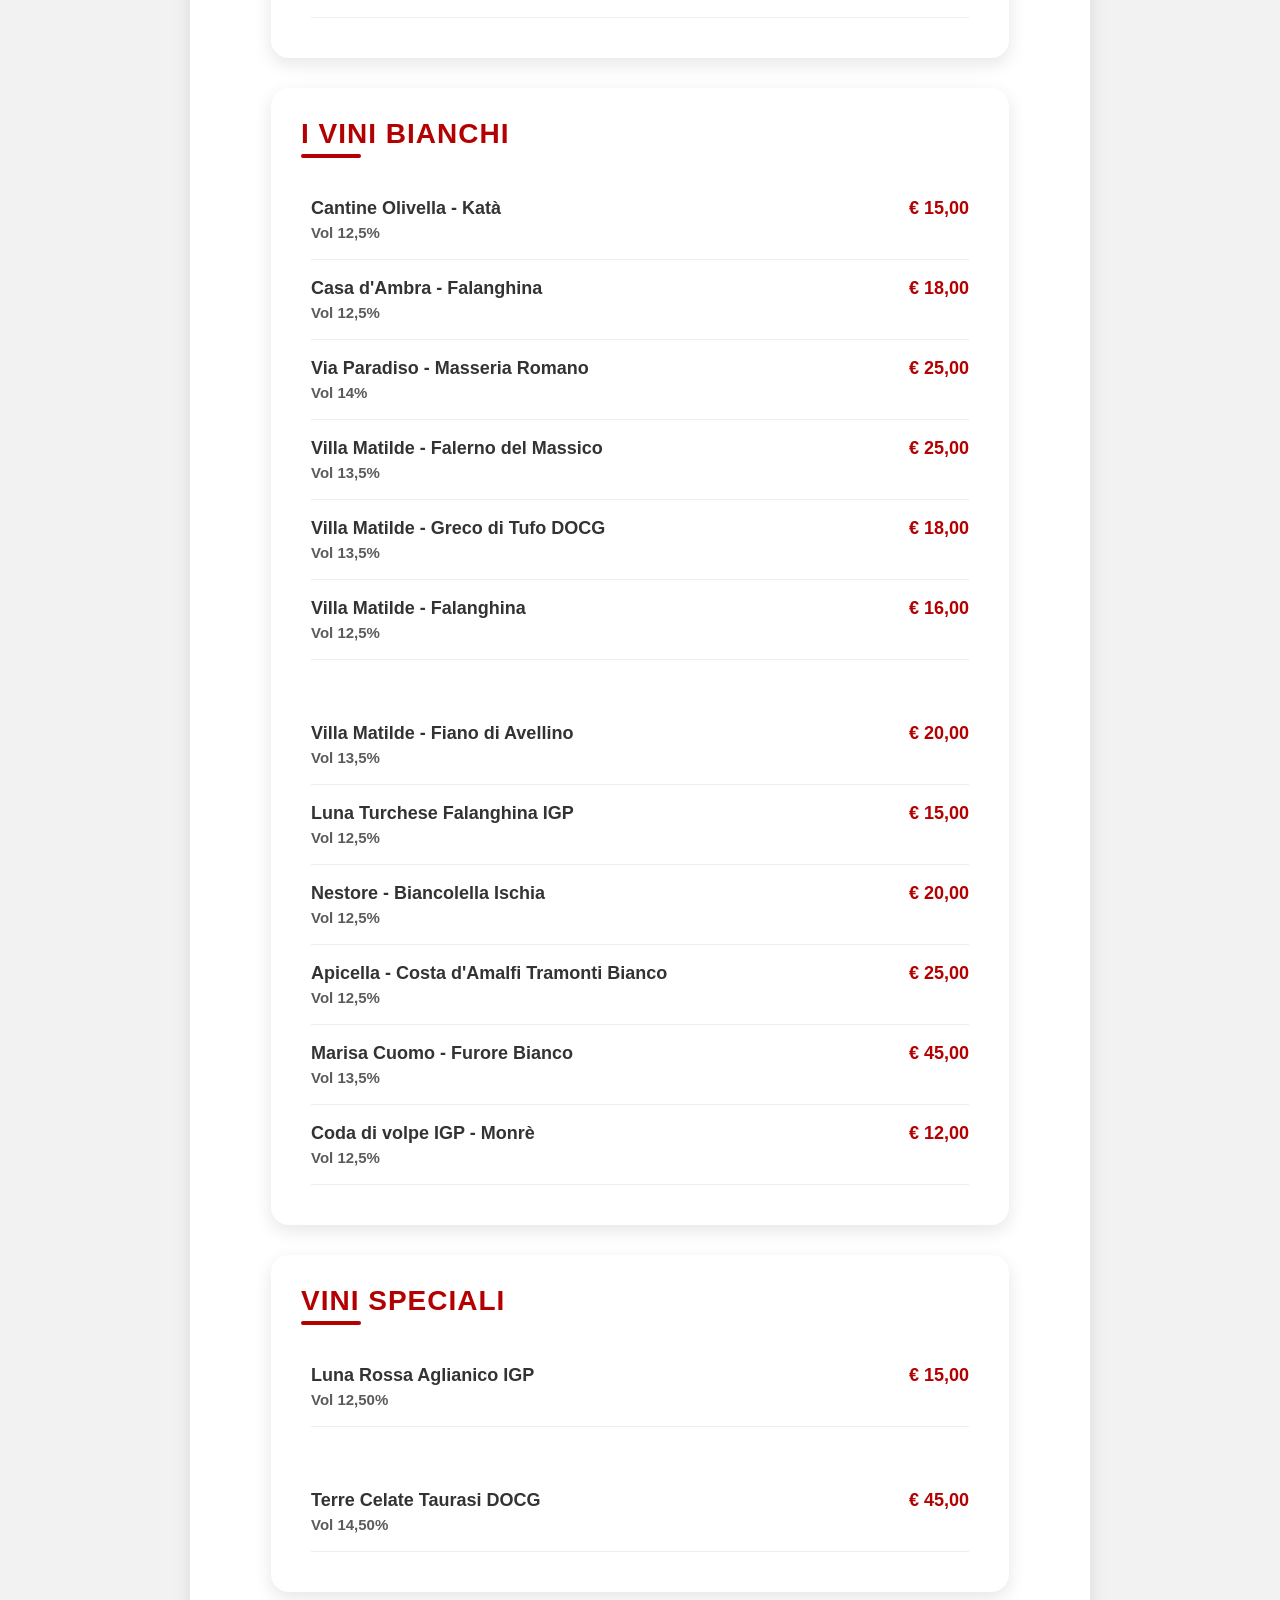
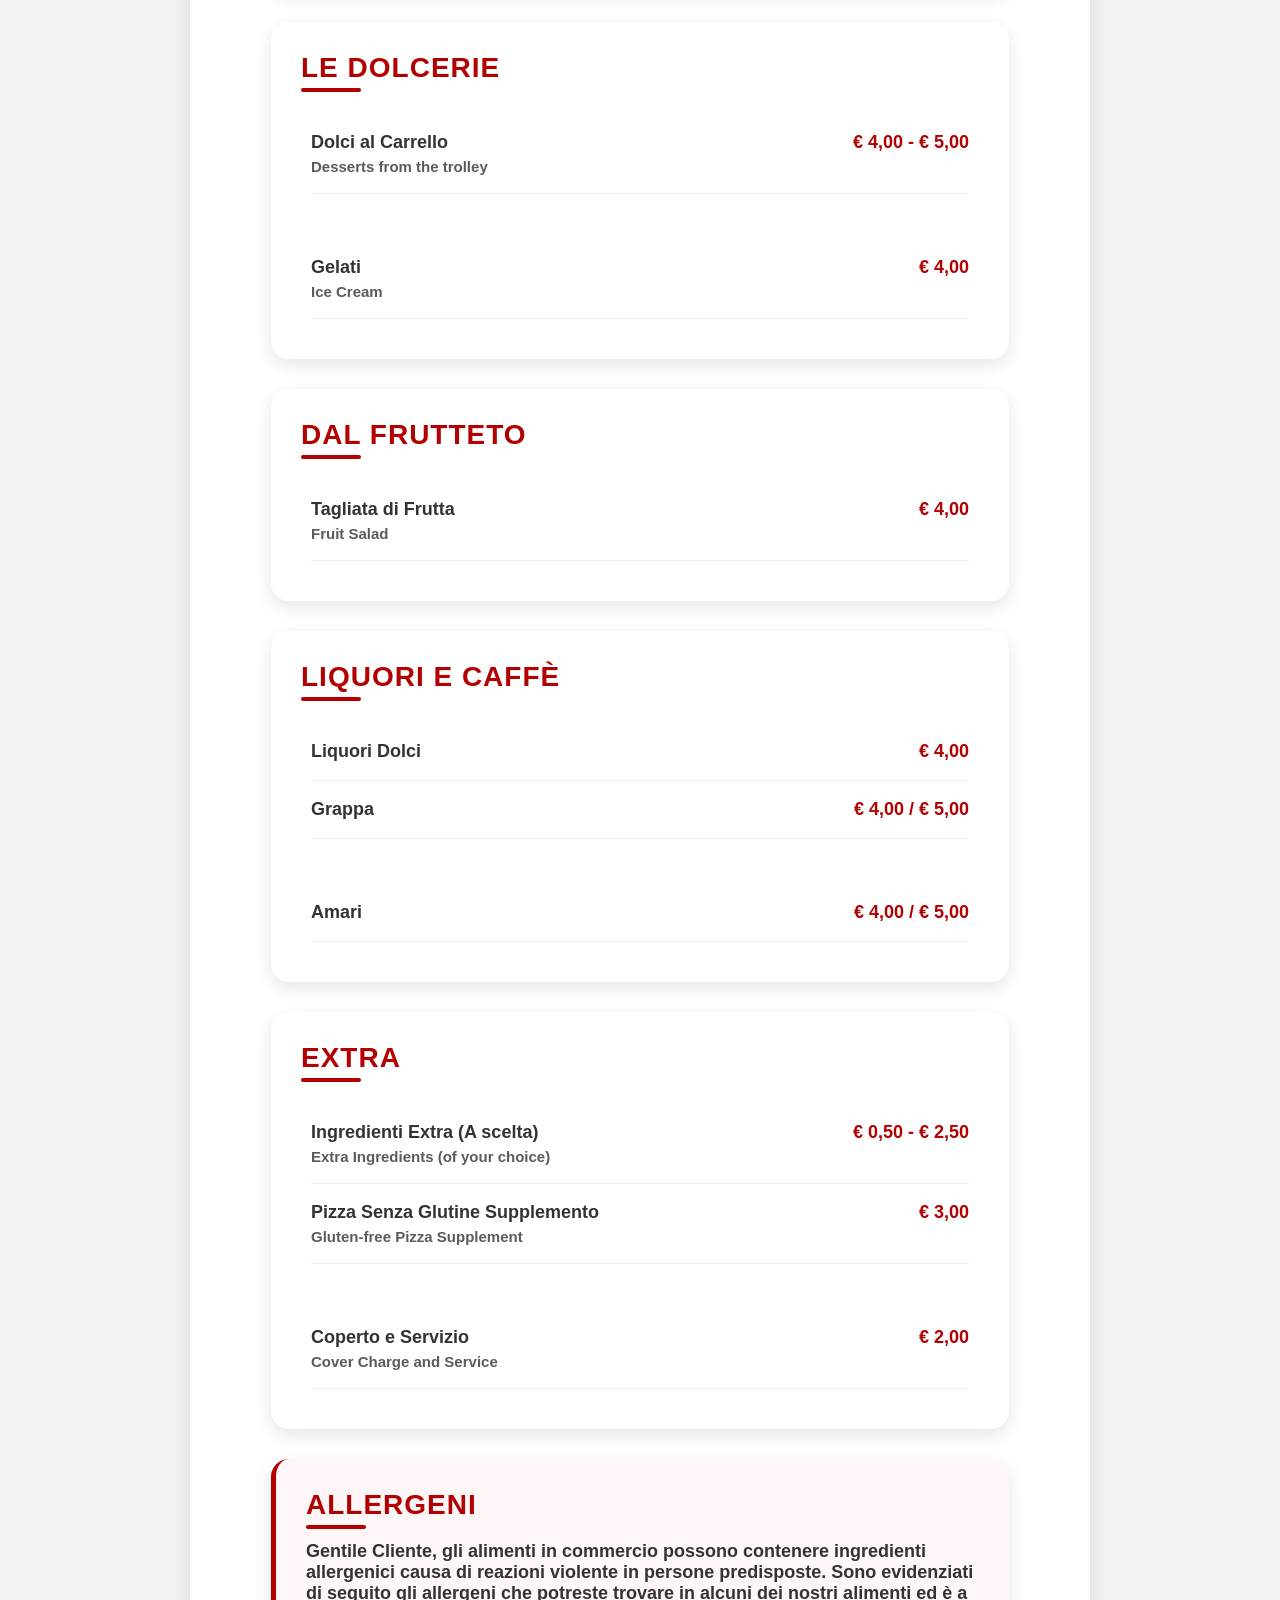
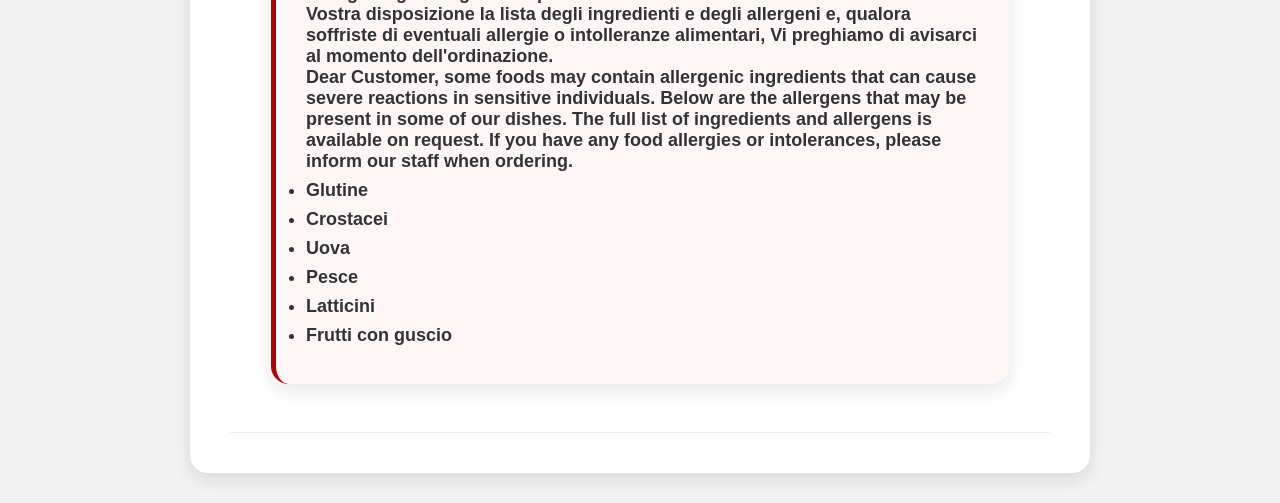
==== commit e6fbd38e: "Add header section and update HTML structure" ====
--- a/index.html
+++ b/index.html
@@ -10,9 +10,12 @@
 
 <body>
 
-
-
-  
+<header id="hero">
+  <div class="hero-overlay"></div>
+
+  <div class="hero-content">
+    <div class="logo">LUNA ROSSA</div>
+
     <p class="subtitle">Ristorante Pizzeria</p>
     <p class="tagline">"Scopri il segreto della Luna Rossa, una pizza che ti lascerà senza parole."</p>
 
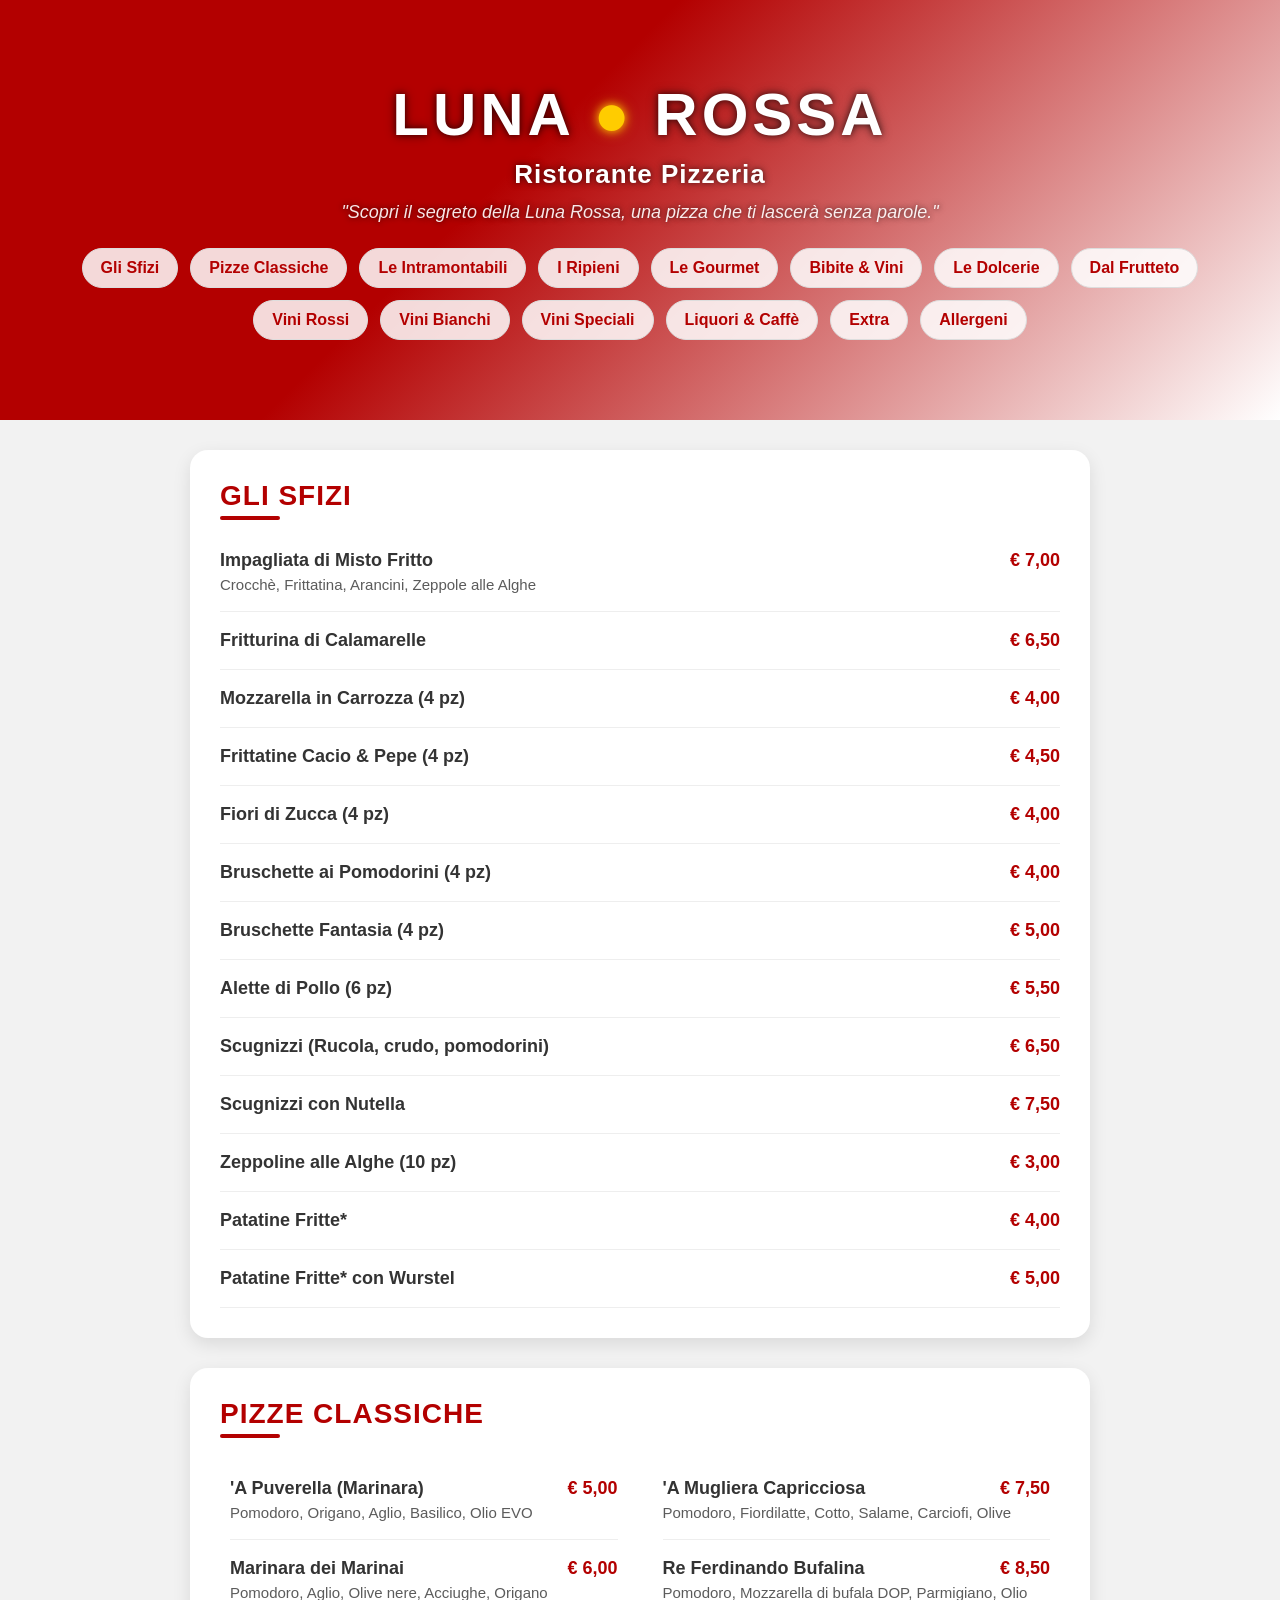
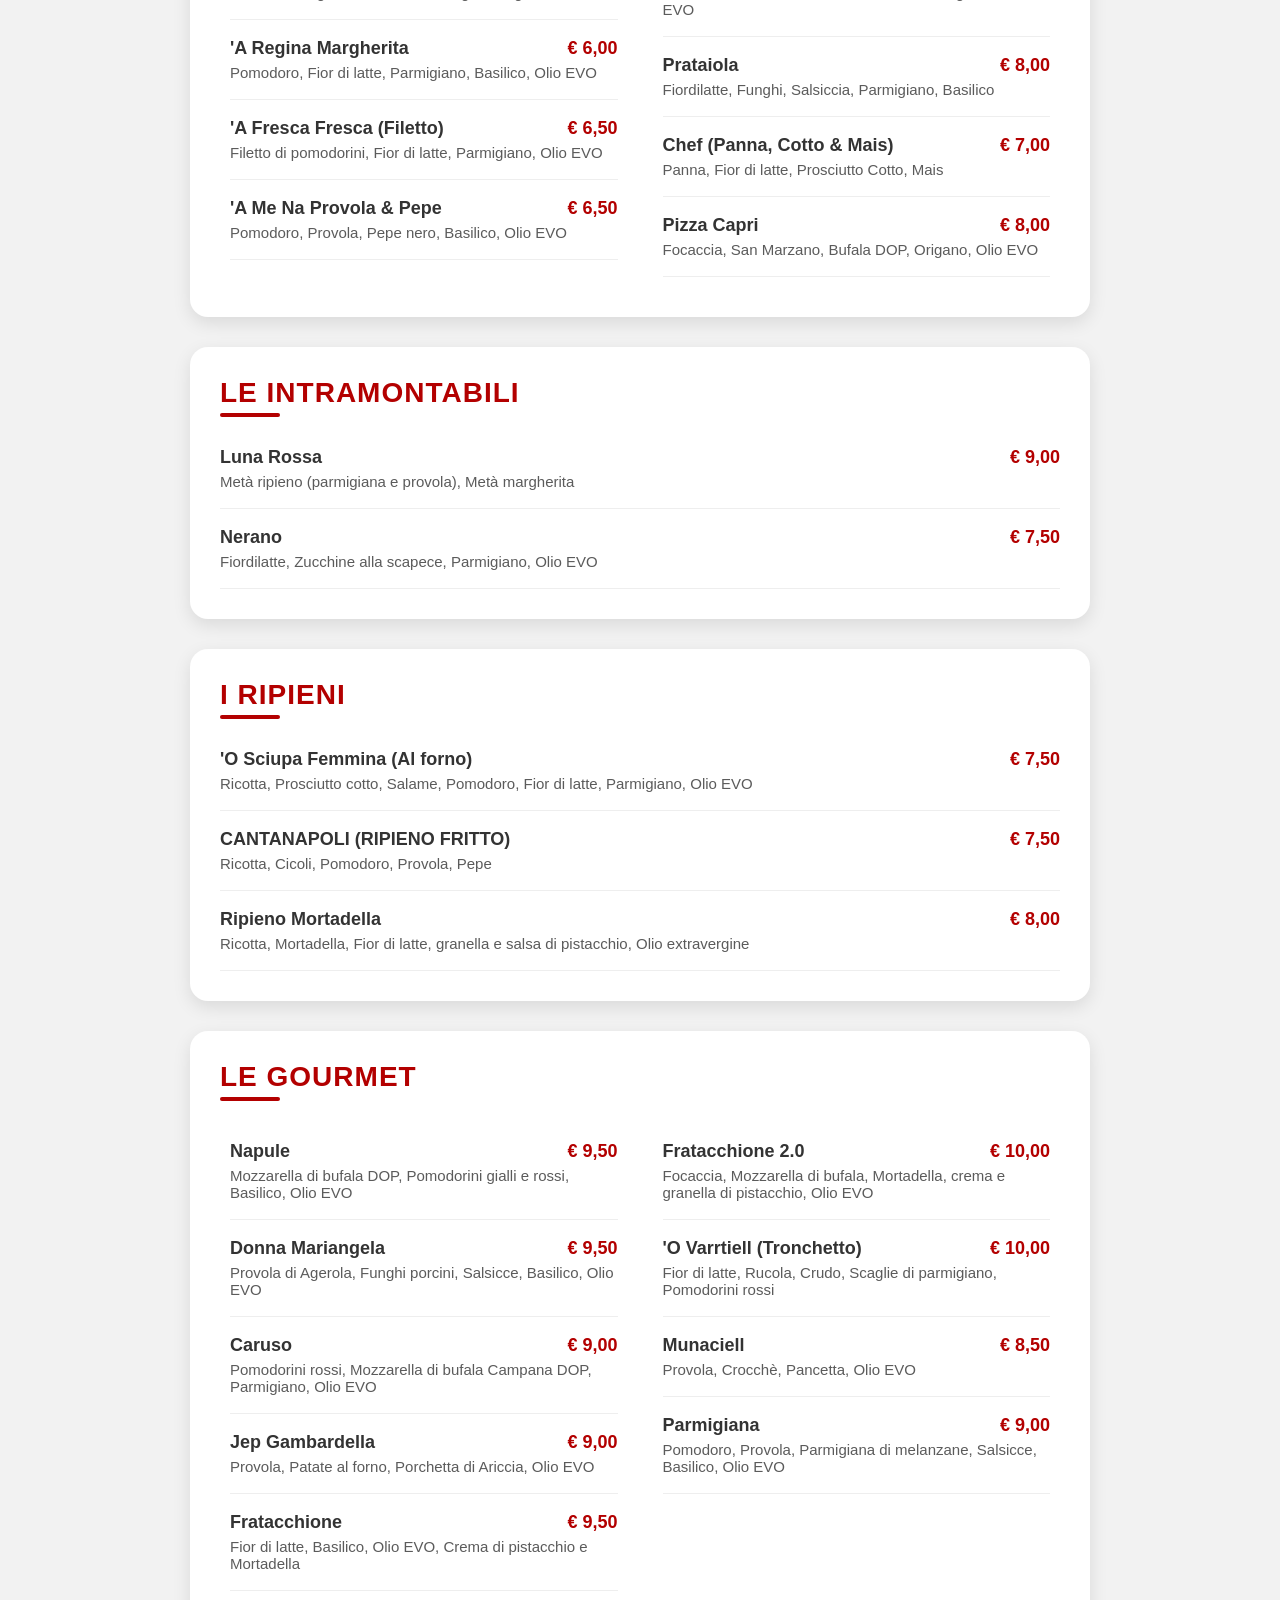
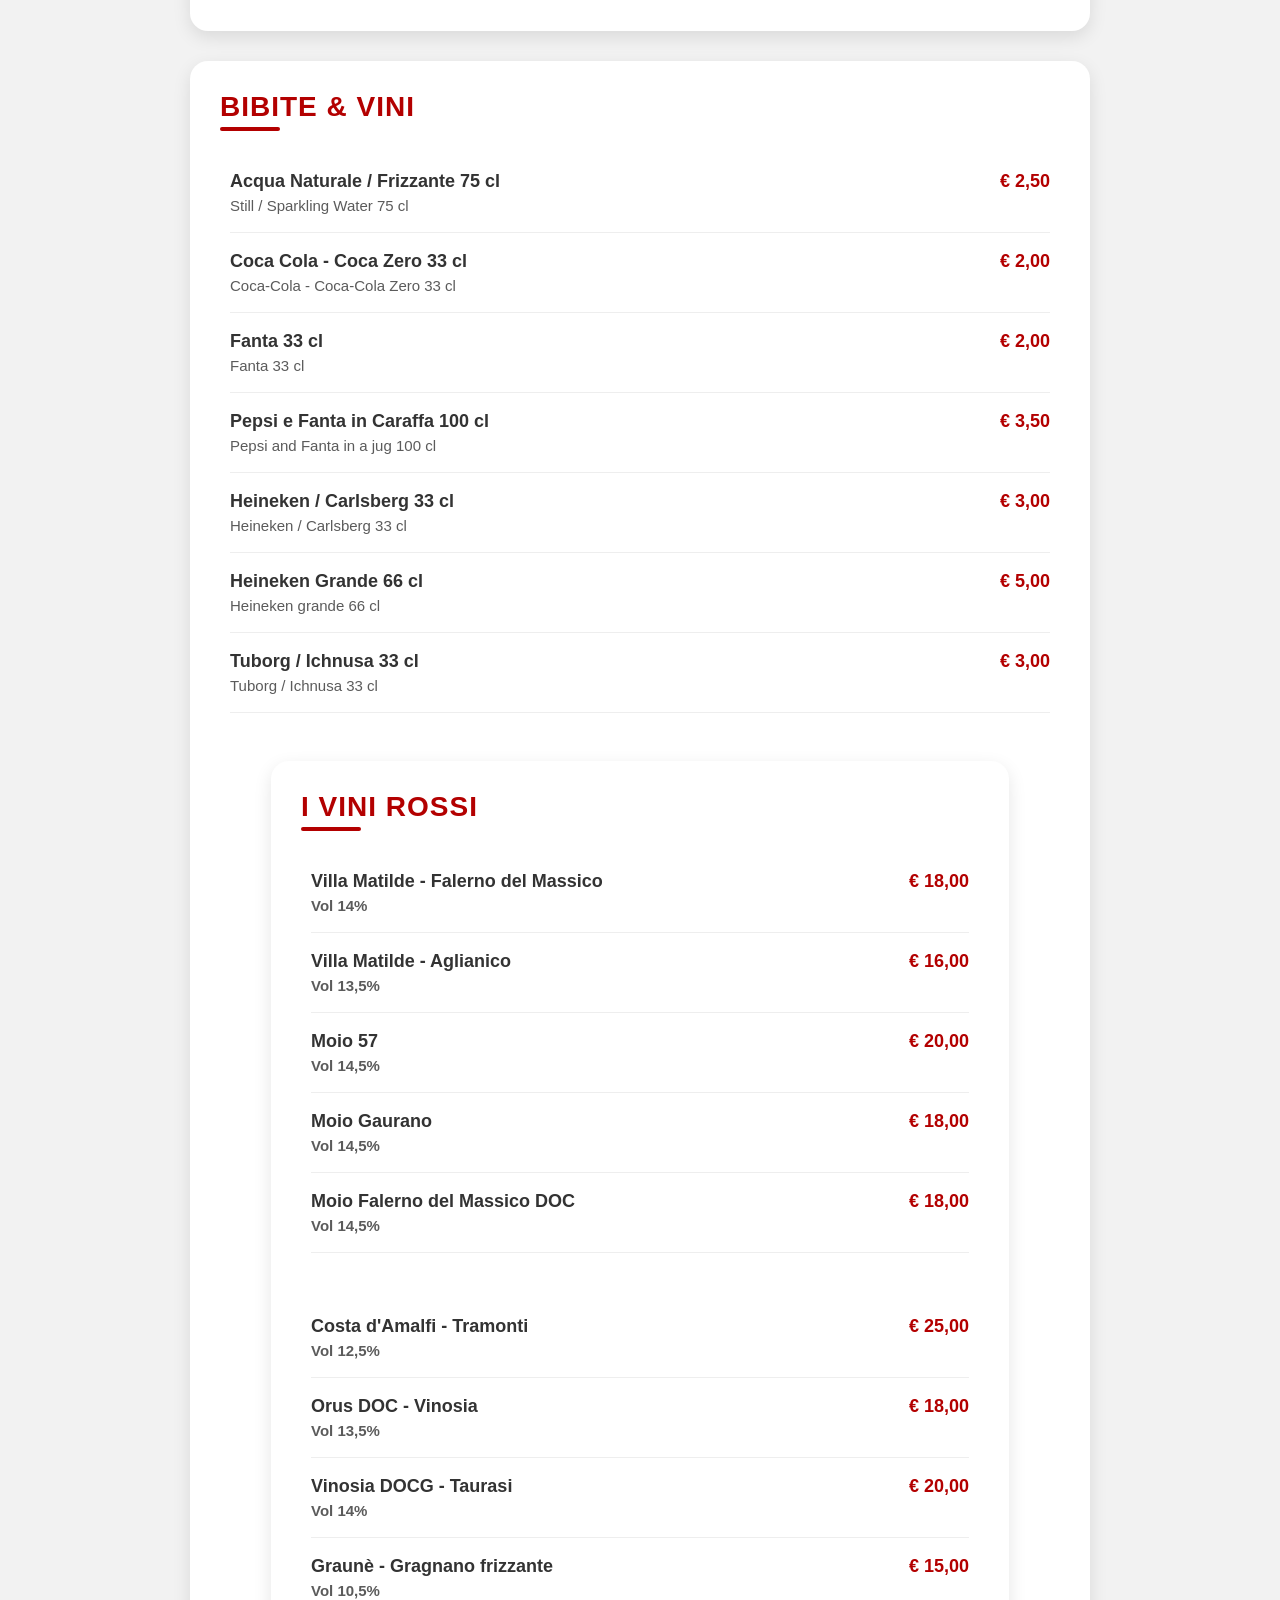
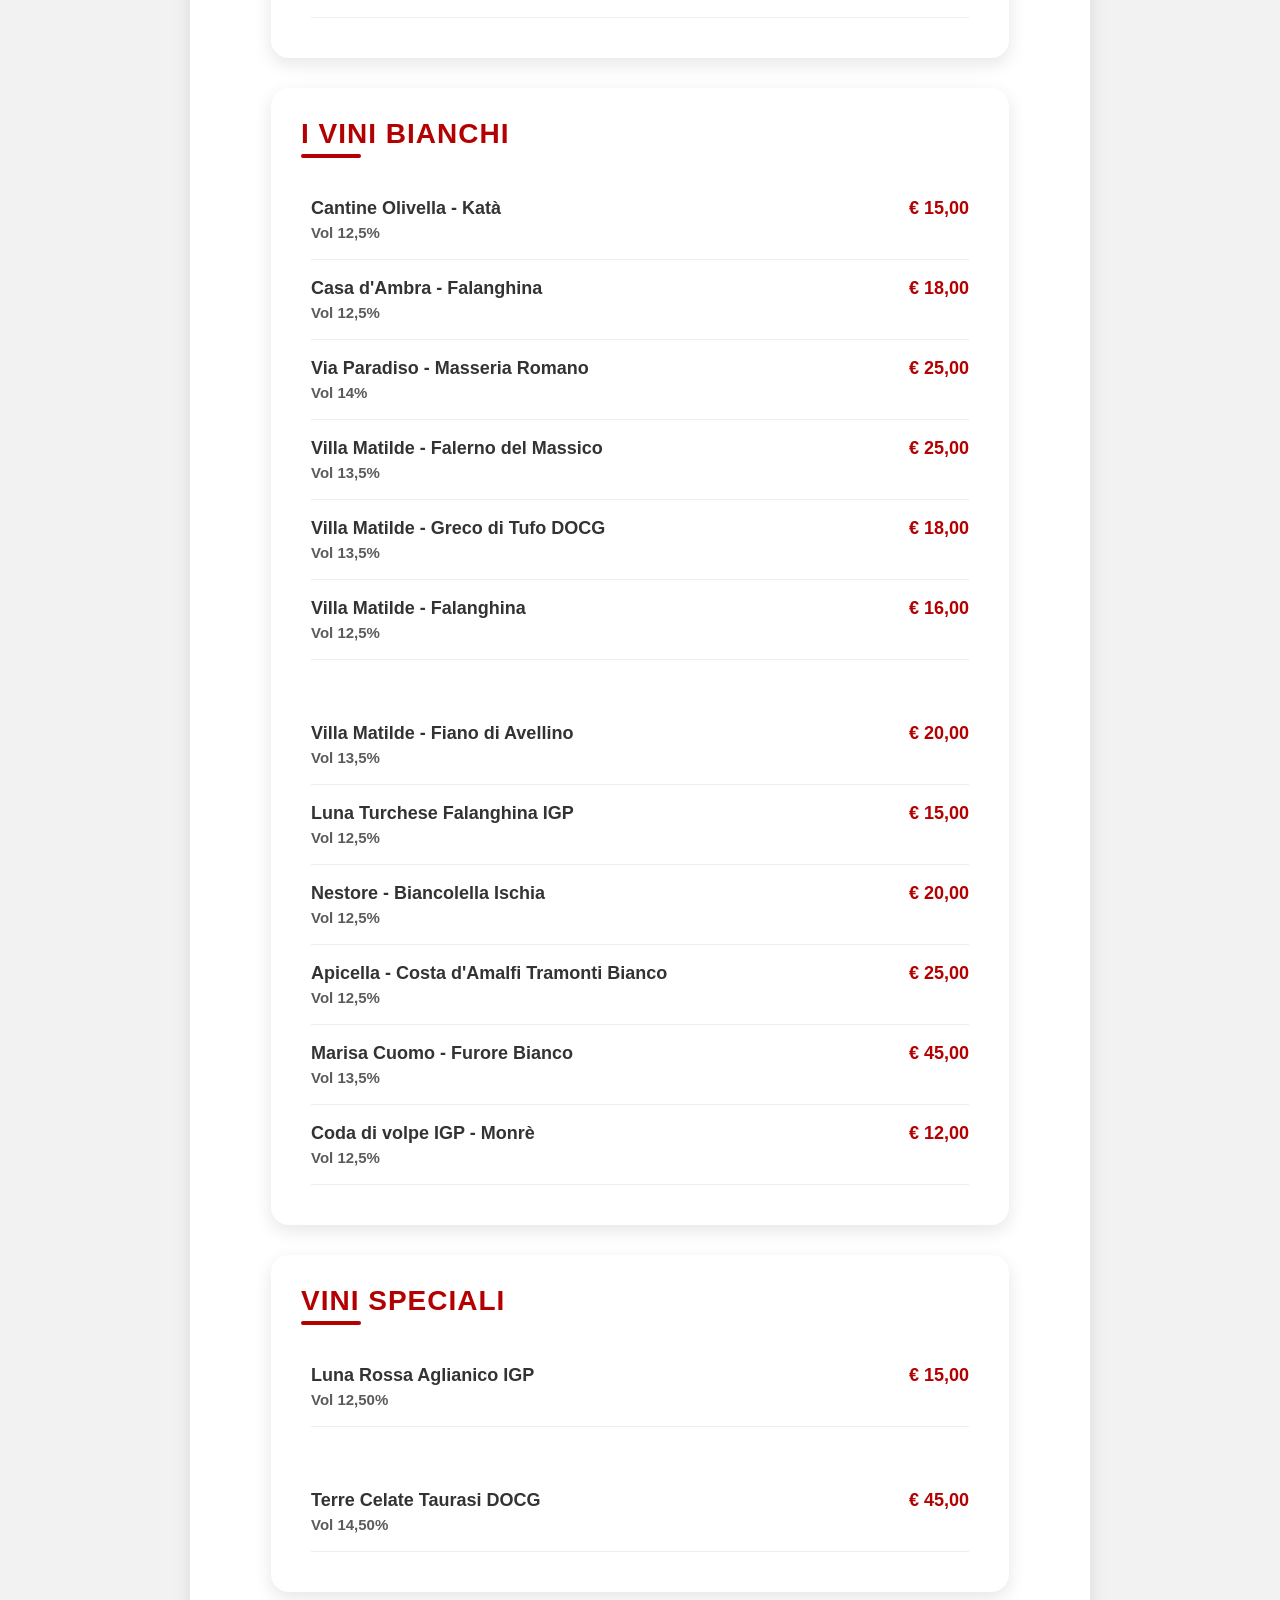
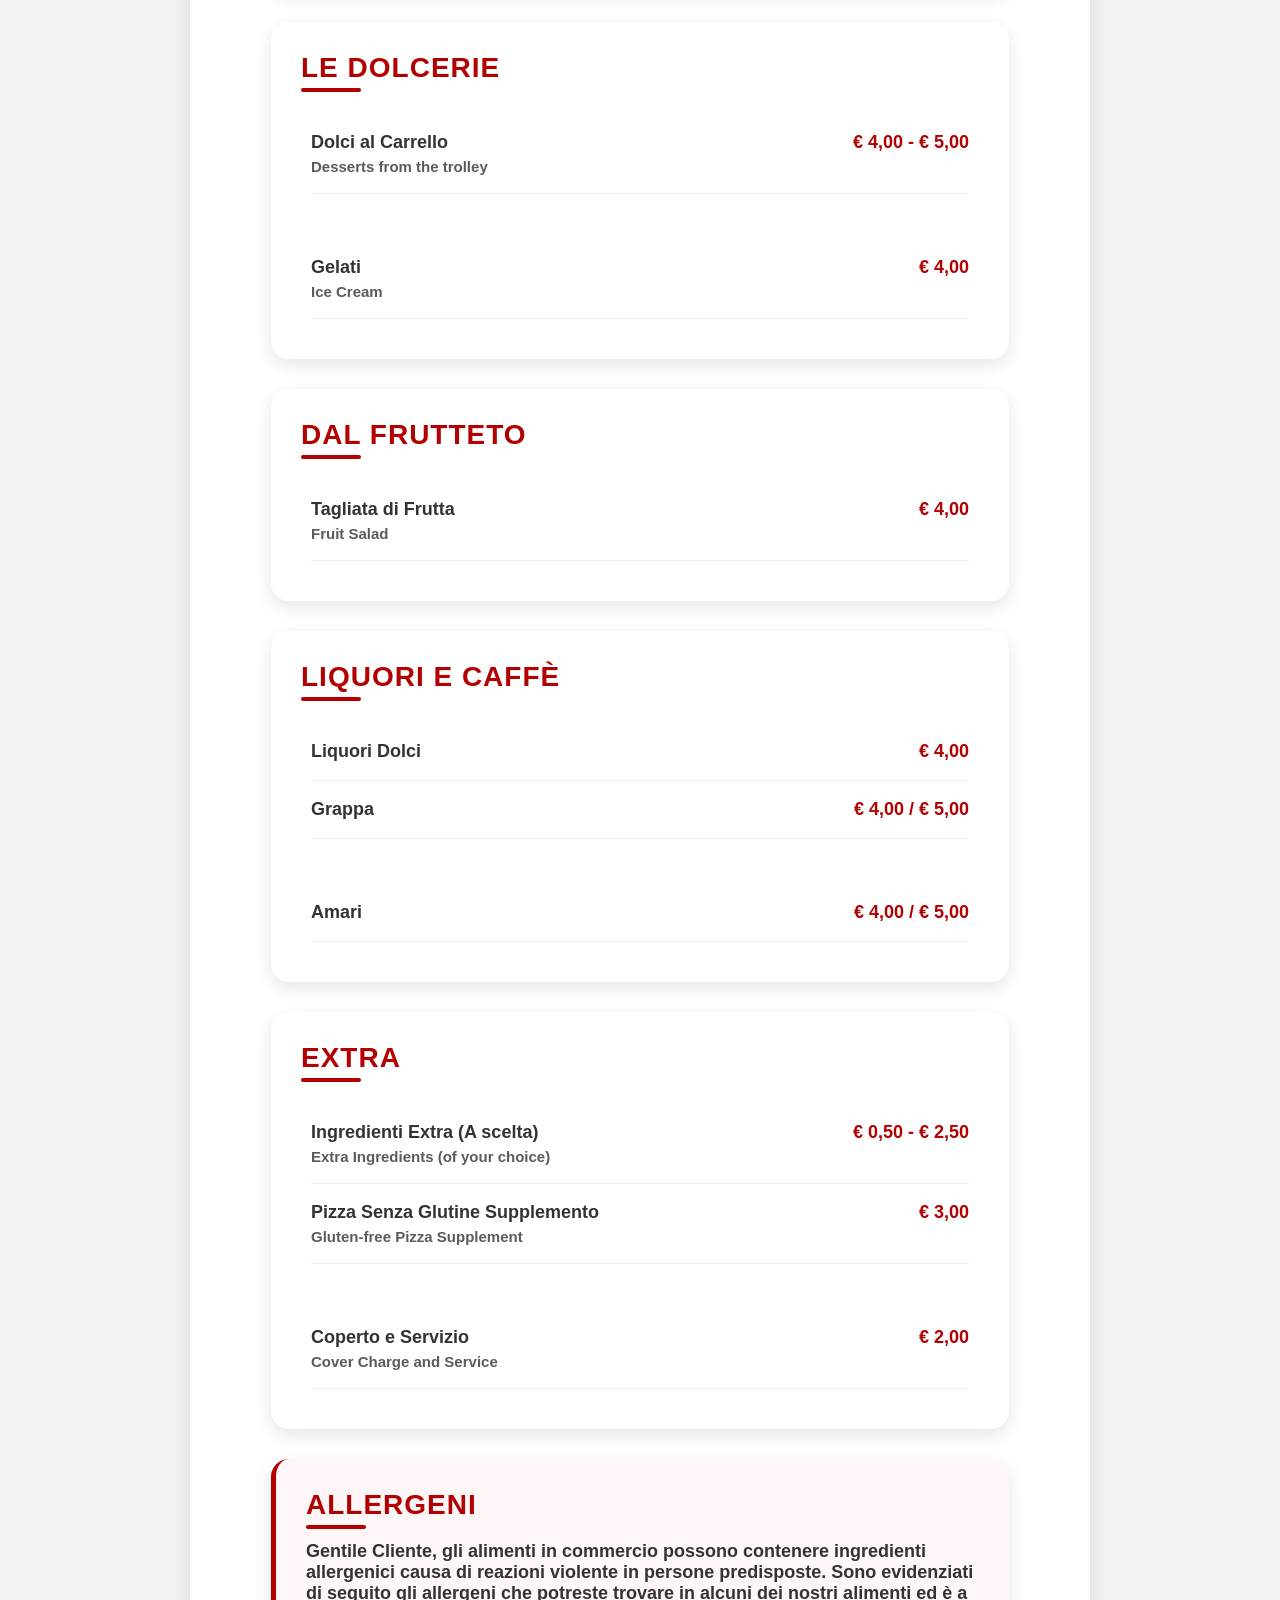
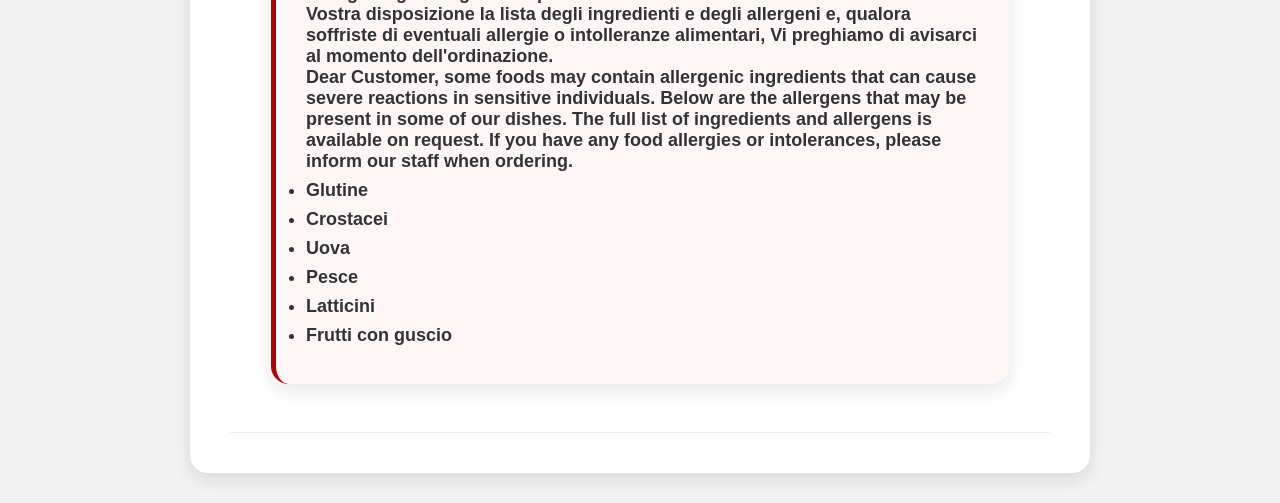
==== commit a4b0a13f: "Update logo text in index.html" ====
--- a/index.html
+++ b/index.html
@@ -14,8 +14,7 @@
   <div class="hero-overlay"></div>
 
   <div class="hero-content">
-    <div class="logo">LUNA ROSSA</div>
-
+    <div class="logo">LUNA <span>●</span> ROSSA</div>
     <p class="subtitle">Ristorante Pizzeria</p>
     <p class="tagline">"Scopri il segreto della Luna Rossa, una pizza che ti lascerà senza parole."</p>
 
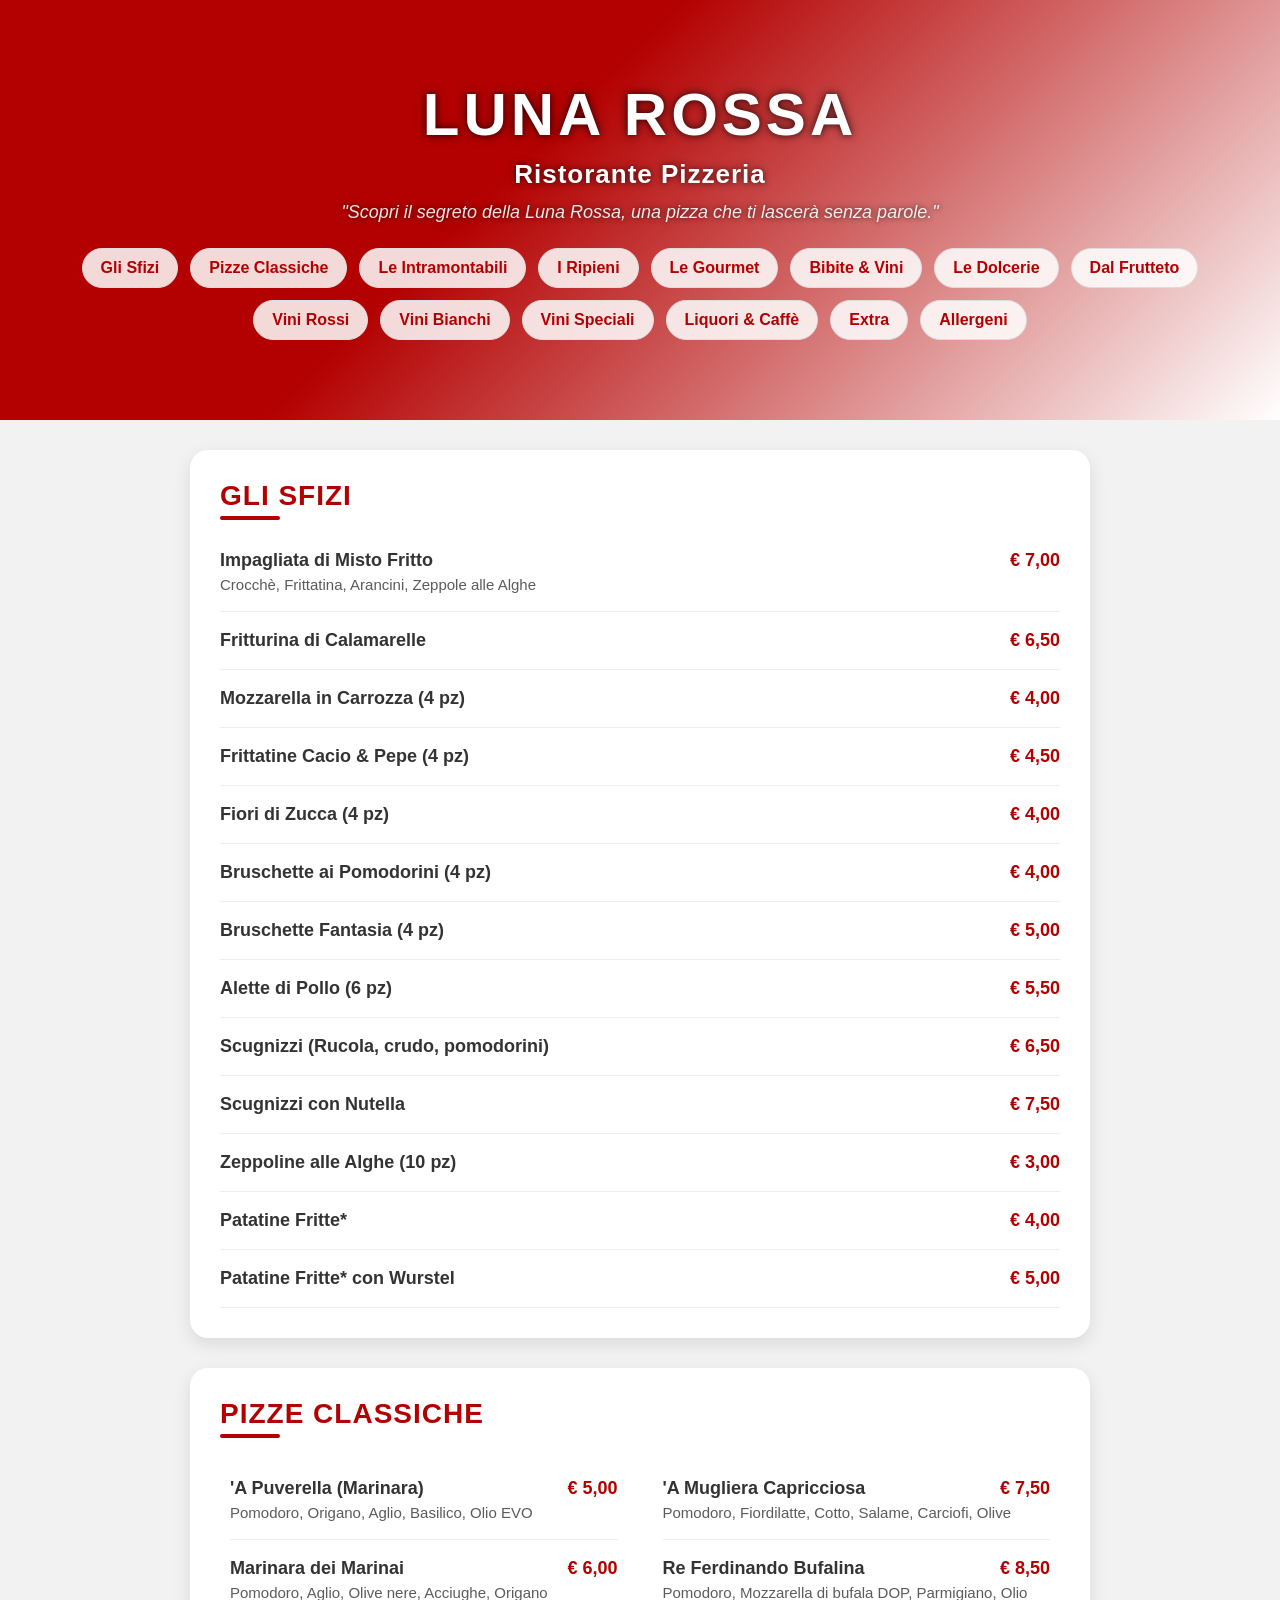
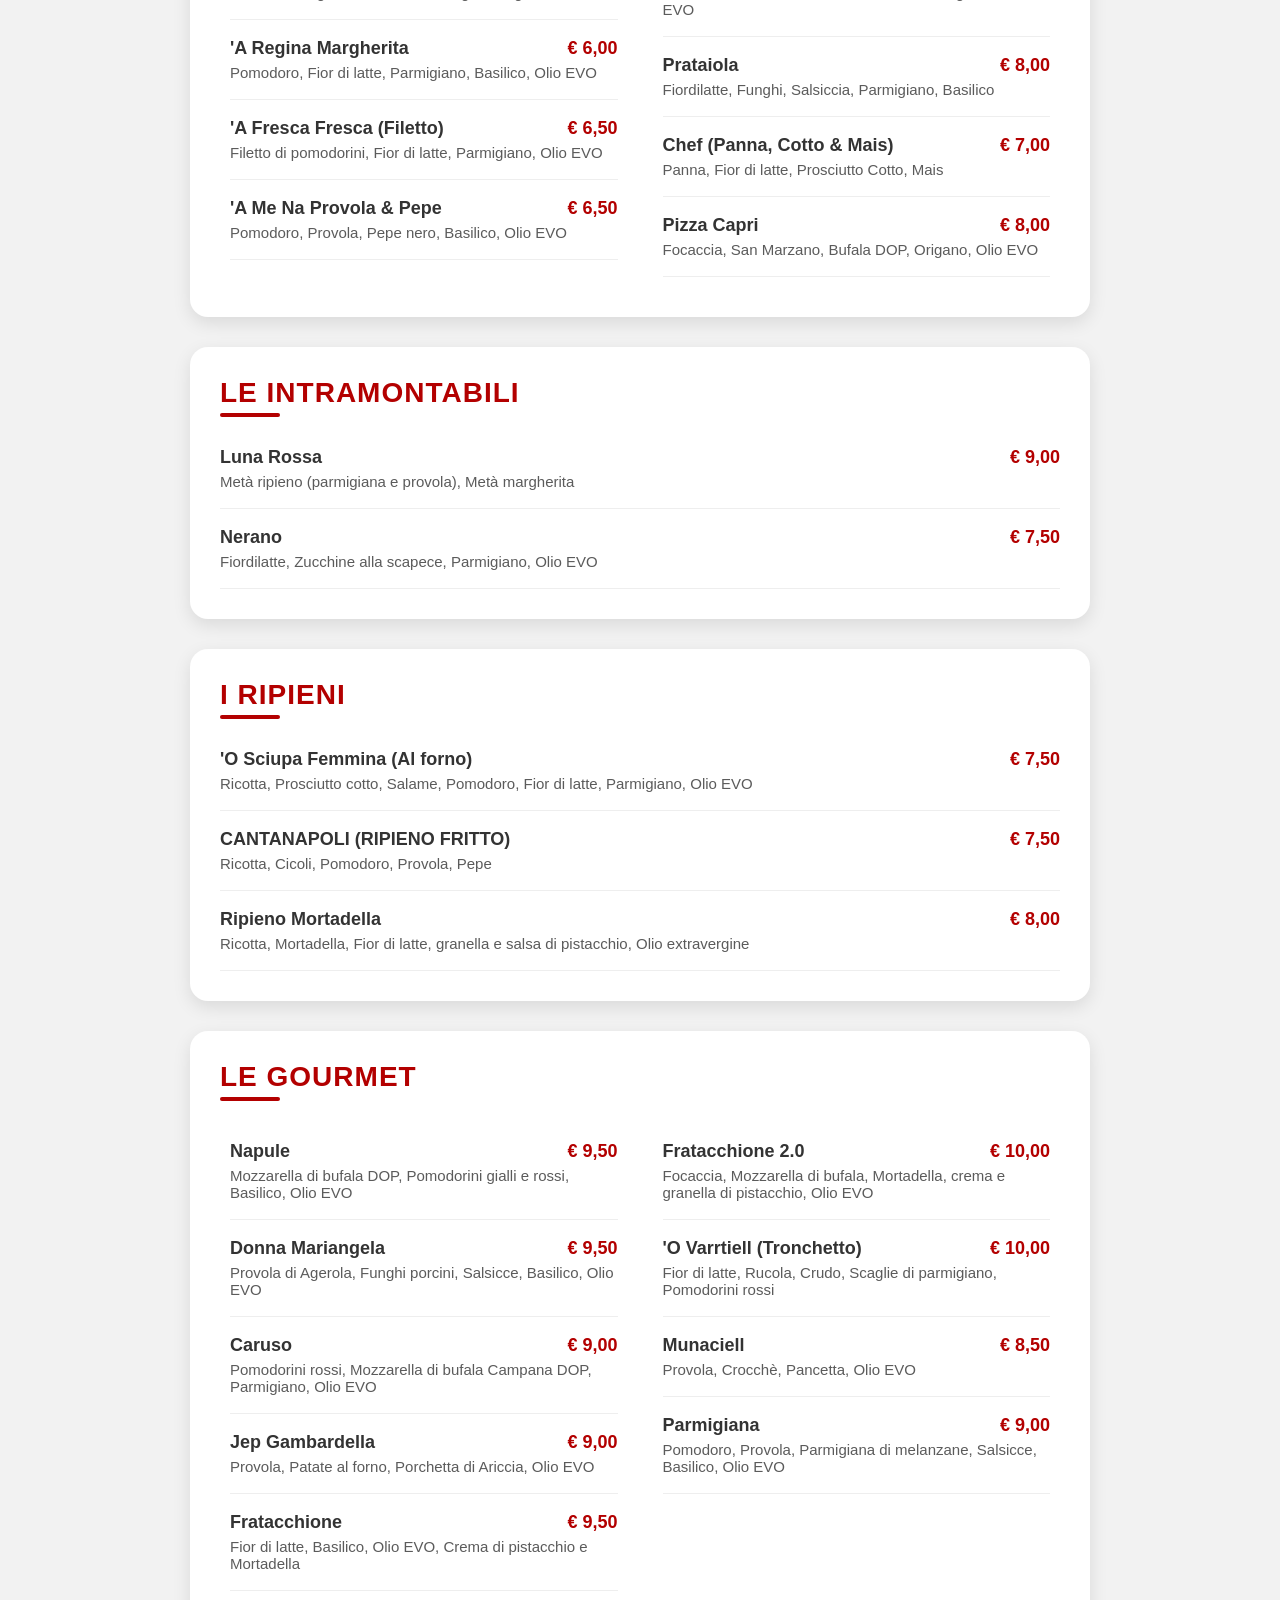
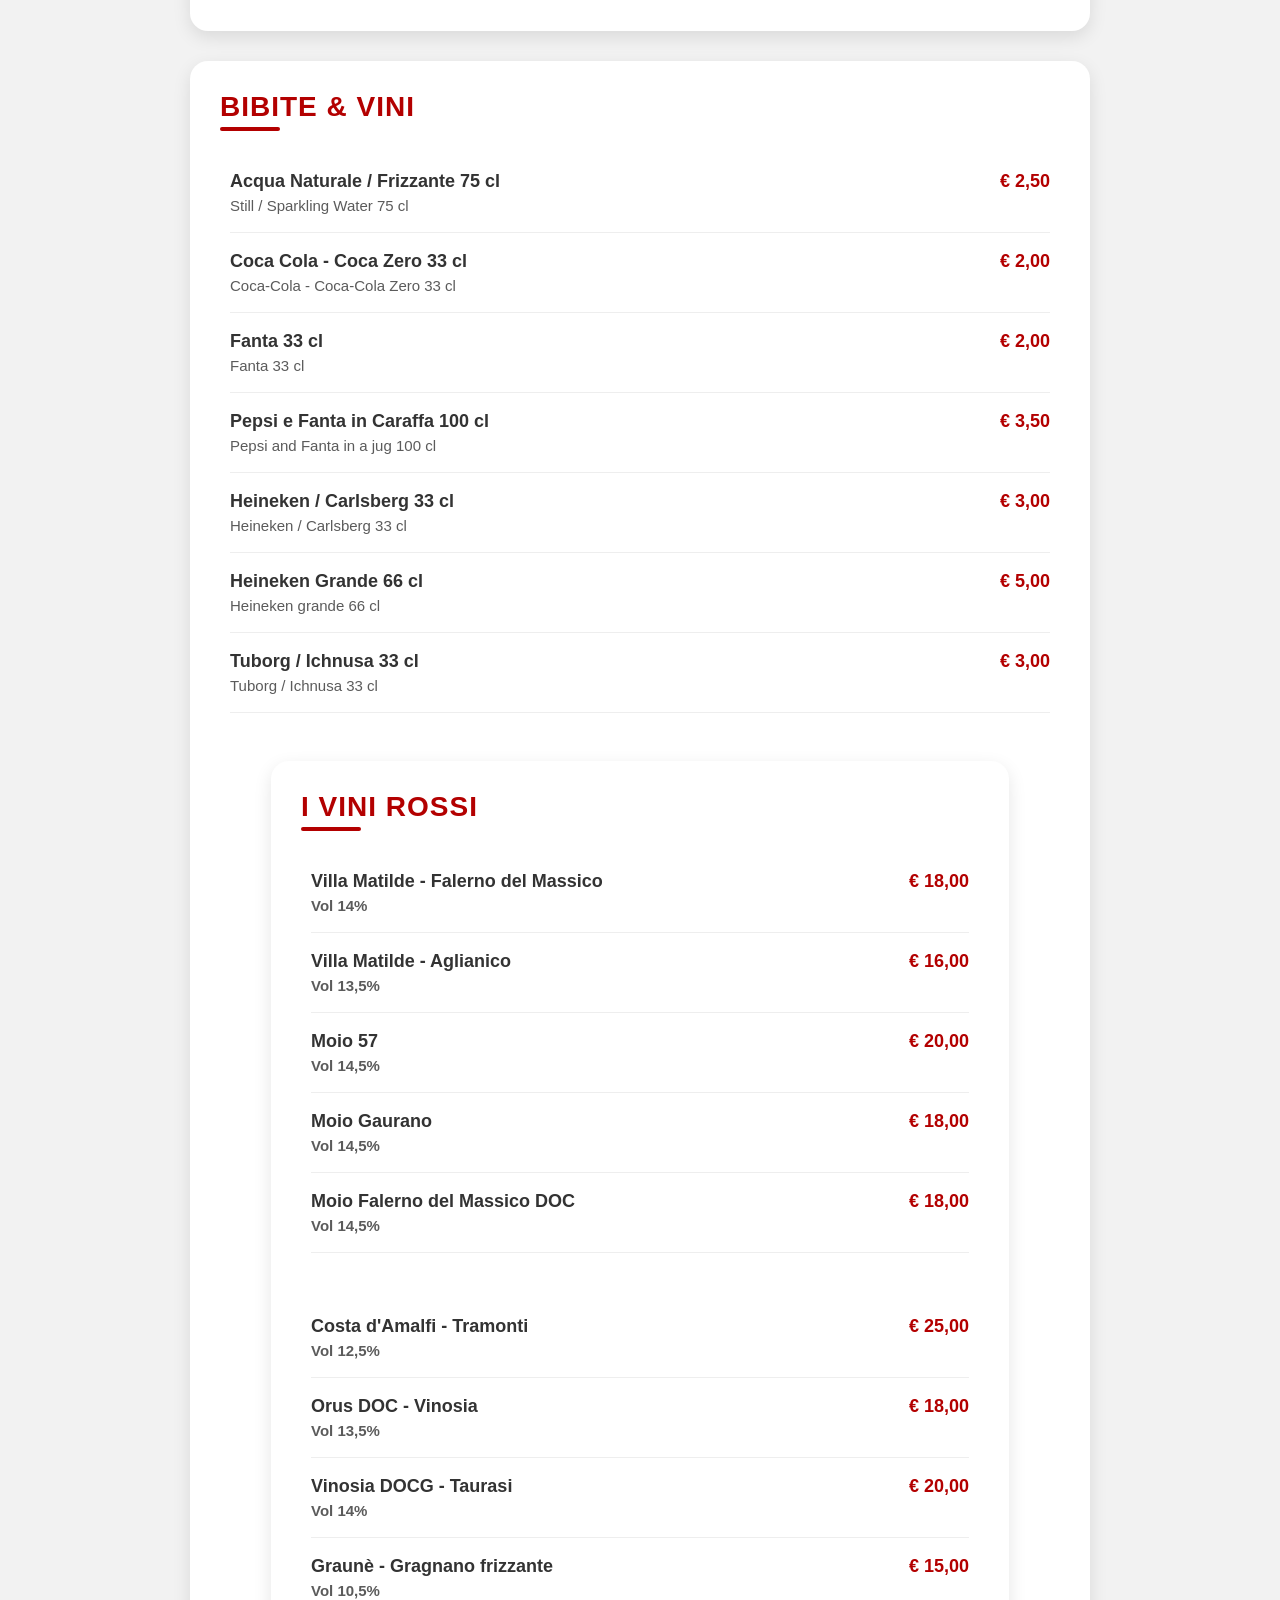
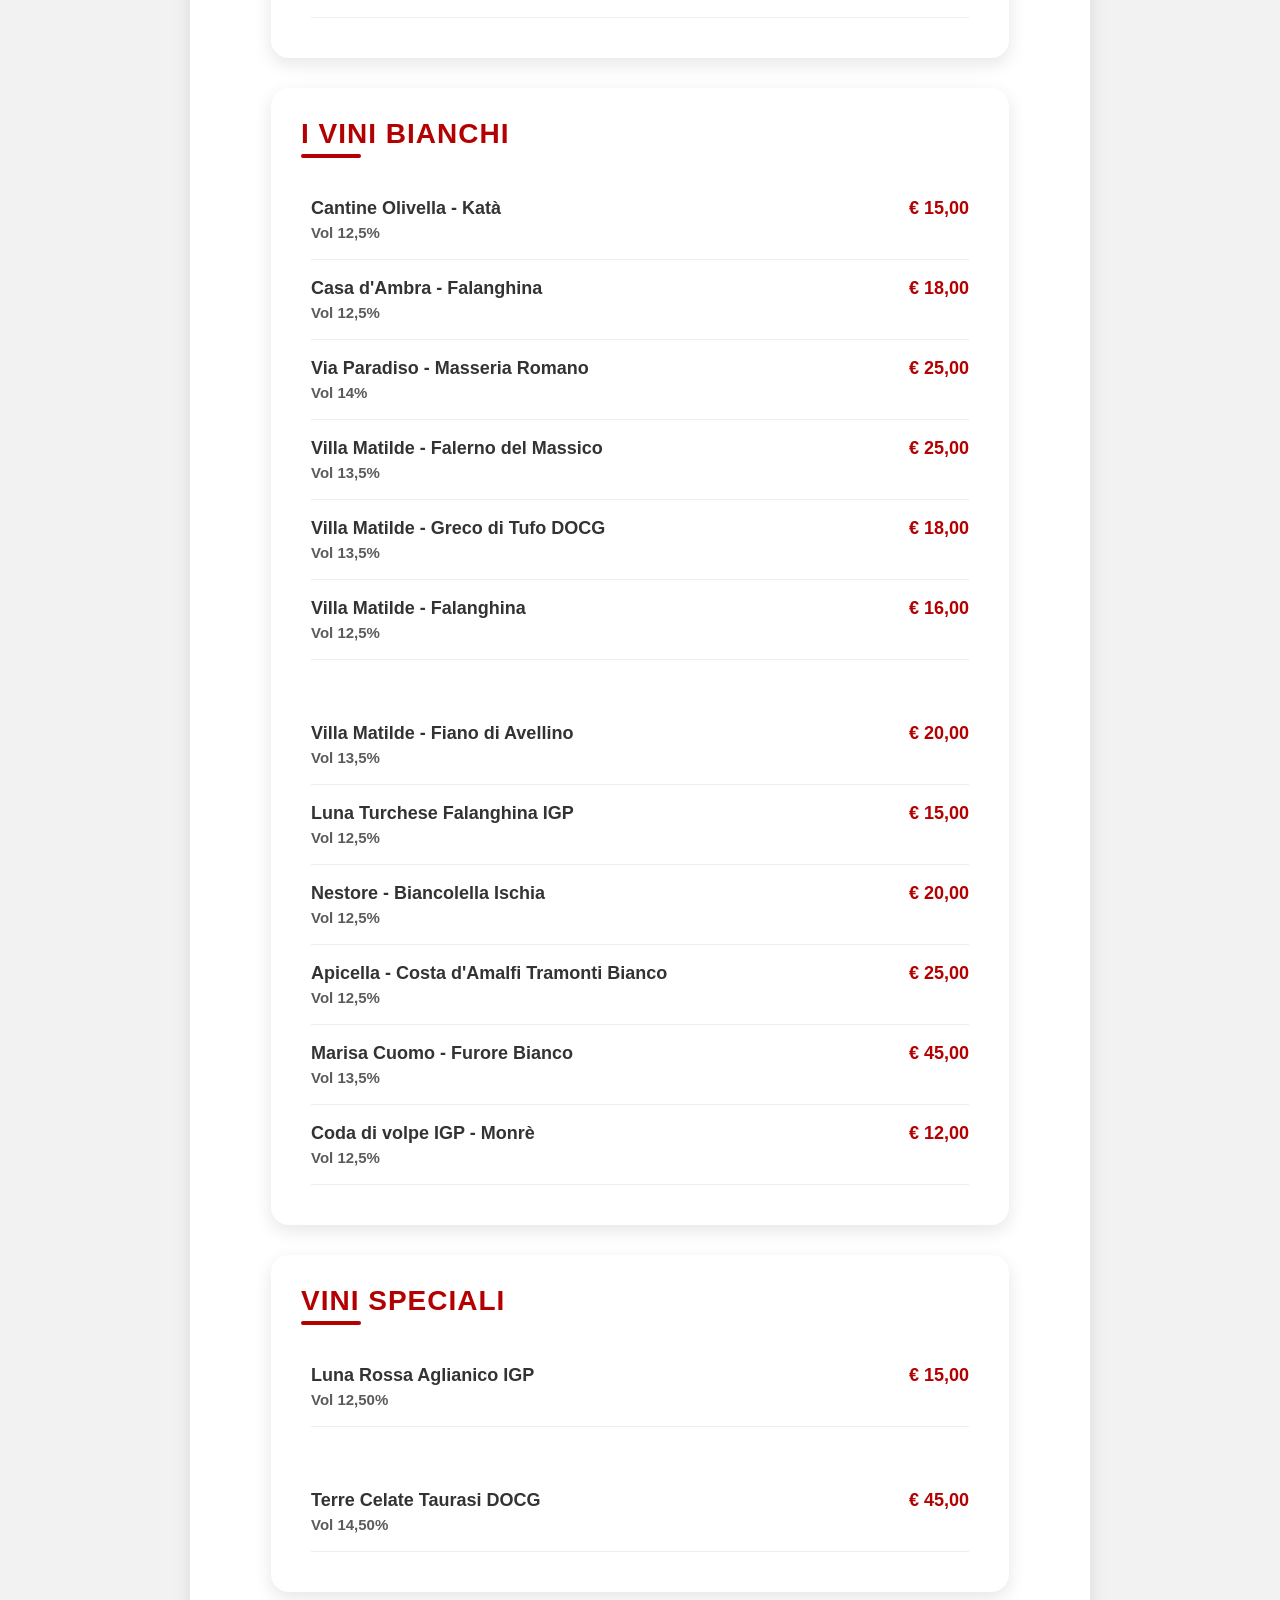
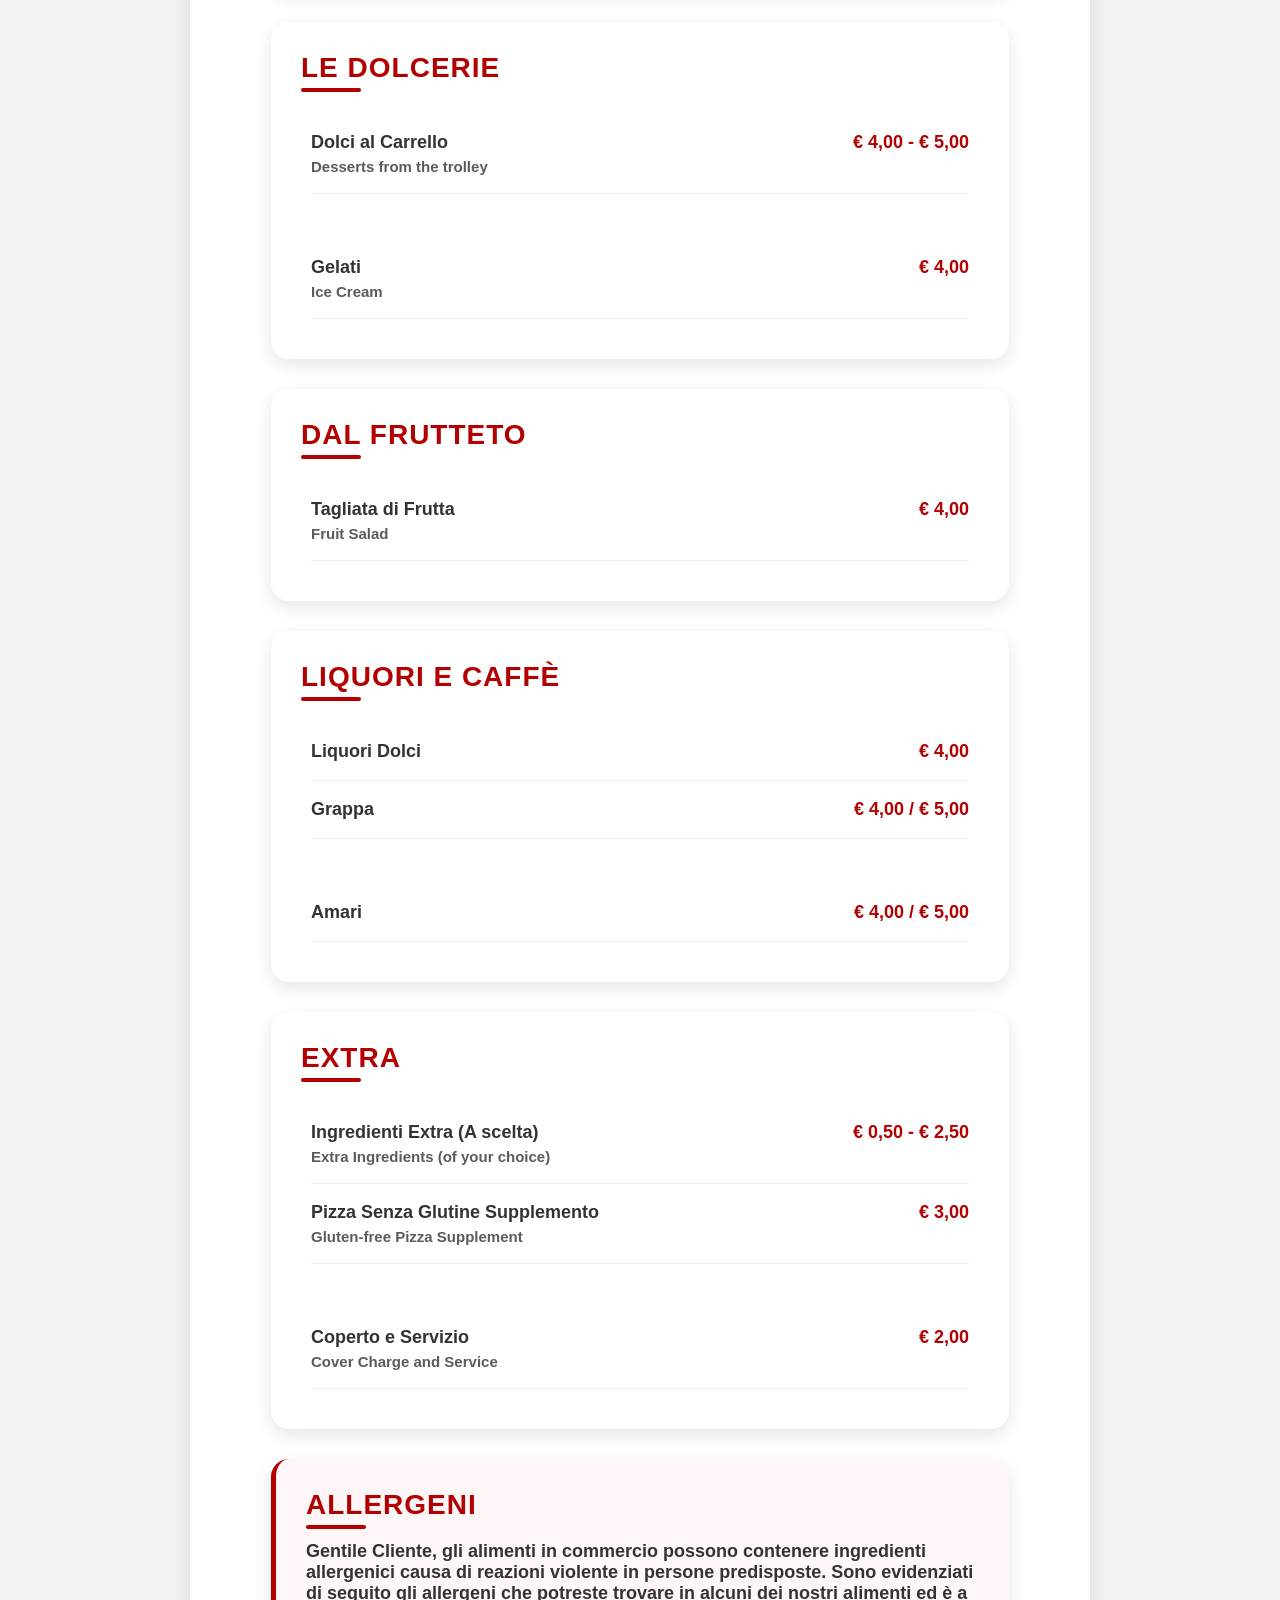
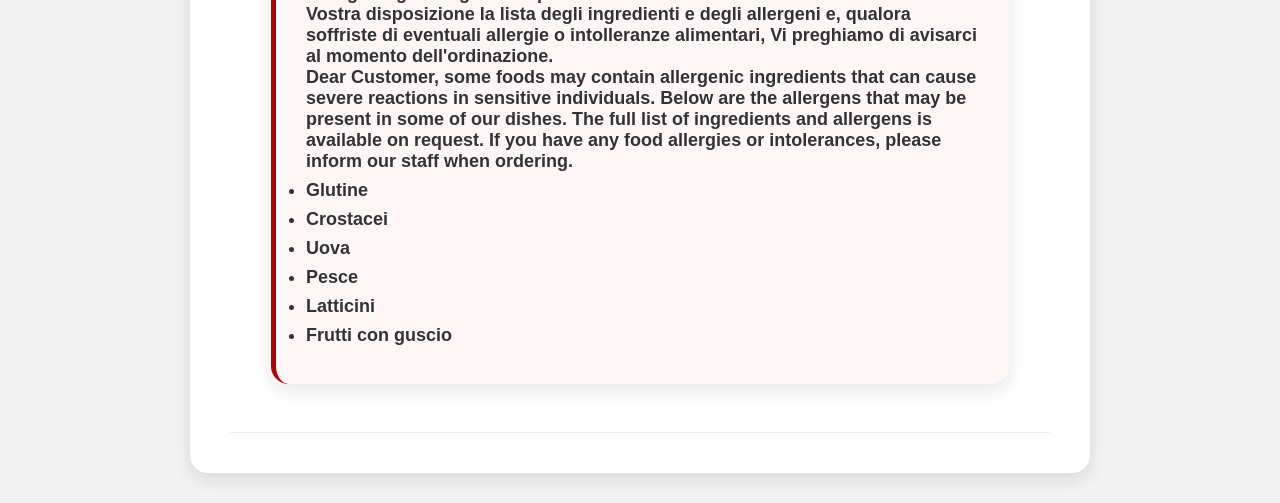
==== commit c8be7f6f: "Update logo text in index.html" ====
--- a/index.html
+++ b/index.html
@@ -14,7 +14,8 @@
   <div class="hero-overlay"></div>
 
   <div class="hero-content">
-    <div class="logo">LUNA <span>●</span> ROSSA</div>
+    <div class="logo">LUNA ROSSA</div>
+
     <p class="subtitle">Ristorante Pizzeria</p>
     <p class="tagline">"Scopri il segreto della Luna Rossa, una pizza che ti lascerà senza parole."</p>
 
